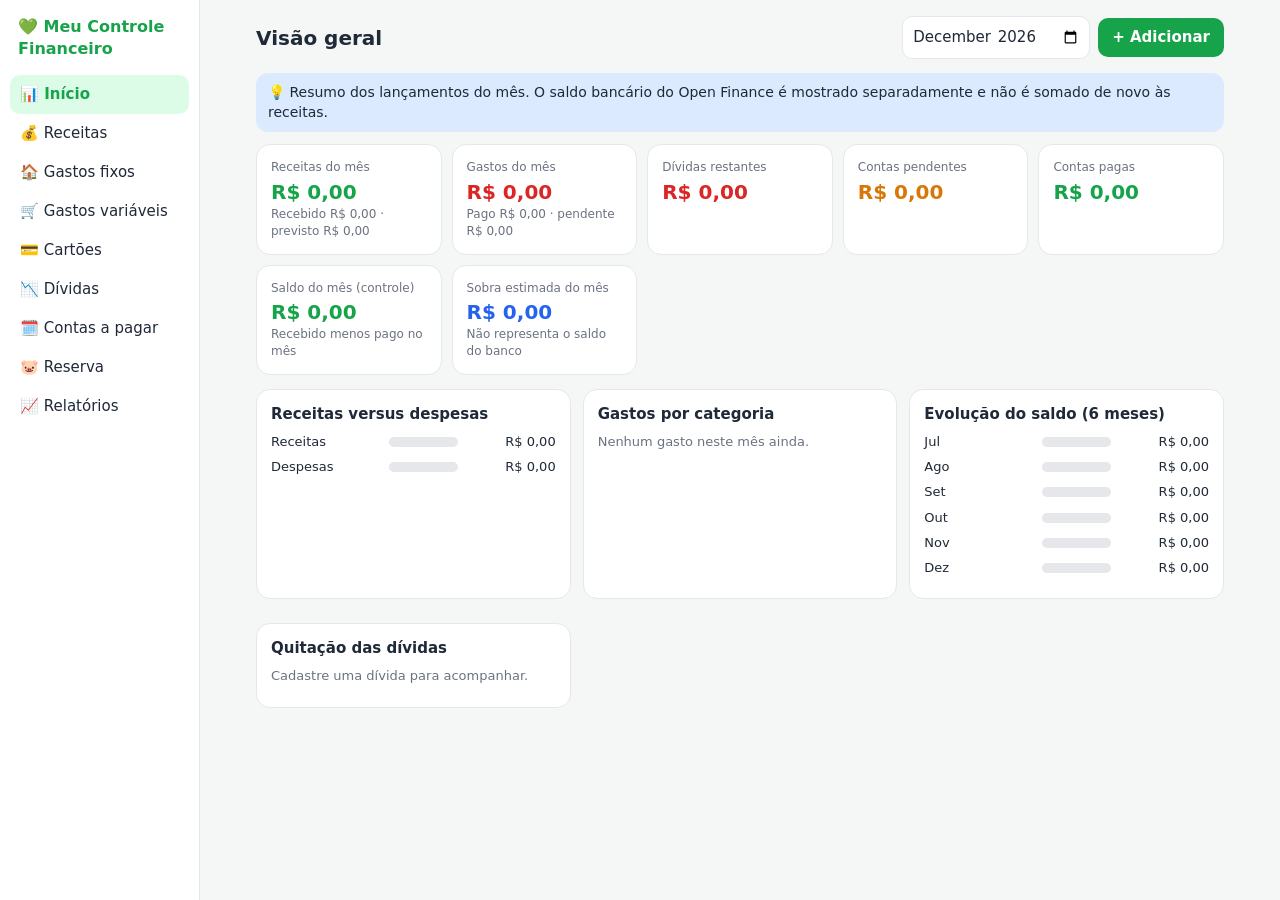
==== index.html @ 46e60656 "Add files via upload Atualização" ====
<!DOCTYPE html>
<html lang="pt-BR"><head><meta charset="utf-8">
<meta name="viewport" content="width=device-width, initial-scale=1, viewport-fit=cover">
<title>Meu Controle Financeiro</title>
<style>
:root{--bg:#f5f7f6;--card:#fff;--tx:#1f2937;--mu:#6b7280;--bd:#e5e7eb;--g:#16a34a;--r:#dc2626;--y:#d97706;--b:#2563eb;--gs:#dcfce7;--rs:#fee2e2;--ys:#fef3c7;--bs:#dbeafe;box-sizing:border-box;padding-top:env(safe-area-inset-top,0px);padding-bottom:env(safe-area-inset-bottom,0px)}
@media(prefers-color-scheme:dark){:root:not([data-theme="light"]){--bg:#111827;--card:#1f2937;--tx:#f3f4f6;--mu:#9ca3af;--bd:#374151;--gs:#14532d;--rs:#7f1d1d;--ys:#78350f;--bs:#1e3a8a;color-scheme:dark}}
:root[data-theme="dark"]{--bg:#111827;--card:#1f2937;--tx:#f3f4f6;--mu:#9ca3af;--bd:#374151;--gs:#14532d;--rs:#7f1d1d;--ys:#78350f;--bs:#1e3a8a;color-scheme:dark}
*{box-sizing:border-box}html{scroll-padding-top:env(safe-area-inset-top,0px)}
body{margin:0;background:var(--bg);color:var(--tx);font:15px/1.4 system-ui,-apple-system,Segoe UI,Roboto,sans-serif;display:flex;min-height:100vh}
aside{width:200px;background:var(--card);border-right:1px solid var(--bd);padding:16px 10px;position:sticky;top:0;height:100vh;flex:none}
aside h1{font-size:16px;color:var(--g);margin:0 8px 14px}
.nb{display:flex;gap:8px;align-items:center;width:100%;border:0;background:none;color:var(--tx);padding:9px 10px;border-radius:10px;cursor:pointer;font:inherit;text-align:left}
.nb.on{background:var(--gs);color:var(--g);font-weight:600}
main{flex:1;min-width:0;padding:16px 16px 90px;max-width:1000px;margin:0 auto}
header{display:flex;gap:8px;flex-wrap:wrap;align-items:center;margin-bottom:14px}
header h2{margin:0;flex:1;font-size:20px}
input,select{font:inherit;padding:9px;border:1px solid var(--bd);border-radius:10px;background:var(--card);color:var(--tx);width:100%}
header input,header select{width:auto}
.btn{background:var(--g);color:#fff;border:0;padding:9px 14px;border-radius:10px;cursor:pointer;font:inherit;font-weight:600}
.btn.s{background:var(--card);color:var(--tx);border:1px solid var(--bd);font-weight:400;padding:6px 10px;font-size:13px}
.btn.d{background:var(--rs);color:var(--r);border:0;padding:6px 10px;font-size:13px;font-weight:400}
.grid{display:grid;grid-template-columns:repeat(auto-fit,minmax(160px,1fr));gap:10px;margin-bottom:14px}
.card{background:var(--card);border:1px solid var(--bd);border-radius:14px;padding:14px;margin-bottom:12px}
.grid .card{margin:0}.k{font-size:12px;color:var(--mu)}.v{font-size:20px;font-weight:700;margin-top:2px}
.g{color:var(--g)}.r{color:var(--r)}.y{color:var(--y)}.b{color:var(--b)}
.tip{background:var(--bs);color:var(--tx);border-radius:12px;padding:10px 12px;margin-bottom:12px;font-size:14px}
.row{display:flex;gap:10px;align-items:center;padding:10px 0;border-bottom:1px solid var(--bd);flex-wrap:wrap}
.row:last-child{border:0}.row .i{flex:1;min-width:140px}.row small{color:var(--mu);display:block}
.tag{font-size:12px;padding:2px 8px;border-radius:99px;background:var(--gs);color:var(--g)}
.tag.p{background:var(--ys);color:var(--y)}.tag.v{background:var(--rs);color:var(--r)}
.bar{height:10px;background:var(--bd);border-radius:99px;overflow:hidden}.bar i{display:block;height:100%;border-radius:99px}
.bl{display:grid;grid-template-columns:110px 1fr 90px;gap:8px;align-items:center;margin:7px 0;font-size:13px}
.bl span:last-child{text-align:right}
.two{display:grid;grid-template-columns:repeat(auto-fit,minmax(300px,1fr));gap:12px}
h3{margin:0 0 8px;font-size:15px}.ex{color:var(--mu);font-size:13px;margin:0 0 8px}
#m{position:fixed;inset:0;background:rgba(0,0,0,.45);display:none;align-items:center;justify-content:center;padding:14px;z-index:30}
#m>div{background:var(--card);border-radius:16px;padding:18px;width:100%;max-width:420px;max-height:90vh;overflow:auto}
label{display:block;font-size:13px;margin:10px 0 3px;font-weight:600}label small{font-weight:400;color:var(--mu)}
nav.bt{display:none;position:fixed;left:0;right:0;bottom:0;background:var(--card);border-top:1px solid var(--bd);overflow-x:auto;padding:4px 4px calc(4px + env(safe-area-inset-bottom,0px));z-index:20}
nav.bt button{flex:none;border:0;background:none;color:var(--mu);font-size:11px;padding:4px 10px;display:flex;flex-direction:column;align-items:center;gap:1px;cursor:pointer}
nav.bt button.on{color:var(--g);font-weight:700}
/* Escolha do modo de cadastro apenas na aba Receitas */
.rec-options{display:flex;gap:9px;flex-wrap:wrap;margin-bottom:12px}
.rec-options .btn{flex:1;min-width:145px;min-height:42px}
.rec-options .selected{box-shadow:inset 0 0 0 2px var(--g);font-weight:700}
.rec-field{margin:8px 0 12px}
.rec-field label{margin:0 0 4px}
.rec-hint{color:var(--mu);font-size:13px;margin:8px 0}
.rec-status{font-size:13px;border-radius:10px;padding:10px;margin:10px 0;background:var(--bs)}
.bank-mini{display:flex;justify-content:space-between;gap:10px;align-items:center;border-bottom:1px solid var(--bd);padding:10px 0;font-size:14px}
.bank-mini:last-of-type{border-bottom:0}
@media(max-width:760px){aside{display:none}nav.bt{display:flex}.bl{grid-template-columns:90px 1fr 80px}}

</style></head><body>
<aside><h1>💚 Meu Controle Financeiro</h1><div id="sn"></div></aside>
<main><header><h2 id="ti"></h2><input type="month" id="ym"><button class="btn" onclick="addAny()">+ Adicionar</button></header><div id="v"></div></main>
<nav class="bt" id="bn"></nav><div id="m"><div id="mb"></div></div>
<script>
const KEY="mcf_v1";
const def=()=>({rec:[],fix:[],var:[],car:[],cmp:[],div:[],res:[]});
let S;try{S=Object.assign(def(),JSON.parse(localStorage.getItem(KEY))||{})}catch(e){S=def()}
if(!Array.isArray(S.pluggyIgnorados))S.pluggyIgnorados=[];
if(!Array.isArray(S.pluggyVinculos))S.pluggyVinculos=[];
if(!Array.isArray(S.pluggySaldos))S.pluggySaldos=[];
const save=()=>{try{localStorage.setItem(KEY,JSON.stringify(S))}catch(e){}};
const now=new Date(),loc=d=>d.getFullYear()+"-"+String(d.getMonth()+1).padStart(2,"0");
let ym=loc(now),tab="dash";const today=loc(now)+"-"+String(now.getDate()).padStart(2,"0");
const $=s=>document.querySelector(s),R=v=>(+v||0).toLocaleString("pt-BR",{style:"currency",currency:"BRL"}),D=d=>d?d.split("-").reverse().join("/"):"",uid=()=>Math.random().toString(36).slice(2,9);
const E=s=>String(s??"").replace(/[&<>"]/g,c=>({"&":"&amp;","<":"&lt;",">":"&gt;",'"':"&quot;"}[c]));
const mi=y=>+y.slice(0,4)*12+ +y.slice(5,7)-1,fm=n=>Math.floor(n/12)+"-"+String(n%12+1).padStart(2,"0");
const MN=["Jan","Fev","Mar","Abr","Mai","Jun","Jul","Ago","Set","Out","Nov","Dez"];
const sum=a=>a.reduce((s,x)=>s+(+x.valor||0),0);
const CR=["Salário","Comissão","Hora extra","Benefício","Renda extra","Outras receitas"],CV=["Mercado","Alimentação","Transporte","Combustível","Farmácia","Lazer","Compras","Delivery","Outros"],CF=["Aluguel","Condomínio","Água","Energia","Internet","Telefone","Assinatura","Mensalidade","Seguro","Outra fixa"];
const NAV=[["dash","📊","Início"],["rec","💰","Receitas"],["fix","🏠","Gastos fixos"],["var","🛒","Gastos variáveis"],["car","💳","Cartões"],["div","📉","Dívidas"],["pag","🗓️","Contas a pagar"],["res","🐷","Reserva"],["rel","📈","Relatórios"]];
const T={rec:"Salários e receitas",fix:"Gastos fixos",var:"Gastos variáveis",car:"Cartões de crédito",div:"Minhas dívidas",pag:"Contas a pagar",res:"Reserva financeira",rel:"Relatórios",dash:"Visão geral"};
const FR=[["unica","Única"],["mensal","Mensal"]];
const F={
rec:{t:"Receita",f:[["desc","Descrição","text","Ex.: Salário da empresa"],["valor","Valor (R$)","number","Informe aqui o valor que você recebe"],["data","Data de recebimento","date"],["cat","Categoria","select",CR],["freq","Recorrência","select",FR],["st","Situação","select",[["0","Previsto"],["1","Recebido"]]]]},
fix:{t:"Gasto fixo",f:[["desc","Descrição","text","Ex.: Aluguel"],["valor","Valor (R$)","number"],["data","Primeiro vencimento","date"],["freq","Frequência","select",[["mensal","Mensal"],["anual","Anual"],["unica","Única"]]],["cat","Tipo","select",CF],["st","Situação","select",[["0","Pendente"],["1","Pago"]]]]},
var:{t:"Gasto variável",f:[["desc","Descrição","text","Ex.: Compras do mês"],["valor","Valor (R$)","number"],["data","Data","date"],["cat","Categoria","select",CV]]},
car:{t:"Cartão",f:[["nome","Nome do cartão","text","Ex.: Nubank"],["banco","Banco ou instituição","text"],["limite","Limite total (R$)","number"],["fech","Dia de fechamento","number","Dia em que a fatura fecha (1 a 28)"],["venc","Dia de vencimento","number","Dia em que você paga a fatura"]]},
cmp:{t:"Compra no cartão",f:[["cid","Cartão","card"],["desc","Descrição","text","Ex.: Geladeira"],["valor","Valor total (R$)","number"],["parc","Nº de parcelas","number","1 se for à vista"],["data","Data da compra","date"]]},
div:{t:"Dívida",f:[["nome","Nome da dívida","text","Ex.: Financiamento do carro"],["inst","Instituição","text"],["orig","Valor original (R$)","number"],["parcela","Valor da parcela (R$)","number"],["total","Total de parcelas","number"],["pagas","Parcelas já pagas","number","Use 0 se ainda não pagou nenhuma"],["juros","Juros ao mês (%)","number","Opcional"],["data","Primeiro vencimento","date"]]},
res:{t:"Reserva",f:[["nome","Nome da reserva","text","Ex.: Reserva de emergência"],["obj","Objetivo","text","Ex.: 6 meses de despesas"],["meta","Valor desejado (R$)","number"],["atual","Valor atual (R$)","number"],["contrib","Contribuição mensal (R$)","number"]]}};
// ---- cálculos
function ap(it,y){if(it.skip&&it.skip[y])return false;const s=it.data.slice(0,7),f=it.freq||"unica";if(f==="mensal")return mi(y)>=mi(s);if(f==="anual")return mi(y)>=mi(s)&&(mi(y)-mi(s))%12==0;return y===s}
const dd=(it,y)=>y+"-"+String(Math.min(+it.data.slice(8,10)||1,28)).padStart(2,"0");
function fat(c){const m={};S.cmp.filter(p=>p.cid===c.id).forEach(p=>{const n=Math.max(1,+p.parc||1),d=+p.data.slice(8,10),cl=mi(p.data.slice(0,7))+(d>c.fech?1:0)+(c.venc<=c.fech?1:0);for(let k=0;k<n;k++)m[cl+k]=(m[cl+k]||0)+p.valor/n});return m}
const rest=d=>Math.max(0,(+d.total-+d.pagas)*+d.parcela);
function bills(y){const o=[];
S.fix.filter(i=>ap(i,y)).forEach(i=>o.push({k:"fix",id:i.id,desc:i.desc,valor:+i.valor,due:dd(i,y),paid:!!(i.pm&&i.pm[y]),cat:"Contas fixas"}));
S.car.forEach(c=>{const v=fat(c)[mi(y)];if(v>0)o.push({k:"fat",id:c.id,desc:"Fatura "+c.nome,valor:v,due:y+"-"+String(c.venc).padStart(2,"0"),paid:!!(c.pm&&c.pm[y]),cat:"Cartões"})});
S.div.forEach(d=>{const p=d.pm&&d.pm[y];if(p||(+d.pagas<+d.total&&mi(y)>=mi(d.data.slice(0,7))))o.push({k:"div",id:d.id,desc:d.nome+" (parcela)",valor:+d.parcela,due:dd(d,y),paid:!!p,cat:"Dívidas"})});return o}
const recs=y=>S.rec.filter(i=>ap(i,y)).map(i=>({...i,paid:!!(i.pm&&i.pm[y])}));
function tot(y){const r=recs(y),b=bills(y),v=S.var.filter(i=>i.data.slice(0,7)===y);
const rr=sum(r.filter(x=>x.paid)),rp=sum(r.filter(x=>!x.paid)),dp=sum(b.filter(x=>x.paid))+sum(v),dn=sum(b.filter(x=>!x.paid));
return{r,b,v,rr,rp,dp,dn,saldo:rr-dp,livre:rr+rp-dp-dn,bp:sum(b.filter(x=>x.paid)),bn:dn}}
function tg(k,id){const y=ym,L={fix:S.fix,fat:S.car,rec:S.rec,div:S.div}[k],it=L.find(x=>x.id===id);it.pm=it.pm||{};const on=!it.pm[y];it.pm[y]=on;if(k==="div")it.pagas=Math.max(0,+it.pagas+(on?1:-1));save();go()}
// ---- UI
const bar=(l,v,max,c,txt)=>`<div class="bl"><span>${E(l)}</span><div class="bar"><i style="width:${max?Math.min(100,Math.max(0,v/max*100)):0}%;background:var(--${c})"></i></div><span>${txt??R(v)}</span></div>`;
const tip=t=>`<div class="tip">💡 ${t}</div>`;
const row=(t,s,amt,act,tag)=>`<div class="row"><div class="i"><b>${t}</b><small>${s}</small></div>${tag||""}<b>${amt}</b>${act||""}</div>`;
const eb=(k,id)=>`<button class="btn s" onclick="edit('${k}','${id}')">Editar</button> <button class="btn d" onclick="del('${k}','${id}')">Excluir</button>`;
const tgl=(k,id,p,a,b)=>`<button class="btn s" onclick="tg('${k}','${id}')">${p?b:a}</button>`;
function nav(){const h=NAV.map(n=>`<button class="nb ${n[0]===tab?"on":""}" onclick="tab='${n[0]}';go()">${n[1]} ${n[2]}</button>`).join("");$("#sn").innerHTML=h;$("#bn").innerHTML=NAV.map(n=>`<button class="${n[0]===tab?"on":""}" onclick="tab='${n[0]}';go()"><span style="font-size:18px">${n[1]}</span>${n[2].split(" ")[0]}</button>`).join("")}
function go(){nav();$("#ti").textContent=T[tab];$("#ym").value=ym;$("#v").innerHTML=V[tab]();window.scrollTo(0,0)}
const V={
dash(){const t=tot(ym),dv=S.div.reduce((s,d)=>s+rest(d),0),cat={};t.v.forEach(x=>cat[x.cat]=(cat[x.cat]||0)+ +x.valor);t.b.forEach(x=>cat[x.cat]=(cat[x.cat]||0)+x.valor);const cs=Object.entries(cat).sort((a,b)=>b[1]-a[1]),mx=cs[0]?cs[0][1]:0,mxx=Math.max(t.rr+t.rp,t.dp+t.dn,1);
const ev=[5,4,3,2,1,0].map(n=>{const y=fm(mi(ym)-n);return[MN[+y.slice(5)-1],tot(y).saldo]}),em=Math.max(...ev.map(e=>Math.abs(e[1])),1);
const K=(a,b,c,d)=>`<div class="card"><div class="k">${a}</div><div class="v ${c}">${b}</div><div class="k">${d||""}</div></div>`;
return tip("Resumo dos lançamentos do mês. O saldo bancário do Open Finance é mostrado separadamente e não é somado de novo às receitas.")+pluggySaldosCard()+`<div class="grid">${K("Receitas do mês",R(t.rr+t.rp),"g","Recebido "+R(t.rr)+" · previsto "+R(t.rp))}${K("Gastos do mês",R(t.dp+t.dn),"r","Pago "+R(t.dp)+" · pendente "+R(t.dn))}${K("Dívidas restantes",R(dv),"r")}${K("Contas pendentes",R(t.bn),"y")}${K("Contas pagas",R(t.bp),"g")}${K("Saldo do mês (controle)",R(t.saldo),t.saldo<0?"r":"g","Recebido menos pago no mês")}${K("Sobra estimada do mês",R(t.livre),t.livre<0?"r":"b","Não representa o saldo do banco")}</div>
<div class="two"><div class="card"><h3>Receitas versus despesas</h3>${bar("Receitas",t.rr+t.rp,mxx,"g")}${bar("Despesas",t.dp+t.dn,mxx,"r")}</div>
<div class="card"><h3>Gastos por categoria</h3>${cs.length?cs.map(c=>bar(c[0],c[1],mx,"b")).join(""):'<p class="ex">Nenhum gasto neste mês ainda.</p>'}</div>
<div class="card"><h3>Evolução do saldo (6 meses)</h3>${ev.map(e=>bar(e[0],Math.abs(e[1]),em,e[1]<0?"r":"g",R(e[1]))).join("")}</div>
<div class="card"><h3>Quitação das dívidas</h3>${S.div.length?S.div.map(d=>bar(d.nome,+d.pagas,+d.total,"g",Math.round(d.pagas/d.total*100||0)+"%")).join(""):'<p class="ex">Cadastre uma dívida para acompanhar.</p>'}</div></div>`},
rec(){const r=recs(ym),modo=window.recModo||"manual";
const escolha=`<div class="card"><h3>Como deseja registrar receitas?</h3><div class="rec-options"><button class="btn ${modo==="manual"?"selected":"s"}" onclick="recModo='manual';go()">✍️ Preenchimento manual</button><button class="btn ${modo==="pluggy"?"selected":"s"}" onclick="recModo='pluggy';go()">🔗 Open Finance · Meu Pluggy</button></div>${modo==="manual"?`<p class="ex">Cadastre salário e outras entradas normalmente.</p><button class="btn" onclick="add('rec')">+ Adicionar receita</button>`:pluggyPanel()}</div>`;
return escolha+`<div class="card"><h3>Receitas de ${ym.slice(5)}/${ym.slice(0,4)}</h3>${r.length?r.map(i=>row(E(i.desc),E(i.cat)+" · "+D(dd(i,ym))+" · "+(i.freq==="mensal"?"mensal":"única")+(i.pluggyRef?" · 🔗 Importado":""),R(i.valor),tgl("rec",i.id,i.paid,"Marcar recebido","Desfazer")+" "+eb("rec",i.id),`<span class="tag ${i.paid?"":"p"}">${i.paid?"Recebido":"Previsto"}</span>`)).join(""):'<p class="ex">Nenhuma receita neste mês.</p>'}</div><div class="grid"><div class="card"><div class="k">Recebido</div><div class="v g">${R(sum(r.filter(x=>x.paid)))}</div></div><div class="card"><div class="k">Previsto</div><div class="v y">${R(sum(r.filter(x=>!x.paid)))}</div></div></div>`},
fix(){const b=S.fix.filter(i=>ap(i,ym));return tip("Cadastre suas contas para saber quanto do seu salário já está comprometido.")+`<div class="card">${b.length?b.map(i=>{const p=!!(i.pm&&i.pm[ym]);return row(E(i.desc),E(i.cat)+" · vence "+D(dd(i,ym))+" · "+i.freq,R(i.valor),tgl("fix",i.id,p,"Marcar paga","Desfazer")+" "+eb("fix",i.id),`<span class="tag ${p?"":"p"}">${p?"Paga":"Pendente"}</span>`)}).join(""):'<p class="ex">Nenhum gasto fixo neste mês.</p>'}</div><div class="card"><div class="k">Total de gastos fixos do mês</div><div class="v r">${R(sum(b))}</div></div>`},
var(){const c=window.fc||"";const l=S.var.filter(i=>i.data.slice(0,7)===ym&&(!c||i.cat===c)).sort((a,b)=>b.data.localeCompare(a.data));return tip("Registre aqui os gastos do dia a dia, como mercado e transporte.")+`<div class="card"><select onchange="fc=this.value;go()"><option value="">Todas as categorias</option>${CV.map(x=>`<option ${x===c?"selected":""}>${x}</option>`).join("")}</select>${l.length?l.map(i=>row(E(i.desc),E(i.cat)+" · "+D(i.data)+(i.pluggyRef?" · 🔗 Importado":""),R(i.valor),eb("var",i.id))).join(""):'<p class="ex">Nenhum gasto encontrado.</p>'}</div><div class="card"><div class="k">Total filtrado</div><div class="v r">${R(sum(l))}</div></div>`},
car(){return tip("Cadastre o cartão e depois suas compras. A fatura é calculada sozinha e pagar a fatura não conta como gasto duplicado.")+(S.car.length?S.car.map(c=>{const f=fat(c),cur=f[mi(ym)]||0,pg=!!(c.pm&&c.pm[ym]),usado=Object.keys(f).filter(m=>!(c.pm&&c.pm[fm(+m)])).reduce((s,m)=>s+f[m],0);return`<div class="card"><b>💳 ${E(c.nome)}</b> <small class="k">${E(c.banco)}</small><div class="grid" style="margin-top:8px"><div><div class="k">Limite</div><b>${R(c.limite)}</b></div><div><div class="k">Disponível</div><b class="${c.limite-usado<0?"r":"g"}">${R(c.limite-usado)}</b></div><div><div class="k">Fatura de ${ym.slice(5)}/${ym.slice(0,4)}</div><b class="r">${R(cur)}</b></div><div><div class="k">Fecha dia ${c.fech} · vence dia ${c.venc}</div></div></div>${cur>0?tgl("fat",c.id,pg,"Registrar pagamento da fatura","Desfazer pagamento")+" ":""}${eb("car",c.id)}${S.cmp.filter(p=>p.cid===c.id).map(p=>{const n=+p.parc||1,r=Object.keys(fat({...c,id:"x"})).length;const cl=mi(p.data.slice(0,7))+(+p.data.slice(8,10)>c.fech?1:0)+(c.venc<=c.fech?1:0),fut=Math.max(0,Math.min(n,cl+n-mi(ym)));return row(E(p.desc),D(p.data)+" · "+n+"x de "+R(p.valor/n)+" · "+fut+" parcela(s) a vencer",R(p.valor),eb("cmp",p.id))}).join("")}</div>`}).join(""):'<div class="card"><p class="ex">Nenhum cartão cadastrado.</p></div>')+(S.car.length?`<button class="btn" onclick="add('cmp')">+ Nova compra no cartão</button>`:"")},
div(){const dv=S.div,or=sum(dv.map(d=>({valor:d.orig}))),rs=dv.reduce((s,d)=>s+rest(d),0),mn=dv.reduce((s,d)=>s+(+d.pagas<+d.total?+d.parcela:0),0);return tip("Cadastre cada dívida. Ao pagar uma parcela, o valor restante e o progresso se atualizam sozinhos.")+`<div class="grid"><div class="card"><div class="k">Total de dívidas</div><div class="v">${R(or)}</div></div><div class="card"><div class="k">Já pago</div><div class="v g">${R(Math.max(0,or-rs))}</div></div><div class="card"><div class="k">Restante</div><div class="v r">${R(rs)}</div></div><div class="card"><div class="k">Parcelas por mês</div><div class="v y">${R(mn)}</div></div></div>`+dv.map(d=>{const p=Math.round(d.pagas/d.total*100)||0;return`<div class="card"><b>${E(d.nome)}</b> <small class="k">${E(d.inst)}${d.juros?" · juros "+d.juros+"% ao mês":""}</small><div class="k">Parcela ${R(d.parcela)} · ${d.pagas}/${d.total} pagas · restam ${R(rest(d))} · vence dia ${+d.data.slice(8,10)}</div>${bar("Progresso",p,100,"g",p+"%")}${eb("div",d.id)}</div>`}).join("")||'<div class="card"><p class="ex">Nenhuma dívida cadastrada. Que bom!</p></div>'},
pag(){const b=bills(ym).sort((a,c)=>a.due.localeCompare(c.due)),G=[["Vencidas","v",x=>!x.paid&&x.due<today],["Vencem hoje","p",x=>!x.paid&&x.due===today],["Próximos vencimentos","",x=>!x.paid&&x.due>today],["Pagas","",x=>x.paid]];return tip("Marque uma conta como paga para atualizar seu saldo.")+G.map(g=>{const l=b.filter(g[2]);return`<div class="card"><h3>${g[0]} (${l.length}) · ${R(sum(l))}</h3>${l.length?l.map(x=>row(E(x.desc),"Vence em "+D(x.due),R(x.valor),tgl(x.k,x.id,x.paid,"Marcar como paga","Desfazer"),`<span class="tag ${x.paid?"":g[1]||"p"}">${x.paid?"Paga":g[0]==="Vencidas"?"Vencida":"A pagar"}</span>`)).join(""):'<p class="ex">Nada aqui.</p>'}</div>`}).join("")},
res(){const t=sum(S.res.map(r=>({valor:r.atual})));return tip("Guarde dinheiro para seus objetivos e acompanhe o quanto já conseguiu.")+`<div class="card"><div class="k">Total guardado</div><div class="v g">${R(t)}</div></div>`+S.res.map(r=>{const p=Math.min(100,Math.round(r.atual/r.meta*100)||0),f=+r.contrib>0?Math.ceil(Math.max(0,r.meta-r.atual)/r.contrib):0;return`<div class="card"><b>${E(r.nome)}</b> <small class="k">${E(r.obj)}</small>${bar(R(r.atual),p,100,"g",p+"%")}<div class="k">Meta ${R(r.meta)} · contribuição ${R(r.contrib)}/mês${f?" · faltam ~"+f+" meses":""}</div><button class="btn s" onclick="dep('${r.id}')">+ Guardar contribuição</button> ${eb("res",r.id)}</div>`}).join("")},
rel(){const y=ym.slice(0,4),ms=[...Array(12)].map((_,i)=>{const k=y+"-"+String(i+1).padStart(2,"0"),t=tot(k);return{k,n:MN[i],r:t.rr,d:t.dp,s:t.saldo}}),mx=Math.max(...ms.map(m=>Math.max(m.r,m.d)),1),t=tot(ym),cat={};t.v.forEach(x=>cat[x.cat]=(cat[x.cat]||0)+ +x.valor);t.b.forEach(x=>cat[x.cat]=(cat[x.cat]||0)+x.valor);const cs=Object.entries(cat).sort((a,b)=>b[1]-a[1]),tr=sum(ms.map(m=>({valor:m.r}))),td=sum(ms.map(m=>({valor:m.d})));
return tip("Aqui você compara seus meses. Barras verdes são o que entrou e vermelhas o que saiu.")+`<div class="grid"><div class="card"><div class="k">Receitas de ${y}</div><div class="v g">${R(tr)}</div></div><div class="card"><div class="k">Despesas de ${y}</div><div class="v r">${R(td)}</div></div><div class="card"><div class="k">Saldo final</div><div class="v ${tr-td<0?"r":"g"}">${R(tr-td)}</div></div></div><div class="two"><div class="card"><h3>Mês a mês em ${y}</h3><p class="ex">Considera só o que foi recebido e pago.</p>${ms.map(m=>bar(m.n+" +",m.r,mx,"g")+bar(m.n+" −",m.d,mx,"r")).join("")}</div><div><div class="card"><h3>Gastos por categoria (${ym.slice(5)}/${y})</h3>${cs.length?cs.map(c=>bar(c[0],c[1],cs[0][1],"b")).join(""):'<p class="ex">Sem gastos no mês.</p>'}</div><div class="card"><h3>Dívidas e reserva</h3>${S.div.map(d=>bar(d.nome,+d.pagas,+d.total,"g",Math.round(d.pagas/d.total*100||0)+"%")).join("")}${S.res.map(r=>bar(r.nome,+r.atual,+r.meta,"b",Math.round(r.atual/r.meta*100||0)+"%")).join("")||""}${!S.div.length&&!S.res.length?'<p class="ex">Nada cadastrado.</p>':""}</div><button class="btn" onclick="exp()">⬇ Exportar tudo (CSV)</button></div></div>`}};
// Open Finance: somente contas BANK, sem somar saldos externos duas vezes.
// Nenhuma credencial secreta é guardada no navegador.
window.recModo='manual';
window.pluggyEndpoint='https://meu-controle-financeiro-api.leandrocmrg001.workers.dev';
window.pluggyMsg='';
window.pluggyPendentes=[];
window.pluggyBusy=false;
const pluggyNorm=s=>String(s||'').normalize('NFD').replace(/[\u0300-\u036f]/g,'').toLowerCase().replace(/[^a-z0-9]+/g,' ').trim();
const pluggyVal=t=>t && typeof t.ref==='string' && /^[\w:-]{1,200}$/.test(t.ref) && /^20\d{2}-\d{2}-\d{2}$/.test(t.data)
  && ['entrada','saida'].includes(t.tipo) && Number.isFinite(t.valor) && t.valor>0 && typeof t.desc==='string' && t.desc.length>0;
function pluggySaldosCard(){
 if(!S.pluggySaldos?.length)return '';
 const validas=S.pluggySaldos.filter(c=>c.moeda==='BRL'&&Number.isFinite(c.saldo));
 const valor=validas.reduce((a,c)=>a+c.saldo,0), atualizado=S.pluggyConsulta||'';
 return `<div class="card"><h3>🏦 Saldo informado pelo banco (Open Finance)</h3><div class="v ${valor<0?'r':'g'}">${R(valor)}</div><small class="ex">Última consulta ao Pluggy: ${E(atualizado?new Date(atualizado).toLocaleString('pt-BR'):'não informada')}. Atualização do banco não é instantânea. Este valor é uma fotografia atual, não o saldo histórico do mês selecionado.</small>${validas.map(c=>`<div class="bank-mini"><span>${E(c.nome)}</span><b class="${c.saldo<0?'r':'g'}">${R(c.saldo)}</b></div>`).join('')}<p class="ex">Não somamos este saldo ao resultado dos lançamentos, evitando contar o mesmo dinheiro duas vezes.</p></div>`;
}
function pluggyPanel(){
 return `<div class="rec-hint">Sincroniza os lançamentos confirmados de suas contas bancárias (não as compras em cartão de crédito). O saldo real do banco é mostrado separadamente, sem substituir os lançamentos do controle.</div>
 <div class="rec-field"><label for="pluggyUrl">Endereço do serviço seguro (Cloudflare)</label><input id="pluggyUrl" type="url" value="${E(window.pluggyEndpoint)}" autocomplete="url"></div>
 <div class="rec-field"><label for="pluggyCode">Código pessoal de acesso</label><input id="pluggyCode" type="password" placeholder="Senha configurada no Cloudflare" autocomplete="off"></div>
 <button class="btn" id="pluggySync" onclick="sincronizarMeuPluggy()" ${window.pluggyBusy?'disabled':''}>🔄 ${window.pluggyBusy?'Sincronizando...':'Sincronizar entradas, saídas e saldo'}</button>
 <button class="btn s" onclick="pluggyBackup()">⬇ Backup dos lançamentos (JSON)</button>
 ${window.pluggyMsg?`<div class="rec-status" role="status">${E(window.pluggyMsg)}</div>`:''}
 ${pluggySaldosCard()}
 ${window.pluggyPendentes.length?`<div class="card"><h3>⚠️ Movimentações para conferir</h3><p class="ex">Transferências próprias, pagamentos de fatura e outros movimentos ambíguos ficam aqui. Não entram nos resultados sem decisão.</p>${window.pluggyPendentes.map(t=>`<div class="row"><div class="i"><b>${E(t.desc)}</b><small>${D(t.data)} · ${E(t.banco)} · ${E(t.motivo||'Conferir classificação')}</small></div><b class="${t.tipo==='saida'?'r':'g'}">${t.tipo==='saida'?'-':'+'}${R(t.valor)}</b><button class="btn s" onclick="pluggyConfirmar('${t.ref}')">Registrar</button><button class="btn s" onclick="pluggyIgnorar('${t.ref}')">Já registrado / ignorar</button></div>`).join('')}</div>`:''}
 <p class="rec-hint">As despesas importadas ficam em Gastos variáveis e podem ser editadas. Itens já conciliados não são recriados. Nenhuma senha bancária é solicitada aqui e o código de acesso não é armazenado.</p>`;
}
function pluggyBackup(){
 const txt=JSON.stringify({geradoEm:new Date().toISOString(),chave:KEY,dados:S},null,2);
 const url=URL.createObjectURL(new Blob([txt],{type:'application/json'}));
 const a=document.createElement('a');a.href=url;a.download='backup-meu-controle-financeiro.json';document.body.append(a);a.click();a.remove();setTimeout(()=>URL.revokeObjectURL(url),10000);
}
function pluggyExistente(ref){
 return S.pluggyIgnorados.includes(ref) || S.pluggyVinculos.includes(ref)
 || S.rec.some(i=>i.pluggyRef===ref) || S.var.some(i=>i.pluggyRef===ref);
}
function pluggyComparar(t,desc,data,valor){
 if(Math.abs(Number(valor)-t.valor)>0.009 || !/^\d{4}-\d{2}-\d{2}$/.test(data||''))return false;
 const dt=new Date(t.data+'T12:00:00'), dr=new Date(data+'T12:00:00');
 if(Math.abs(dt-dr)>3*86400000)return false;
 const a=pluggyNorm(t.desc).replace(/^(?:pix|pagamento|compra)\s+/,'');
 const b=pluggyNorm(desc).replace(/^(?:pix|pagamento|compra)\s+/,'');
 return !!(a.length>=4&&b.length>=4&&(a.includes(b)||b.includes(a)));
}
function pluggyAcumular(t){
 if(t.tipo==='entrada')S.rec.push({id:uid(),desc:t.desc.slice(0,120),valor:t.valor,data:t.data,cat:CR.includes(t.cat)?t.cat:'Outras receitas',freq:'unica',pm:{[t.data.slice(0,7)]:true},pluggyRef:t.ref});
 else S.var.push({id:uid(),desc:t.desc.slice(0,120),valor:t.valor,data:t.data,cat:CV.includes(t.cat)?t.cat:'Outros',pm:{},pluggyRef:t.ref});
}
// Reconciliação conservadora. Só vincula automaticamente quando há UMA correspondência clara.
// Faturas e despesas já cadastradas não são lançadas uma segunda vez.
function pluggyConciliar(t){
 const mes=t.data.slice(0,7);
 if(t.tipo==='entrada'){
   const matches=S.rec.filter(i=>{if(i.pluggyRef)return false;
     if(i.freq==='mensal')return i.data?.slice(0,7)<=mes && i.cat==='Salário' && t.cat==='Salário' && Math.abs(i.valor-t.valor)<.01;
     return pluggyComparar(t,i.desc,i.data,i.valor);
   });
   if(matches.length===1){const i=matches[0];if(i.freq!=='mensal')i.pluggyRef=t.ref;
     i.pm=i.pm||{};i.pm[mes]=true;S.pluggyVinculos.push(t.ref);return 'vinculado';}
   if(matches.length>1)return 'revisar';
   return '';
 }
 const variable=S.var.filter(i=>!i.pluggyRef&&pluggyComparar(t,i.desc,i.data,i.valor));
 if(variable.length===1){variable[0].pluggyRef=t.ref;S.pluggyVinculos.push(t.ref);return 'vinculado';}
 if(variable.length>1)return 'revisar';
 // Buscar só contas fixas semelhantes que já pertencem ao mês.
 const fixed=S.fix.filter(i=>ap(i,mes)&&pluggyComparar(t,i.desc,dd(i,mes),i.valor));
 if(fixed.length===1){fixed[0].pm=fixed[0].pm||{};fixed[0].pm[mes]=true;S.pluggyVinculos.push(t.ref);return 'vinculado';}
 if(fixed.length>1)return 'revisar';
 // Pagamento de fatura: a despesa é a fatura, não uma nova compra.
 if(/(?:fatura|cartao\s+de\s+credito|pagamento\s+cartao)/.test(pluggyNorm(t.desc))){
   const cards=[];
   for(const c of S.car){
     for(const y of [mes,fm(mi(mes)-1)]){
       const v=fat(c)[mi(y)]||0;
       if(v>0&&Math.abs(v-t.valor)<.01&&Math.abs(new Date(dd({data:y+'-'+String(c.venc).padStart(2,'0')},y)+'T12:00:00')-new Date(t.data+'T12:00:00'))<=7*86400000) cards.push({c,y});
     }
   }
   if(cards.length===1){cards[0].c.pm=cards[0].c.pm||{};cards[0].c.pm[cards[0].y]=true;S.pluggyVinculos.push(t.ref);return 'vinculado';}
   return 'revisar';
 }
 return '';
}
function pluggyConfirmar(ref){
 const t=window.pluggyPendentes.find(x=>x.ref===ref);if(!t||pluggyExistente(t.ref))return;
 pluggyAcumular(t);window.pluggyPendentes=window.pluggyPendentes.filter(x=>x.ref!==ref);
 window.pluggyMsg='Movimentação registrada. É possível editá-la normalmente.';save();go();
}
function pluggyIgnorar(ref){
 if(!window.pluggyPendentes.some(x=>x.ref===ref))return;
 if(!S.pluggyIgnorados.includes(ref))S.pluggyIgnorados.push(ref);
 window.pluggyPendentes=window.pluggyPendentes.filter(x=>x.ref!==ref);
 window.pluggyMsg='Movimentação não importada. Não aparecerá novamente nas próximas sincronizações.';save();go();
}
async function sincronizarMeuPluggy(){
 if(window.pluggyBusy)return;
 const url=String($('#pluggyUrl')?.value||'').trim().replace(/\/+$/,'');
 const code=$('#pluggyCode')?.value||'';
 if(!/^https:\/\/[^\s/]+$/i.test(url)||!code){window.pluggyMsg='Informe o endereço HTTPS e o código pessoal de acesso.';window.pluggyEndpoint=url;go();return}
 window.pluggyEndpoint=url;
 window.pluggyBusy=true;const btn=$('#pluggySync');if(btn){btn.disabled=true;btn.textContent='Buscando movimentações...';}
 try{
   const resp=await fetch(url+'/movimentacoes',{method:'POST',headers:{'Content-Type':'application/json','X-Access-Code':code},body:JSON.stringify({mes:ym}),cache:'no-store'});
   const out=await resp.json();if(!resp.ok)throw new Error(out.error||'Falha de comunicação com a Pluggy.');
   if(!Array.isArray(out.movimentacoes)||!Array.isArray(out.contas)||!out.contas.length)throw new Error('Resposta incompleta ou sem contas. Nenhum registro foi alterado.');
   if(out.movimentacoes.some(t=>!pluggyVal(t))||out.contas.some(c=>typeof c.id!=='string'||(c.saldo!=null&&!Number.isFinite(c.saldo))))throw new Error('Movimentações inconsistentes. Nenhum registro foi alterado.');
   const refs=new Set();if(out.movimentacoes.some(t=>{if(refs.has(t.ref))return true;refs.add(t.ref);return false}))throw new Error('Referências bancárias duplicadas.');
   let novas=0,vinculadas=0,conferir=0,existentes=0;
   window.pluggyPendentes=[];
   // O snapshot de contas serve para EXIBIR saldo, não para somar com receitas.
   S.pluggySaldos=out.contas;S.pluggyConsulta=out.consultadoEm||new Date().toISOString();
   for(const t of out.movimentacoes){
     if(pluggyExistente(t.ref)){existentes++;continue;}
     const conc=pluggyConciliar(t);
     if(conc==='vinculado'){vinculadas++;continue;}
     if(t.revisar||conc==='revisar'){window.pluggyPendentes.push(t);conferir++;continue;}
     pluggyAcumular(t);novas++;
   }
   save();window.pluggyMsg=`${novas} lançamento(s) novo(s), ${vinculadas} vinculado(s) a registros existentes, ${existentes} já conhecido(s), ${conferir} para conferir. Saldo bancário atualizado conforme os dados disponíveis na Pluggy.`;
 }catch(err){window.pluggyMsg='Não foi possível sincronizar: '+String(err.message||err);}
 finally{window.pluggyBusy=false;go();}
}
// ---- formulários
function open_(h){$("#mb").innerHTML=h;$("#m").style.display="flex"}
const close_=()=>{$("#m").style.display="none"};
function add(k,it){const c=F[k],o=it||{};if(k==="cmp"&&!S.car.length)return open_("<p>Cadastre um cartão primeiro.</p><button class='btn' onclick='close_()'>OK</button>");
open_(`<h3>${it?"Editar":"Novo"}: ${c.t}</h3>`+c.f.map((f,i)=>{if(f[0]==="st"&&it)return"";let v=o[f[0]]??(f[2]==="date"?today:""),inp;
if(f[2]==="select")inp=`<select id="f${i}">${f[3].map(x=>{const a=Array.isArray(x)?x:[x,x];return`<option value="${E(a[0])}" ${String(v)===a[0]?"selected":""}>${E(a[1])}</option>`}).join("")}</select>`;
else if(f[2]==="card")inp=`<select id="f${i}">${S.car.map(x=>`<option value="${x.id}" ${v===x.id?"selected":""}>${E(x.nome)}</option>`).join("")}</select>`;
else inp=`<input id="f${i}" type="${f[2]}" ${f[2]==="number"?'step="0.01" inputmode="decimal"':""} value="${E(v)}" placeholder="${E(f[3]||"")}">`;
return`<label>${f[1]}</label>${inp}`}).join("")+`<div style="display:flex;gap:8px;margin-top:16px"><button class="btn" onclick="sv('${k}','${it?it.id:""}')">Salvar</button><button class="btn s" onclick="close_()">Cancelar</button></div>`)}
function sv(k,id){const c=F[k],o={};let ok=true;c.f.forEach((f,i)=>{const e=$("#f"+i);if(!e)return;let v=e.value.trim();if(f[2]==="number")v=v===""?0:parseFloat(v.replace(",","."));o[f[0]]=v});
const need=c.f[0][0];if(!o[need]&&o[need]!==0||o[need]==="")return er("Preencha o primeiro campo.");if(o.data===""||"data"in o&&!o.data)return er("Informe a data.");
if(["fech","venc"].some(x=>x in o)){o.fech=Math.min(28,Math.max(1,o.fech||1));o.venc=Math.min(28,Math.max(1,o.venc||1))}
const L=S[k];let it=id&&L.find(x=>x.id===id);if(it)Object.assign(it,o);else{it={id:uid(),...o,pm:{}};if(o.st==="1")it.pm[o.data.slice(0,7)]=true;if(k==="div"&&+it.pagas>0){}delete it.st;if(!it.pm)it.pm={};L.push(it)}delete it.st;save();close_();go()}
const edit=(k,id)=>add(k,S[k].find(x=>x.id===id));
function er(t){let e=$("#er");if(!e){e=document.createElement("p");e.id="er";e.style.color="var(--r)";$("#mb").appendChild(e)}e.textContent=t}
function del(k,id){const it=S[k].find(x=>x.id===id),rc=it&&(it.freq==="mensal"||it.freq==="anual"),B="display:block;width:100%;margin:6px 0;padding:10px";open_(`<h3>Excluir este lançamento?</h3><p class="ex">${E(it.desc||it.nome)}</p>`+(rc?`<button class="btn d" style="${B}" onclick="dl('${k}','${id}',1)">Excluir só deste mês</button>`:"")+`<button class="btn d" style="${B}" onclick="dl('${k}','${id}',0)">${rc?"Excluir em todos os meses":"Sim, excluir"}</button><button class="btn s" style="${B}" onclick="close_()">Cancelar</button>`)}
function dl(k,id,one){if(one){const it=S[k].find(x=>x.id===id);it.skip=it.skip||{};it.skip[ym]=true}else{if(k==="rec"||k==="var"){
 const removida=S[k].find(x=>x.id===id);
 if(removida?.pluggyRef&&!S.pluggyIgnorados.includes(removida.pluggyRef))S.pluggyIgnorados.push(removida.pluggyRef);
}S[k]=S[k].filter(x=>x.id!==id);if(k==="car")S.cmp=S.cmp.filter(x=>x.cid!==id)}save();close_();go()}
function dep(id){const r=S.res.find(x=>x.id===id);r.atual=+r.atual+(+r.contrib||0);save();go()}
function addAny(){if(F[tab]&&tab!=="car")return add(tab);if(tab==="car")return add("car");open_("<h3>O que deseja adicionar?</h3>"+["rec","fix","var","car","cmp","div","res"].map(k=>`<button class="btn s" style="display:block;width:100%;margin:6px 0;padding:10px" onclick="close_();add('${k}')">${F[k].t}</button>`).join(""))}
async function exp(){const rows=[["Tipo","Descrição","Valor","Data","Categoria/Detalhe"]];S.rec.forEach(i=>rows.push(["Receita",i.desc,i.valor,D(i.data),i.cat]));S.fix.forEach(i=>rows.push(["Gasto fixo",i.desc,i.valor,D(i.data),i.cat]));S.var.forEach(i=>rows.push(["Gasto variável",i.desc,i.valor,D(i.data),i.cat]));S.cmp.forEach(i=>rows.push(["Compra no cartão",i.desc,i.valor,D(i.data),i.parc+"x"]));S.div.forEach(i=>rows.push(["Dívida",i.nome,i.parcela,D(i.data),i.pagas+"/"+i.total+" pagas"]));S.res.forEach(i=>rows.push(["Reserva",i.nome,i.atual,"","meta "+i.meta]));
const csv="\ufeff"+rows.map(r=>r.map(c=>'"'+String(c??"").replace(/"/g,'""')+'"').join(";")).join("\n");try{const d=await claude.use("downloads");if(!d)return alert("Download indisponível aqui.");await d.save({filename:"meu-controle-financeiro.csv",data:csv})}catch(e){}}
$("#ym").onchange=e=>{if(e.target.value){ym=e.target.value;go()}};
$("#m").onclick=e=>{if(e.target.id==="m")close_()};
go();
</script></body></html>
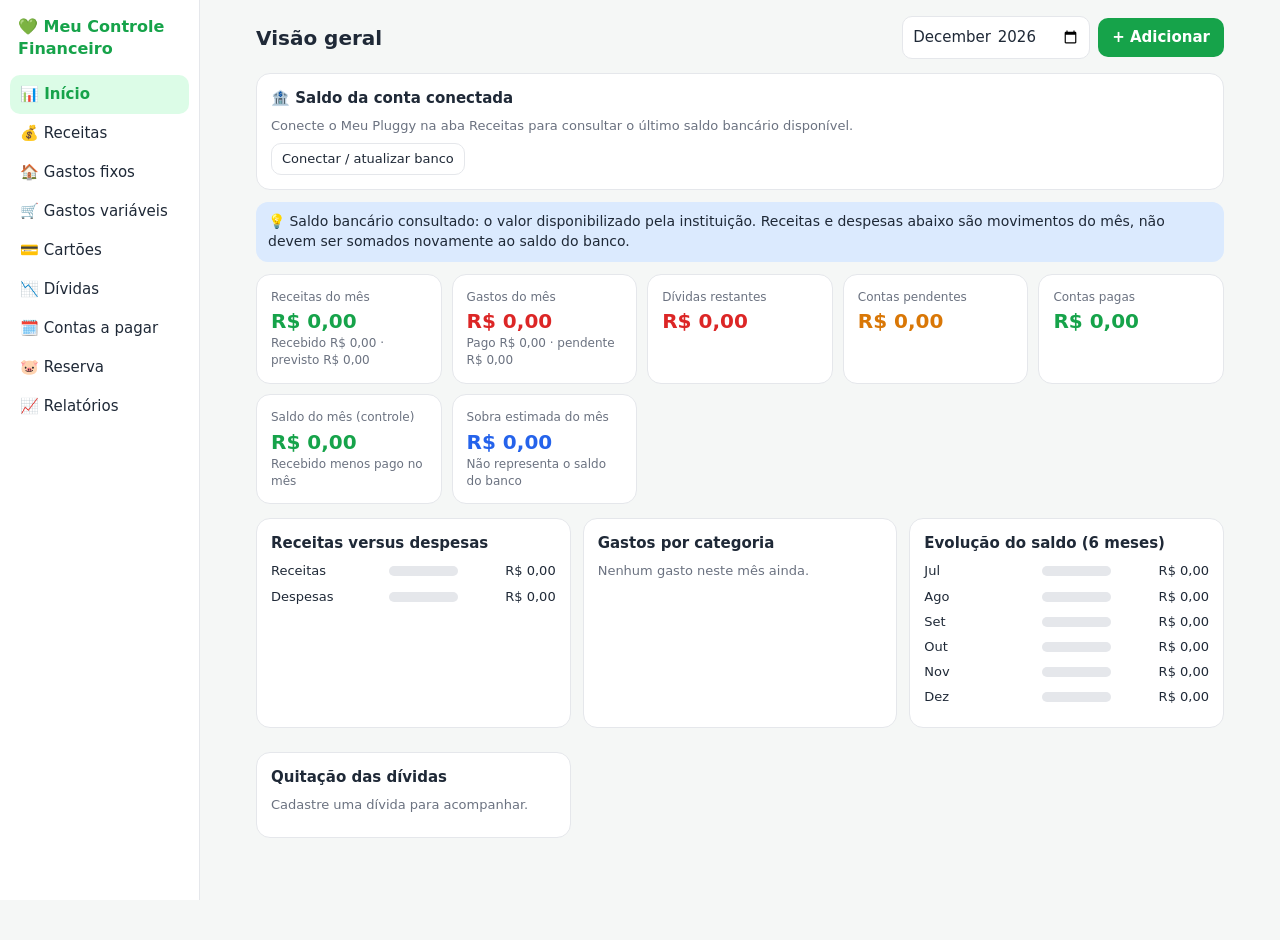
==== commit 7cab1aca: "Add files via upload" ====
--- a/index.html
+++ b/index.html
@@ -63,6 +63,8 @@
 if(!Array.isArray(S.pluggyIgnorados))S.pluggyIgnorados=[];
 if(!Array.isArray(S.pluggyVinculos))S.pluggyVinculos=[];
 if(!Array.isArray(S.pluggySaldos))S.pluggySaldos=[];
+if(!Array.isArray(S.pluggyNeutros))S.pluggyNeutros=[]; // Transações especiais sem impacto duplicado.
+if(!Array.isArray(S.pluggyAvisos))S.pluggyAvisos=[];
 const save=()=>{try{localStorage.setItem(KEY,JSON.stringify(S))}catch(e){}};
 const now=new Date(),loc=d=>d.getFullYear()+"-"+String(d.getMonth()+1).padStart(2,"0");
 let ym=loc(now),tab="dash";const today=loc(now)+"-"+String(now.getDate()).padStart(2,"0");
@@ -96,7 +98,7 @@
 function tot(y){const r=recs(y),b=bills(y),v=S.var.filter(i=>i.data.slice(0,7)===y);
 const rr=sum(r.filter(x=>x.paid)),rp=sum(r.filter(x=>!x.paid)),dp=sum(b.filter(x=>x.paid))+sum(v),dn=sum(b.filter(x=>!x.paid));
 return{r,b,v,rr,rp,dp,dn,saldo:rr-dp,livre:rr+rp-dp-dn,bp:sum(b.filter(x=>x.paid)),bn:dn}}
-function tg(k,id){const y=ym,L={fix:S.fix,fat:S.car,rec:S.rec,div:S.div}[k],it=L.find(x=>x.id===id);it.pm=it.pm||{};const on=!it.pm[y];it.pm[y]=on;if(k==="div")it.pagas=Math.max(0,+it.pagas+(on?1:-1));save();go()}
+function tg(k,id){const y=ym,L={fix:S.fix,fat:S.car,rec:S.rec,div:S.div}[k],it=L.find(x=>x.id===id);if(it.pluggyRef)return;it.pm=it.pm||{};const on=!it.pm[y];it.pm[y]=on;if(k==="div")it.pagas=Math.max(0,+it.pagas+(on?1:-1));save();go()}
 // ---- UI
 const bar=(l,v,max,c,txt)=>`<div class="bl"><span>${E(l)}</span><div class="bar"><i style="width:${max?Math.min(100,Math.max(0,v/max*100)):0}%;background:var(--${c})"></i></div><span>${txt??R(v)}</span></div>`;
 const tip=t=>`<div class="tip">💡 ${t}</div>`;
@@ -109,16 +111,16 @@
 dash(){const t=tot(ym),dv=S.div.reduce((s,d)=>s+rest(d),0),cat={};t.v.forEach(x=>cat[x.cat]=(cat[x.cat]||0)+ +x.valor);t.b.forEach(x=>cat[x.cat]=(cat[x.cat]||0)+x.valor);const cs=Object.entries(cat).sort((a,b)=>b[1]-a[1]),mx=cs[0]?cs[0][1]:0,mxx=Math.max(t.rr+t.rp,t.dp+t.dn,1);
 const ev=[5,4,3,2,1,0].map(n=>{const y=fm(mi(ym)-n);return[MN[+y.slice(5)-1],tot(y).saldo]}),em=Math.max(...ev.map(e=>Math.abs(e[1])),1);
 const K=(a,b,c,d)=>`<div class="card"><div class="k">${a}</div><div class="v ${c}">${b}</div><div class="k">${d||""}</div></div>`;
-return tip("Resumo dos lançamentos do mês. O saldo bancário do Open Finance é mostrado separadamente e não é somado de novo às receitas.")+pluggySaldosCard()+`<div class="grid">${K("Receitas do mês",R(t.rr+t.rp),"g","Recebido "+R(t.rr)+" · previsto "+R(t.rp))}${K("Gastos do mês",R(t.dp+t.dn),"r","Pago "+R(t.dp)+" · pendente "+R(t.dn))}${K("Dívidas restantes",R(dv),"r")}${K("Contas pendentes",R(t.bn),"y")}${K("Contas pagas",R(t.bp),"g")}${K("Saldo do mês (controle)",R(t.saldo),t.saldo<0?"r":"g","Recebido menos pago no mês")}${K("Sobra estimada do mês",R(t.livre),t.livre<0?"r":"b","Não representa o saldo do banco")}</div>
+return pluggySaldosCard()+tip("Saldo bancário consultado: o valor disponibilizado pela instituição. Receitas e despesas abaixo são movimentos do mês, não devem ser somados novamente ao saldo do banco.")+`<div class="grid">${K("Receitas do mês",R(t.rr+t.rp),"g","Recebido "+R(t.rr)+" · previsto "+R(t.rp))}${K("Gastos do mês",R(t.dp+t.dn),"r","Pago "+R(t.dp)+" · pendente "+R(t.dn))}${K("Dívidas restantes",R(dv),"r")}${K("Contas pendentes",R(t.bn),"y")}${K("Contas pagas",R(t.bp),"g")}${K("Saldo do mês (controle)",R(t.saldo),t.saldo<0?"r":"g","Recebido menos pago no mês")}${K("Sobra estimada do mês",R(t.livre),t.livre<0?"r":"b","Não representa o saldo do banco")}</div>
 <div class="two"><div class="card"><h3>Receitas versus despesas</h3>${bar("Receitas",t.rr+t.rp,mxx,"g")}${bar("Despesas",t.dp+t.dn,mxx,"r")}</div>
 <div class="card"><h3>Gastos por categoria</h3>${cs.length?cs.map(c=>bar(c[0],c[1],mx,"b")).join(""):'<p class="ex">Nenhum gasto neste mês ainda.</p>'}</div>
 <div class="card"><h3>Evolução do saldo (6 meses)</h3>${ev.map(e=>bar(e[0],Math.abs(e[1]),em,e[1]<0?"r":"g",R(e[1]))).join("")}</div>
 <div class="card"><h3>Quitação das dívidas</h3>${S.div.length?S.div.map(d=>bar(d.nome,+d.pagas,+d.total,"g",Math.round(d.pagas/d.total*100||0)+"%")).join(""):'<p class="ex">Cadastre uma dívida para acompanhar.</p>'}</div></div>`},
 rec(){const r=recs(ym),modo=window.recModo||"manual";
 const escolha=`<div class="card"><h3>Como deseja registrar receitas?</h3><div class="rec-options"><button class="btn ${modo==="manual"?"selected":"s"}" onclick="recModo='manual';go()">✍️ Preenchimento manual</button><button class="btn ${modo==="pluggy"?"selected":"s"}" onclick="recModo='pluggy';go()">🔗 Open Finance · Meu Pluggy</button></div>${modo==="manual"?`<p class="ex">Cadastre salário e outras entradas normalmente.</p><button class="btn" onclick="add('rec')">+ Adicionar receita</button>`:pluggyPanel()}</div>`;
-return escolha+`<div class="card"><h3>Receitas de ${ym.slice(5)}/${ym.slice(0,4)}</h3>${r.length?r.map(i=>row(E(i.desc),E(i.cat)+" · "+D(dd(i,ym))+" · "+(i.freq==="mensal"?"mensal":"única")+(i.pluggyRef?" · 🔗 Importado":""),R(i.valor),tgl("rec",i.id,i.paid,"Marcar recebido","Desfazer")+" "+eb("rec",i.id),`<span class="tag ${i.paid?"":"p"}">${i.paid?"Recebido":"Previsto"}</span>`)).join(""):'<p class="ex">Nenhuma receita neste mês.</p>'}</div><div class="grid"><div class="card"><div class="k">Recebido</div><div class="v g">${R(sum(r.filter(x=>x.paid)))}</div></div><div class="card"><div class="k">Previsto</div><div class="v y">${R(sum(r.filter(x=>!x.paid)))}</div></div></div>`},
-fix(){const b=S.fix.filter(i=>ap(i,ym));return tip("Cadastre suas contas para saber quanto do seu salário já está comprometido.")+`<div class="card">${b.length?b.map(i=>{const p=!!(i.pm&&i.pm[ym]);return row(E(i.desc),E(i.cat)+" · vence "+D(dd(i,ym))+" · "+i.freq,R(i.valor),tgl("fix",i.id,p,"Marcar paga","Desfazer")+" "+eb("fix",i.id),`<span class="tag ${p?"":"p"}">${p?"Paga":"Pendente"}</span>`)}).join(""):'<p class="ex">Nenhum gasto fixo neste mês.</p>'}</div><div class="card"><div class="k">Total de gastos fixos do mês</div><div class="v r">${R(sum(b))}</div></div>`},
-var(){const c=window.fc||"";const l=S.var.filter(i=>i.data.slice(0,7)===ym&&(!c||i.cat===c)).sort((a,b)=>b.data.localeCompare(a.data));return tip("Registre aqui os gastos do dia a dia, como mercado e transporte.")+`<div class="card"><select onchange="fc=this.value;go()"><option value="">Todas as categorias</option>${CV.map(x=>`<option ${x===c?"selected":""}>${x}</option>`).join("")}</select>${l.length?l.map(i=>row(E(i.desc),E(i.cat)+" · "+D(i.data)+(i.pluggyRef?" · 🔗 Importado":""),R(i.valor),eb("var",i.id))).join(""):'<p class="ex">Nenhum gasto encontrado.</p>'}</div><div class="card"><div class="k">Total filtrado</div><div class="v r">${R(sum(l))}</div></div>`},
+return escolha+`<div class="card"><h3>Receitas de ${ym.slice(5)}/${ym.slice(0,4)}</h3>${r.length?r.map(i=>row(E(i.desc),E(i.cat)+" · "+D(dd(i,ym))+" · "+(i.freq==="mensal"?"mensal":"única")+(i.pluggyRef?" · 🔗 Importado":""),R(i.valor),(i.pluggyRef?'':tgl("rec",i.id,i.paid,"Marcar recebido","Desfazer")+" ")+eb("rec",i.id),(i.pluggyRef?'':`<span class="tag ${i.paid?"":"p"}">${i.paid?"Recebido":"Previsto"}</span>`))).join(""):'<p class="ex">Nenhuma receita neste mês.</p>'}</div><div class="grid"><div class="card"><div class="k">Recebido</div><div class="v g">${R(sum(r.filter(x=>x.paid)))}</div></div><div class="card"><div class="k">Previsto</div><div class="v y">${R(sum(r.filter(x=>!x.paid)))}</div></div></div>`},
+fix(){const b=S.fix.filter(i=>ap(i,ym));return tip("Cadastre suas contas para saber quanto do seu salário já está comprometido.")+`<div class="card">${b.length?b.map(i=>{const p=!!(i.pm&&i.pm[ym]);return row(E(i.desc),E(i.cat)+" · "+(i.pluggyRef?"Pagamento no banco ":"vence ")+D(dd(i,ym))+" · "+i.freq+(i.pluggyRef?" · 🔗 Importado":""),R(i.valor),(i.pluggyRef?'':tgl("fix",i.id,p,"Marcar paga","Desfazer")+" ")+eb("fix",i.id)+(i.pluggyRef?` <button class="btn s" onclick="pluggyAlterarTipo('fix','${i.id}')">Mover para variáveis</button>`:''),(i.pluggyRef?'':`<span class="tag ${p?"":"p"}">${p?"Paga":"Pendente"}</span>`))}).join(""):'<p class="ex">Nenhum gasto fixo neste mês.</p>'}</div><div class="card"><div class="k">Total de gastos fixos do mês</div><div class="v r">${R(sum(b))}</div></div>`},
+var(){const c=window.fc||"";const l=S.var.filter(i=>i.data.slice(0,7)===ym&&(!c||i.cat===c)).sort((a,b)=>b.data.localeCompare(a.data));return tip("Registre aqui os gastos do dia a dia, como mercado e transporte.")+`<div class="card"><select onchange="fc=this.value;go()"><option value="">Todas as categorias</option>${CV.map(x=>`<option ${x===c?"selected":""}>${x}</option>`).join("")}</select>${l.length?l.map(i=>row(E(i.desc),E(i.cat)+" · "+D(i.data)+(i.pluggyRef?" · 🔗 Importado":""),R(i.valor),eb("var",i.id)+(i.pluggyRef?` <button class="btn s" onclick="pluggyAlterarTipo('var','${i.id}')">Mover para fixos</button>`:''))).join(""):'<p class="ex">Nenhum gasto encontrado.</p>'}</div><div class="card"><div class="k">Total filtrado</div><div class="v r">${R(sum(l))}</div></div>`},
 car(){return tip("Cadastre o cartão e depois suas compras. A fatura é calculada sozinha e pagar a fatura não conta como gasto duplicado.")+(S.car.length?S.car.map(c=>{const f=fat(c),cur=f[mi(ym)]||0,pg=!!(c.pm&&c.pm[ym]),usado=Object.keys(f).filter(m=>!(c.pm&&c.pm[fm(+m)])).reduce((s,m)=>s+f[m],0);return`<div class="card"><b>💳 ${E(c.nome)}</b> <small class="k">${E(c.banco)}</small><div class="grid" style="margin-top:8px"><div><div class="k">Limite</div><b>${R(c.limite)}</b></div><div><div class="k">Disponível</div><b class="${c.limite-usado<0?"r":"g"}">${R(c.limite-usado)}</b></div><div><div class="k">Fatura de ${ym.slice(5)}/${ym.slice(0,4)}</div><b class="r">${R(cur)}</b></div><div><div class="k">Fecha dia ${c.fech} · vence dia ${c.venc}</div></div></div>${cur>0?tgl("fat",c.id,pg,"Registrar pagamento da fatura","Desfazer pagamento")+" ":""}${eb("car",c.id)}${S.cmp.filter(p=>p.cid===c.id).map(p=>{const n=+p.parc||1,r=Object.keys(fat({...c,id:"x"})).length;const cl=mi(p.data.slice(0,7))+(+p.data.slice(8,10)>c.fech?1:0)+(c.venc<=c.fech?1:0),fut=Math.max(0,Math.min(n,cl+n-mi(ym)));return row(E(p.desc),D(p.data)+" · "+n+"x de "+R(p.valor/n)+" · "+fut+" parcela(s) a vencer",R(p.valor),eb("cmp",p.id))}).join("")}</div>`}).join(""):'<div class="card"><p class="ex">Nenhum cartão cadastrado.</p></div>')+(S.car.length?`<button class="btn" onclick="add('cmp')">+ Nova compra no cartão</button>`:"")},
 div(){const dv=S.div,or=sum(dv.map(d=>({valor:d.orig}))),rs=dv.reduce((s,d)=>s+rest(d),0),mn=dv.reduce((s,d)=>s+(+d.pagas<+d.total?+d.parcela:0),0);return tip("Cadastre cada dívida. Ao pagar uma parcela, o valor restante e o progresso se atualizam sozinhos.")+`<div class="grid"><div class="card"><div class="k">Total de dívidas</div><div class="v">${R(or)}</div></div><div class="card"><div class="k">Já pago</div><div class="v g">${R(Math.max(0,or-rs))}</div></div><div class="card"><div class="k">Restante</div><div class="v r">${R(rs)}</div></div><div class="card"><div class="k">Parcelas por mês</div><div class="v y">${R(mn)}</div></div></div>`+dv.map(d=>{const p=Math.round(d.pagas/d.total*100)||0;return`<div class="card"><b>${E(d.nome)}</b> <small class="k">${E(d.inst)}${d.juros?" · juros "+d.juros+"% ao mês":""}</small><div class="k">Parcela ${R(d.parcela)} · ${d.pagas}/${d.total} pagas · restam ${R(rest(d))} · vence dia ${+d.data.slice(8,10)}</div>${bar("Progresso",p,100,"g",p+"%")}${eb("div",d.id)}</div>`}).join("")||'<div class="card"><p class="ex">Nenhuma dívida cadastrada. Que bom!</p></div>'},
 pag(){const b=bills(ym).sort((a,c)=>a.due.localeCompare(c.due)),G=[["Vencidas","v",x=>!x.paid&&x.due<today],["Vencem hoje","p",x=>!x.paid&&x.due===today],["Próximos vencimentos","",x=>!x.paid&&x.due>today],["Pagas","",x=>x.paid]];return tip("Marque uma conta como paga para atualizar seu saldo.")+G.map(g=>{const l=b.filter(g[2]);return`<div class="card"><h3>${g[0]} (${l.length}) · ${R(sum(l))}</h3>${l.length?l.map(x=>row(E(x.desc),"Vence em "+D(x.due),R(x.valor),tgl(x.k,x.id,x.paid,"Marcar como paga","Desfazer"),`<span class="tag ${x.paid?"":g[1]||"p"}">${x.paid?"Paga":g[0]==="Vencidas"?"Vencida":"A pagar"}</span>`)).join(""):'<p class="ex">Nada aqui.</p>'}</div>`}).join("")},
@@ -132,25 +134,35 @@
 window.pluggyMsg='';
 window.pluggyPendentes=[];
 window.pluggyBusy=false;
+window.pluggySessionCode="";
+window.pluggyUltimaConsulta=0;
 const pluggyNorm=s=>String(s||'').normalize('NFD').replace(/[\u0300-\u036f]/g,'').toLowerCase().replace(/[^a-z0-9]+/g,' ').trim();
 const pluggyVal=t=>t && typeof t.ref==='string' && /^[\w:-]{1,200}$/.test(t.ref) && /^20\d{2}-\d{2}-\d{2}$/.test(t.data)
   && ['entrada','saida'].includes(t.tipo) && Number.isFinite(t.valor) && t.valor>0 && typeof t.desc==='string' && t.desc.length>0;
 function pluggySaldosCard(){
- if(!S.pluggySaldos?.length)return '';
+ if(!S.pluggySaldos?.length)return `<div class="card"><h3>🏦 Saldo da conta conectada</h3><p class="ex">Conecte o Meu Pluggy na aba Receitas para consultar o último saldo bancário disponível.</p><button class="btn s" onclick="tab='rec';recModo='pluggy';go()">Conectar / atualizar banco</button></div>`;
  const validas=S.pluggySaldos.filter(c=>c.moeda==='BRL'&&Number.isFinite(c.saldo));
- const valor=validas.reduce((a,c)=>a+c.saldo,0), atualizado=S.pluggyConsulta||'';
- return `<div class="card"><h3>🏦 Saldo informado pelo banco (Open Finance)</h3><div class="v ${valor<0?'r':'g'}">${R(valor)}</div><small class="ex">Última consulta ao Pluggy: ${E(atualizado?new Date(atualizado).toLocaleString('pt-BR'):'não informada')}. Atualização do banco não é instantânea. Este valor é uma fotografia atual, não o saldo histórico do mês selecionado.</small>${validas.map(c=>`<div class="bank-mini"><span>${E(c.nome)}</span><b class="${c.saldo<0?'r':'g'}">${R(c.saldo)}</b></div>`).join('')}<p class="ex">Não somamos este saldo ao resultado dos lançamentos, evitando contar o mesmo dinheiro duas vezes.</p></div>`;
+ if(!validas.length)return '<div class="card"><h3>🏦 Saldo bancário</h3><p class="ex">O banco não forneceu um saldo válido nesta consulta.</p></div>';
+ const valor=validas.reduce((a,c)=>a+c.saldo,0);
+ const horario=S.pluggyAtualizadoEm||'';
+ const consulta=S.pluggyConsulta||'';
+ const formatar=x=>x&&!Number.isNaN(new Date(x).getTime())?new Date(x).toLocaleString('pt-BR'):'não informada';
+ return `<div class="card"><div class="bank-top"><h3>🏦 Saldo atual informado pelo banco</h3><button class="btn s" onclick="pluggyAtualizarAgora()" ${window.pluggyBusy?'disabled':''}>↻ Consultar novamente</button></div><div class="v ${valor<0?'r':'g'}" style="font-size:28px">${R(valor)}</div><div class="ex">Última atualização na Pluggy: ${E(formatar(horario))} · Consultado pelo site: ${E(formatar(consulta))}</div>${validas.map(c=>`<div class="bank-mini"><span>${E(c.nome)}</span><b class="${c.saldo<0?'r':'g'}">${R(c.saldo)}</b></div>`).join('')}<p class="ex">Saldos informados pela instituição. Podem ter atraso de até 24 horas. Não representam saldo histórico do mês ${E(ym)}.</p></div>`;
 }
 function pluggyPanel(){
- return `<div class="rec-hint">Sincroniza os lançamentos confirmados de suas contas bancárias (não as compras em cartão de crédito). O saldo real do banco é mostrado separadamente, sem substituir os lançamentos do controle.</div>
+ return `<div class="rec-hint">Receitas e gastos confirmados são enviados automaticamente para as abas corretas. Compras no crédito não são importadas como débitos bancários. Categorias podem ser corrigidas depois.</div>
  <div class="rec-field"><label for="pluggyUrl">Endereço do serviço seguro (Cloudflare)</label><input id="pluggyUrl" type="url" value="${E(window.pluggyEndpoint)}" autocomplete="url"></div>
- <div class="rec-field"><label for="pluggyCode">Código pessoal de acesso</label><input id="pluggyCode" type="password" placeholder="Senha configurada no Cloudflare" autocomplete="off"></div>
- <button class="btn" id="pluggySync" onclick="sincronizarMeuPluggy()" ${window.pluggyBusy?'disabled':''}>🔄 ${window.pluggyBusy?'Sincronizando...':'Sincronizar entradas, saídas e saldo'}</button>
- <button class="btn s" onclick="pluggyBackup()">⬇ Backup dos lançamentos (JSON)</button>
+ <div class="rec-field"><label for="pluggyCode">Código pessoal de acesso</label><input id="pluggyCode" type="password" placeholder="${window.pluggySessionCode?'Conectado nesta sessão — código guardado apenas na memória':'Senha configurada no Cloudflare'}" autocomplete="off"></div>
+ <button class="btn" id="pluggySync" onclick="sincronizarMeuPluggy()" ${window.pluggyBusy?'disabled':''}>↻ ${window.pluggyBusy?'Sincronizando...':'Sincronizar receitas, gastos e saldo'}</button>
+ <button class="btn s" onclick="pluggyBackup()">⬇ Fazer backup JSON</button>
  ${window.pluggyMsg?`<div class="rec-status" role="status">${E(window.pluggyMsg)}</div>`:''}
  ${pluggySaldosCard()}
- ${window.pluggyPendentes.length?`<div class="card"><h3>⚠️ Movimentações para conferir</h3><p class="ex">Transferências próprias, pagamentos de fatura e outros movimentos ambíguos ficam aqui. Não entram nos resultados sem decisão.</p>${window.pluggyPendentes.map(t=>`<div class="row"><div class="i"><b>${E(t.desc)}</b><small>${D(t.data)} · ${E(t.banco)} · ${E(t.motivo||'Conferir classificação')}</small></div><b class="${t.tipo==='saida'?'r':'g'}">${t.tipo==='saida'?'-':'+'}${R(t.valor)}</b><button class="btn s" onclick="pluggyConfirmar('${t.ref}')">Registrar</button><button class="btn s" onclick="pluggyIgnorar('${t.ref}')">Já registrado / ignorar</button></div>`).join('')}</div>`:''}
- <p class="rec-hint">As despesas importadas ficam em Gastos variáveis e podem ser editadas. Itens já conciliados não são recriados. Nenhuma senha bancária é solicitada aqui e o código de acesso não é armazenado.</p>`;
+ ${S.pluggyAvisos.length?`<div class="card"><h3>ℹ️ Movimentações especiais para conferir</h3><p class="ex">Esses itens não são somados novamente como renda ou despesa por serem possíveis transferências, aplicações ou pagamentos de fatura. Caso seja um gasto real, você pode reclassificá-lo.</p>${S.pluggyAvisos.slice(-20).reverse().map(t=>`<div class="row"><div class="i"><b>${E(t.desc)}</b><small>${E(t.data)} · ${E(t.motivo||'Verificar natureza do movimento')}</small></div><b>${R(t.valor)}</b><button class="btn s" onclick="pluggyReclassificarEspecial('${E(t.ref)}')">Corrigir tipo</button></div>`).join('')}</div>`:''}
+ <p class="rec-hint">A sincronização lê os dados já disponíveis na Pluggy; não força o banco a atualizar na hora. O código de acesso permanece apenas na memória até fechar esta página.</p>`;
+}
+function pluggyAtualizarAgora(){
+ if(!window.pluggySessionCode){tab='rec';recModo='pluggy';window.pluggyMsg='Digite seu código pessoal de acesso para consultar o banco.';go();return;}
+ sincronizarMeuPluggy();
 }
 function pluggyBackup(){
  const txt=JSON.stringify({geradoEm:new Date().toISOString(),chave:KEY,dados:S},null,2);
@@ -159,7 +171,8 @@
 }
 function pluggyExistente(ref){
  return S.pluggyIgnorados.includes(ref) || S.pluggyVinculos.includes(ref)
- || S.rec.some(i=>i.pluggyRef===ref) || S.var.some(i=>i.pluggyRef===ref);
+ || S.rec.some(i=>i.pluggyRef===ref) || S.var.some(i=>i.pluggyRef===ref)
+ || S.fix.some(i=>i.pluggyRef===ref) || S.pluggyNeutros.some(i=>i.ref===ref);
 }
 function pluggyComparar(t,desc,data,valor){
  if(Math.abs(Number(valor)-t.valor)>0.009 || !/^\d{4}-\d{2}-\d{2}$/.test(data||''))return false;
@@ -169,9 +182,74 @@
  const b=pluggyNorm(desc).replace(/^(?:pix|pagamento|compra)\s+/,'');
  return !!(a.length>=4&&b.length>=4&&(a.includes(b)||b.includes(a)));
 }
+// Classificação por evidências da descrição. Uma única conta paga NÃO comprova recorrência.
+// Por isso, contas fixas bancárias entram como pagamentos únicos; novos meses são importados separadamente.
+const PLUGGY_REGRAS_FIXAS=[
+ [/\b(aluguel|locacao|condominio|prestacao imovel)\b/,"Aluguel"],
+ [/\b(sabesp|conta de agua|saneamento|sanesul|copasa)\b/,"Água"],
+ [/\b(enel|cpfl|energisa|equatorial|cemig|conta de luz|energia eletrica)\b/,"Energia"],
+ [/\b(vivo fibra|claro net|tim internet|internet fibra|banda larga)\b/,"Internet"],
+ [/\b(telefone fixo|conta telefone|plano celular|telefonia)\b/,"Telefone"],
+ [/\b(netflix|spotify|disney|hbo|amazon prime|assinatura|mensalidade streaming)\b/,"Assinatura"],
+ [/\b(escola|faculdade|curso mensal|mensalidade)\b/,"Mensalidade"],
+ [/\b(seguro auto|seguro vida|seguradora)\b/,"Seguro"]
+];
+function pluggyClassificarFixo(t){
+ const n=pluggyNorm(t.desc);
+ for(const [regex,cat] of PLUGGY_REGRAS_FIXAS)if(regex.test(n))return cat;
+ return null;
+}
 function pluggyAcumular(t){
- if(t.tipo==='entrada')S.rec.push({id:uid(),desc:t.desc.slice(0,120),valor:t.valor,data:t.data,cat:CR.includes(t.cat)?t.cat:'Outras receitas',freq:'unica',pm:{[t.data.slice(0,7)]:true},pluggyRef:t.ref});
- else S.var.push({id:uid(),desc:t.desc.slice(0,120),valor:t.valor,data:t.data,cat:CV.includes(t.cat)?t.cat:'Outros',pm:{},pluggyRef:t.ref});
+ const mes=t.data.slice(0,7);
+ if(t.tipo==='entrada'){
+   S.rec.push({id:uid(),desc:t.desc.slice(0,120),valor:t.valor,data:t.data,cat:CR.includes(t.cat)?t.cat:'Outras receitas',freq:'unica',pm:{[mes]:true},pluggyRef:t.ref});
+ }else{
+   const fixa=pluggyClassificarFixo(t);
+   if(fixa){
+     S.fix.push({id:uid(),desc:t.desc.slice(0,120),valor:t.valor,data:t.data,cat:fixa,freq:'unica',pm:{[mes]:true},pluggyRef:t.ref});
+   }else{
+     S.var.push({id:uid(),desc:t.desc.slice(0,120),valor:t.valor,data:t.data,cat:CV.includes(t.cat)?t.cat:'Outros',pm:{},pluggyRef:t.ref});
+   }
+ }
+}
+// Migração prudente: move somente importações antigas classificadas genericamente como "Outros".
+// Lançamentos editados com categoria específica ficam como estão.
+function pluggyMigrarAntigos(){
+ if(S.pluggyClassificacaoMigrada)return 0;
+ let total=0;
+ for(const it of [...S.var]){
+   if(!it.pluggyRef||it.cat!=='Outros')continue;
+   const cat=pluggyClassificarFixo(it);
+   if(!cat)continue;
+   S.var=S.var.filter(x=>x.id!==it.id);
+   S.fix.push({id:it.id,desc:it.desc,valor:it.valor,data:it.data,cat,freq:'unica',pm:{[it.data.slice(0,7)]:true},pluggyRef:it.pluggyRef});
+   total++;
+ }
+ S.pluggyClassificacaoMigrada=true;
+ return total;
+}
+function pluggyAlterarTipo(k,id){
+ const origem=S[k],i=origem?.find(x=>x.id===id);
+ if(!i||!i.pluggyRef)return;
+ if(k==='fix'){
+   S.fix=S.fix.filter(x=>x.id!==id);
+   S.var.push({id:i.id,desc:i.desc,valor:i.valor,data:i.data,cat:CV.includes(i.cat)?i.cat:'Outros',pluggyRef:i.pluggyRef,pm:{}});
+ }else{
+   S.var=S.var.filter(x=>x.id!==id);
+   const mes=i.data.slice(0,7);
+   S.fix.push({id:i.id,desc:i.desc,valor:i.valor,data:i.data,cat:CF.includes(i.cat)?i.cat:'Outra fixa',freq:'unica',pluggyRef:i.pluggyRef,pm:{[mes]:true}});
+ }
+ save();go();
+}
+function pluggyReclassificarEspecial(ref){
+ const t=S.pluggyAvisos.find(x=>x.ref===ref);if(!t)return;
+ open_(`<h3>Como classificar esta movimentação?</h3><p class="ex">${E(t.desc)} · ${E(t.data)} · ${R(t.valor)}</p><p class="ex">Escolha apenas se tiver certeza de que é um recebimento ou pagamento real. O saldo do banco não será modificado.</p><button class="btn" onclick="pluggyAplicarEspecial('${E(ref)}')">Tratar como ${t.tipo==='entrada'?'receita':'despesa'}</button> <button class="btn s" onclick="close_()">Cancelar</button>`);
+}
+function pluggyAplicarEspecial(ref){
+ const t=S.pluggyAvisos.find(x=>x.ref===ref);if(!t)return;
+ S.pluggyAvisos=S.pluggyAvisos.filter(x=>x.ref!==ref);
+ S.pluggyNeutros=S.pluggyNeutros.filter(x=>x.ref!==ref);
+ pluggyAcumular(t);save();close_();go();
 }
 // Reconciliação conservadora. Só vincula automaticamente quando há UMA correspondência clara.
 // Faturas e despesas já cadastradas não são lançadas uma segunda vez.
@@ -208,23 +286,13 @@
  }
  return '';
 }
-function pluggyConfirmar(ref){
- const t=window.pluggyPendentes.find(x=>x.ref===ref);if(!t||pluggyExistente(t.ref))return;
- pluggyAcumular(t);window.pluggyPendentes=window.pluggyPendentes.filter(x=>x.ref!==ref);
- window.pluggyMsg='Movimentação registrada. É possível editá-la normalmente.';save();go();
-}
-function pluggyIgnorar(ref){
- if(!window.pluggyPendentes.some(x=>x.ref===ref))return;
- if(!S.pluggyIgnorados.includes(ref))S.pluggyIgnorados.push(ref);
- window.pluggyPendentes=window.pluggyPendentes.filter(x=>x.ref!==ref);
- window.pluggyMsg='Movimentação não importada. Não aparecerá novamente nas próximas sincronizações.';save();go();
-}
 async function sincronizarMeuPluggy(){
  if(window.pluggyBusy)return;
- const url=String($('#pluggyUrl')?.value||'').trim().replace(/\/+$/,'');
- const code=$('#pluggyCode')?.value||'';
- if(!/^https:\/\/[^\s/]+$/i.test(url)||!code){window.pluggyMsg='Informe o endereço HTTPS e o código pessoal de acesso.';window.pluggyEndpoint=url;go();return}
+ const url=String($('#pluggyUrl')?.value||window.pluggyEndpoint||'').trim().replace(/\/+$/,'');
+ const code=$('#pluggyCode')?.value||window.pluggySessionCode||'';
+ if(!/^https:\/\/[a-z0-9-]+\.leandrocmrg001\.workers\.dev$/i.test(url)||!code){window.pluggyMsg='Informe o endereço HTTPS e o código pessoal de acesso.';window.pluggyEndpoint=url;go();return}
  window.pluggyEndpoint=url;
+ window.pluggySessionCode=code;
  window.pluggyBusy=true;const btn=$('#pluggySync');if(btn){btn.disabled=true;btn.textContent='Buscando movimentações...';}
  try{
    const resp=await fetch(url+'/movimentacoes',{method:'POST',headers:{'Content-Type':'application/json','X-Access-Code':code},body:JSON.stringify({mes:ym}),cache:'no-store'});
@@ -232,20 +300,28 @@
    if(!Array.isArray(out.movimentacoes)||!Array.isArray(out.contas)||!out.contas.length)throw new Error('Resposta incompleta ou sem contas. Nenhum registro foi alterado.');
    if(out.movimentacoes.some(t=>!pluggyVal(t))||out.contas.some(c=>typeof c.id!=='string'||(c.saldo!=null&&!Number.isFinite(c.saldo))))throw new Error('Movimentações inconsistentes. Nenhum registro foi alterado.');
    const refs=new Set();if(out.movimentacoes.some(t=>{if(refs.has(t.ref))return true;refs.add(t.ref);return false}))throw new Error('Referências bancárias duplicadas.');
-   let novas=0,vinculadas=0,conferir=0,existentes=0;
-   window.pluggyPendentes=[];
+   let novas=0,vinculadas=0,especiais=0,existentes=0;
    // O snapshot de contas serve para EXIBIR saldo, não para somar com receitas.
    S.pluggySaldos=out.contas;S.pluggyConsulta=out.consultadoEm||new Date().toISOString();
+   S.pluggyAtualizadoEm=out.ultimaAtualizacaoBanco||S.pluggyAtualizadoEm||null;
    for(const t of out.movimentacoes){
      if(pluggyExistente(t.ref)){existentes++;continue;}
      const conc=pluggyConciliar(t);
      if(conc==='vinculado'){vinculadas++;continue;}
-     if(t.revisar||conc==='revisar'){window.pluggyPendentes.push(t);conferir++;continue;}
+     // Movimentações com natureza reconhecidamente não-operacional não geram renda/despesa.
+     // Faturas não conciliadas também ficam isoladas para evitar dupla contagem.
+     if(['transferencia_propria','aplicacao','fatura'].includes(t.natureza)||conc==='revisar'){
+       S.pluggyNeutros.push({ref:t.ref});
+       S.pluggyAvisos.push(t);especiais++;continue;
+     }
+     // PIX de terceiros e compras convencionais são importados automaticamente.
      pluggyAcumular(t);novas++;
    }
-   save();window.pluggyMsg=`${novas} lançamento(s) novo(s), ${vinculadas} vinculado(s) a registros existentes, ${existentes} já conhecido(s), ${conferir} para conferir. Saldo bancário atualizado conforme os dados disponíveis na Pluggy.`;
+   const reorganizados=pluggyMigrarAntigos();save();window.pluggyUltimaConsulta=Date.now();window.pluggyMsg=`${novas} novo(s), ${vinculadas} conciliado(s), ${existentes} sem alteração, ${especiais} movimento(s) especial(is), ${reorganizados} importação(ões) antiga(s) reorganizada(s). Saldo consultado; veja a data da última atualização do banco.`;
  }catch(err){window.pluggyMsg='Não foi possível sincronizar: '+String(err.message||err);}
- finally{window.pluggyBusy=false;go();}
+ finally{window.pluggyBusy=false;
+window.pluggySessionCode="";
+window.pluggyUltimaConsulta=0;go();}
 }
 // ---- formulários
 function open_(h){$("#mb").innerHTML=h;$("#m").style.display="flex"}
@@ -263,7 +339,7 @@
 const edit=(k,id)=>add(k,S[k].find(x=>x.id===id));
 function er(t){let e=$("#er");if(!e){e=document.createElement("p");e.id="er";e.style.color="var(--r)";$("#mb").appendChild(e)}e.textContent=t}
 function del(k,id){const it=S[k].find(x=>x.id===id),rc=it&&(it.freq==="mensal"||it.freq==="anual"),B="display:block;width:100%;margin:6px 0;padding:10px";open_(`<h3>Excluir este lançamento?</h3><p class="ex">${E(it.desc||it.nome)}</p>`+(rc?`<button class="btn d" style="${B}" onclick="dl('${k}','${id}',1)">Excluir só deste mês</button>`:"")+`<button class="btn d" style="${B}" onclick="dl('${k}','${id}',0)">${rc?"Excluir em todos os meses":"Sim, excluir"}</button><button class="btn s" style="${B}" onclick="close_()">Cancelar</button>`)}
-function dl(k,id,one){if(one){const it=S[k].find(x=>x.id===id);it.skip=it.skip||{};it.skip[ym]=true}else{if(k==="rec"||k==="var"){
+function dl(k,id,one){if(one){const it=S[k].find(x=>x.id===id);it.skip=it.skip||{};it.skip[ym]=true}else{if(k==="rec"||k==="var"||k==="fix"){
  const removida=S[k].find(x=>x.id===id);
  if(removida?.pluggyRef&&!S.pluggyIgnorados.includes(removida.pluggyRef))S.pluggyIgnorados.push(removida.pluggyRef);
 }S[k]=S[k].filter(x=>x.id!==id);if(k==="car")S.cmp=S.cmp.filter(x=>x.cid!==id)}save();close_();go()}
@@ -273,5 +349,9 @@
 const csv="\ufeff"+rows.map(r=>r.map(c=>'"'+String(c??"").replace(/"/g,'""')+'"').join(";")).join("\n");try{const d=await claude.use("downloads");if(!d)return alert("Download indisponível aqui.");await d.save({filename:"meu-controle-financeiro.csv",data:csv})}catch(e){}}
 $("#ym").onchange=e=>{if(e.target.value){ym=e.target.value;go()}};
 $("#m").onclick=e=>{if(e.target.id==="m")close_()};
+// Atualiza a consulta ao retornar para a janela (não força atualização na instituição).
+window.addEventListener('focus',()=>{
+ if(window.pluggySessionCode&&!window.pluggyBusy&&window.pluggyUltimaConsulta&&Date.now()-window.pluggyUltimaConsulta>10*60*1000)sincronizarMeuPluggy();
+});
 go();
 </script></body></html>
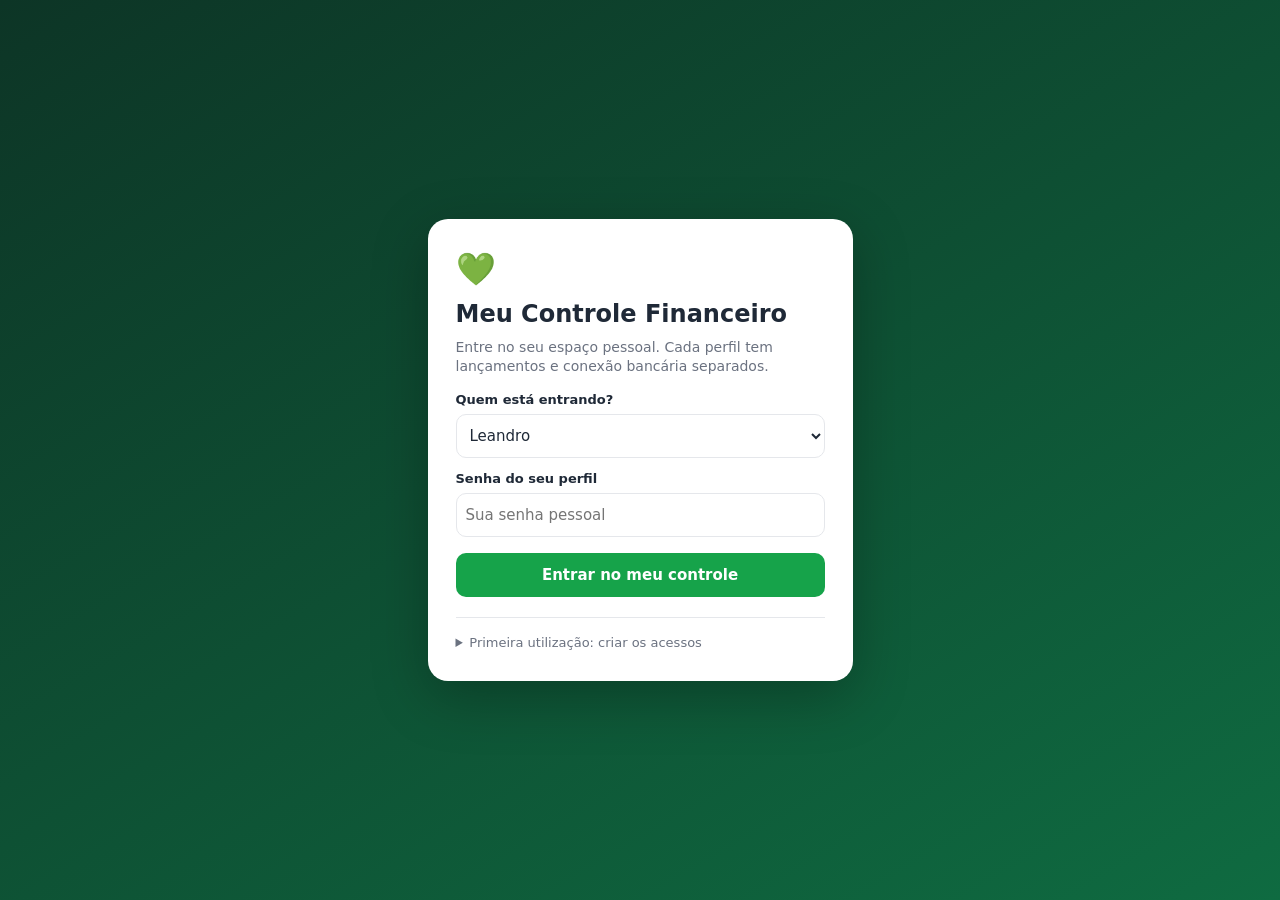
==== commit bba81c0a: "Add files via upload" ====
--- a/index.html
+++ b/index.html
@@ -48,24 +48,156 @@
 .rec-field label{margin:0 0 4px}
 .rec-hint{color:var(--mu);font-size:13px;margin:8px 0}
 .rec-status{font-size:13px;border-radius:10px;padding:10px;margin:10px 0;background:var(--bs)}
+#mainAdd[hidden]{display:none!important}
 .bank-mini{display:flex;justify-content:space-between;gap:10px;align-items:center;border-bottom:1px solid var(--bd);padding:10px 0;font-size:14px}
 .bank-mini:last-of-type{border-bottom:0}
 @media(max-width:760px){aside{display:none}nav.bt{display:flex}.bl{grid-template-columns:90px 1fr 80px}}
 
-</style></head><body>
+
+/* A plataforma só aparece após o login autenticado no Worker. */
+body.auth-locked aside,body.auth-locked main,body.auth-locked nav.bt{display:none!important}
+.login-screen{position:fixed;inset:0;z-index:90;background:linear-gradient(150deg,#0d3526,#0f6b41);display:flex;align-items:center;justify-content:center;padding:20px;overflow:auto}
+.login-screen[hidden]{display:none!important}
+.login-box{width:100%;max-width:425px;border-radius:20px;padding:28px;background:var(--card);color:var(--tx);box-shadow:0 16px 55px #0004}
+.login-mark{font-size:32px;margin-bottom:6px}.login-box h1{font-size:24px;margin:0 0 6px}.login-box p{color:var(--mu);font-size:14px;margin:4px 0 14px}
+.login-box label{font-size:13px;margin:12px 0 5px}.login-box select,.login-box input{min-height:44px;width:100%}
+.login-box button{width:100%;margin-top:16px;min-height:44px}
+.login-box details{border-top:1px solid var(--bd);margin-top:20px;padding-top:16px}
+.login-box summary{font-size:13px;cursor:pointer;color:var(--mu)}
+.login-error{font-size:13px;padding:10px;background:var(--rs);color:var(--r);border-radius:10px;margin-top:12px}
+#loginMessage:empty{display:none}.session-pill{font-size:13px;color:var(--mu);white-space:nowrap}
+@media(max-width:760px){.login-box{padding:22px}.session-pill{display:none}}
+</style></head><body class="auth-locked">
+
+<section id="loginScreen" class="login-screen" aria-label="Autenticação do Meu Controle Financeiro">
+ <div class="login-box">
+  <div class="login-mark">💚</div><h1>Meu Controle Financeiro</h1>
+  <p>Entre no seu espaço pessoal. Cada perfil tem lançamentos e conexão bancária separados.</p>
+  <form id="loginForm">
+   <label for="loginWho">Quem está entrando?</label>
+   <select id="loginWho" required><option value="leandro">Leandro</option><option value="ray">Ray</option></select>
+   <label for="loginPassword">Senha do seu perfil</label>
+   <input id="loginPassword" type="password" minlength="12" autocomplete="current-password" required placeholder="Sua senha pessoal">
+   <button class="btn" type="submit" id="loginButton">Entrar no meu controle</button>
+  </form>
+  <div id="loginMessage" aria-live="polite"></div>
+  <details><summary>Primeira utilização: criar os acessos</summary>
+    <p>O administrador cadastra Leandro e Ray uma única vez. A chave de configuração é definida como segredo no Cloudflare.</p>
+    <form id="setupForm">
+      <label for="setupWho">Criar perfil de</label>
+      <select id="setupWho"><option value="leandro">Leandro</option><option value="ray">Ray</option></select>
+      <label for="setupPassword">Nova senha (mínimo de 12 caracteres)</label>
+      <input id="setupPassword" type="password" minlength="12" maxlength="128" autocomplete="new-password" required>
+      <label for="setupKey">Chave de configuração (SETUP_KEY)</label>
+      <input id="setupKey" type="password" autocomplete="off" required>
+      <button type="submit" class="btn s">Criar acesso protegido</button>
+    </form>
+  </details>
+ </div>
+</section>
 <aside><h1>💚 Meu Controle Financeiro</h1><div id="sn"></div></aside>
-<main><header><h2 id="ti"></h2><input type="month" id="ym"><button class="btn" onclick="addAny()">+ Adicionar</button></header><div id="v"></div></main>
+<main><header><h2 id="ti"></h2><span id="sessionName" class="session-pill"></span><button class="btn s" onclick="logoutUser()" title="Sair do perfil">Sair</button><input type="month" id="ym"><button class="btn" id="mainAdd" onclick="addAny()">+ Adicionar</button></header><div id="v"></div></main>
 <nav class="bt" id="bn"></nav><div id="m"><div id="mb"></div></div>
 <script>
-const KEY="mcf_v1";
+const KEY="mcf_v1"; // Legado local: não será importado automaticamente para a Ray.
 const def=()=>({rec:[],fix:[],var:[],car:[],cmp:[],div:[],res:[]});
-let S;try{S=Object.assign(def(),JSON.parse(localStorage.getItem(KEY))||{})}catch(e){S=def()}
+const normalizeS=data=>{
+ const a=Object.assign(def(),data&&typeof data==='object'?data:{});
+ for(const k of ['rec','fix','var','car','cmp','div','res','pluggyIgnorados','pluggyVinculos','pluggySaldos','pluggyNeutros','pluggyAvisos'])if(!Array.isArray(a[k]))a[k]=[];
+ return a;
+};
+let S=normalizeS({}); // Somente os dados da conta autenticada são carregados.
+const API_BASE='https://meu-controle-financeiro-api.leandrocmrg001.workers.dev';
+let authToken='',authUser='',stateRevision=0,saveTimer=null,saveInProgress=false,dirty=false,saveConflict=false;
+const SESSION_KEY='mcf_auth_token';
+async function apiRequest(path,options={}){
+ const headers={'Content-Type':'application/json',...(authToken?{'Authorization':'Bearer '+authToken}:{}),...(options.headers||{})};
+ let response;
+ try{response=await fetch(API_BASE+path,{...options,headers,cache:'no-store'});}catch{throw new Error('Não foi possível alcançar o Cloudflare. Verifique a conexão.');}
+ let out={};try{out=await response.json();}catch{}
+ if(!response.ok)throw new Error(out.error||('Erro HTTP '+response.status));
+ return out;
+}
+function showLoginError(err){const box=document.getElementById('loginMessage');box.textContent=String(err?.message||err||'');box.className='login-error';}
+async function authActivate(token){
+ authToken=token;
+ try{
+  const me=await apiRequest('/auth/me');
+  const stored=await apiRequest('/state');
+  S=normalizeS(stored.data);stateRevision=stored.revision||0;
+  authUser=me.user?.login||'';saveConflict=false;dirty=false;
+  sessionStorage.setItem(SESSION_KEY,token);
+  document.body.classList.remove('auth-locked');document.getElementById('loginScreen').hidden=true;
+  document.getElementById('sessionName').textContent=me.user?.nome||'';
+  window.pluggySessionCode='logado';window.pluggyUltimaConsulta=0;window.pluggyMsg='';
+  go();
+  // Nunca importa os dados antigos do navegador sem autorização explícita.
+  if(authUser==='leandro')offerLegacyImport();
+  // Os dados bancários podem ter até 24h de atraso na origem.
+  if(me.bankLinks>0||authUser==='leandro')setTimeout(()=>{if(authToken&&!window.pluggyBusy)sincronizarMeuPluggy()},900);
+ }catch(e){authToken='';sessionStorage.removeItem(SESSION_KEY);throw e;}
+}
+async function performLogin(event){
+ event.preventDefault();const btn=document.getElementById('loginButton');btn.disabled=true;
+ try{
+  const r=await apiRequest('/auth/login',{method:'POST',body:JSON.stringify({login:document.getElementById('loginWho').value,password:document.getElementById('loginPassword').value})});
+  document.getElementById('loginPassword').value='';await authActivate(r.token);
+ }catch(e){showLoginError(e)}finally{btn.disabled=false;}
+}
+async function performSetup(event){
+ event.preventDefault();
+ try{
+  const r=await apiRequest('/auth/setup',{method:'POST',headers:{'X-Setup-Key':document.getElementById('setupKey').value},body:JSON.stringify({login:document.getElementById('setupWho').value,password:document.getElementById('setupPassword').value})});
+  document.getElementById('setupPassword').value='';document.getElementById('setupKey').value='';await authActivate(r.token);
+ }catch(e){showLoginError(e)}
+}
+function offerLegacyImport(){
+ if(!localStorage.getItem(KEY)||S.__legacyImported)return;
+ let legacy;try{legacy=JSON.parse(localStorage.getItem(KEY));}catch{return;}
+ if(!legacy||![...(legacy.rec||[]),...(legacy.fix||[]),...(legacy.var||[])].length)return;
+ // Dados antigos permanecem no navegador; o usuário escolhe se quer migrar.
+ open_('<h3>Importar dados antigos do Leandro?</h3><p>Encontrei registros da versão anterior neste navegador. Eles NÃO foram incluídos na conta nova. Faça backup antes de importar.</p><button class="btn" onclick="importLegacyForLeandro()">Importar meus dados antigos</button> <button class="btn s" onclick="close_()">Agora não</button>');
+}
+function importLegacyForLeandro(){
+ if(authUser!=='leandro'||S.__legacyImported)return;
+ const raw=localStorage.getItem(KEY);let old;
+ try{old=normalizeS(JSON.parse(raw));}catch{return;}
+ if(!confirm('Confirma que estes registros são do Leandro? O histórico atual do perfil será substituído.'))return;
+ S=old;S.__legacyImported=true;save();close_();go();
+}
+async function flushSave(){
+ if(saveInProgress||!dirty||!authToken||saveConflict)return;
+ saveInProgress=true;dirty=false;
+ const snapshot=JSON.stringify(S);
+ try{
+  const result=await apiRequest('/state',{method:'PUT',body:JSON.stringify({revision:stateRevision,data:JSON.parse(snapshot)})});
+  stateRevision=result.revision;
+ }catch(e){
+  saveConflict=true;dirty=true;
+  alert('Os dados não foram salvos na nuvem: '+e.message+' Faça um backup JSON e não feche a página até resolver.');
+ }finally{saveInProgress=false;if(dirty&&!saveConflict)setTimeout(flushSave,120);}
+}
+function queueStateSave(){if(!authToken)return;dirty=true;clearTimeout(saveTimer);saveTimer=setTimeout(flushSave,450);}
+async function logoutUser(){
+ if(dirty||saveInProgress){clearTimeout(saveTimer);await flushSave();for(let n=0;n<40&&saveInProgress;n++)await new Promise(r=>setTimeout(r,50));}
+ if(dirty||saveInProgress||saveConflict){alert('Existem alterações sem salvar. Exporte o backup JSON antes de sair.');return;}
+ try{await apiRequest('/auth/logout',{method:'POST'})}catch{}
+ authToken='';authUser='';S=normalizeS({});window.pluggySessionCode='';sessionStorage.removeItem(SESSION_KEY);
+ document.body.classList.add('auth-locked');document.getElementById('loginScreen').hidden=false;document.getElementById('loginPassword').value='';
+}
+async function authBoot(){
+ document.getElementById('loginForm').addEventListener('submit',performLogin);
+ document.getElementById('setupForm').addEventListener('submit',performSetup);
+ const token=sessionStorage.getItem(SESSION_KEY);
+ if(token){try{await authActivate(token)}catch(e){showLoginError(e);}}
+}
+
 if(!Array.isArray(S.pluggyIgnorados))S.pluggyIgnorados=[];
 if(!Array.isArray(S.pluggyVinculos))S.pluggyVinculos=[];
 if(!Array.isArray(S.pluggySaldos))S.pluggySaldos=[];
 if(!Array.isArray(S.pluggyNeutros))S.pluggyNeutros=[]; // Transações especiais sem impacto duplicado.
 if(!Array.isArray(S.pluggyAvisos))S.pluggyAvisos=[];
-const save=()=>{try{localStorage.setItem(KEY,JSON.stringify(S))}catch(e){}};
+const save=()=>queueStateSave();
 const now=new Date(),loc=d=>d.getFullYear()+"-"+String(d.getMonth()+1).padStart(2,"0");
 let ym=loc(now),tab="dash";const today=loc(now)+"-"+String(now.getDate()).padStart(2,"0");
 const $=s=>document.querySelector(s),R=v=>(+v||0).toLocaleString("pt-BR",{style:"currency",currency:"BRL"}),D=d=>d?d.split("-").reverse().join("/"):"",uid=()=>Math.random().toString(36).slice(2,9);
@@ -106,7 +238,7 @@
 const eb=(k,id)=>`<button class="btn s" onclick="edit('${k}','${id}')">Editar</button> <button class="btn d" onclick="del('${k}','${id}')">Excluir</button>`;
 const tgl=(k,id,p,a,b)=>`<button class="btn s" onclick="tg('${k}','${id}')">${p?b:a}</button>`;
 function nav(){const h=NAV.map(n=>`<button class="nb ${n[0]===tab?"on":""}" onclick="tab='${n[0]}';go()">${n[1]} ${n[2]}</button>`).join("");$("#sn").innerHTML=h;$("#bn").innerHTML=NAV.map(n=>`<button class="${n[0]===tab?"on":""}" onclick="tab='${n[0]}';go()"><span style="font-size:18px">${n[1]}</span>${n[2].split(" ")[0]}</button>`).join("")}
-function go(){nav();$("#ti").textContent=T[tab];$("#ym").value=ym;$("#v").innerHTML=V[tab]();window.scrollTo(0,0)}
+function go(){if(!authToken)return;nav();$("#ti").textContent=T[tab];$("#ym").value=ym;$("#v").innerHTML=V[tab]();$("#mainAdd").hidden=["rec","fix","var"].includes(tab);window.scrollTo(0,0)}
 const V={
 dash(){const t=tot(ym),dv=S.div.reduce((s,d)=>s+rest(d),0),cat={};t.v.forEach(x=>cat[x.cat]=(cat[x.cat]||0)+ +x.valor);t.b.forEach(x=>cat[x.cat]=(cat[x.cat]||0)+x.valor);const cs=Object.entries(cat).sort((a,b)=>b[1]-a[1]),mx=cs[0]?cs[0][1]:0,mxx=Math.max(t.rr+t.rp,t.dp+t.dn,1);
 const ev=[5,4,3,2,1,0].map(n=>{const y=fm(mi(ym)-n);return[MN[+y.slice(5)-1],tot(y).saldo]}),em=Math.max(...ev.map(e=>Math.abs(e[1])),1);
@@ -116,9 +248,10 @@
 <div class="card"><h3>Gastos por categoria</h3>${cs.length?cs.map(c=>bar(c[0],c[1],mx,"b")).join(""):'<p class="ex">Nenhum gasto neste mês ainda.</p>'}</div>
 <div class="card"><h3>Evolução do saldo (6 meses)</h3>${ev.map(e=>bar(e[0],Math.abs(e[1]),em,e[1]<0?"r":"g",R(e[1]))).join("")}</div>
 <div class="card"><h3>Quitação das dívidas</h3>${S.div.length?S.div.map(d=>bar(d.nome,+d.pagas,+d.total,"g",Math.round(d.pagas/d.total*100||0)+"%")).join(""):'<p class="ex">Cadastre uma dívida para acompanhar.</p>'}</div></div>`},
-rec(){const r=recs(ym),modo=window.recModo||"manual";
-const escolha=`<div class="card"><h3>Como deseja registrar receitas?</h3><div class="rec-options"><button class="btn ${modo==="manual"?"selected":"s"}" onclick="recModo='manual';go()">✍️ Preenchimento manual</button><button class="btn ${modo==="pluggy"?"selected":"s"}" onclick="recModo='pluggy';go()">🔗 Open Finance · Meu Pluggy</button></div>${modo==="manual"?`<p class="ex">Cadastre salário e outras entradas normalmente.</p><button class="btn" onclick="add('rec')">+ Adicionar receita</button>`:pluggyPanel()}</div>`;
-return escolha+`<div class="card"><h3>Receitas de ${ym.slice(5)}/${ym.slice(0,4)}</h3>${r.length?r.map(i=>row(E(i.desc),E(i.cat)+" · "+D(dd(i,ym))+" · "+(i.freq==="mensal"?"mensal":"única")+(i.pluggyRef?" · 🔗 Importado":""),R(i.valor),(i.pluggyRef?'':tgl("rec",i.id,i.paid,"Marcar recebido","Desfazer")+" ")+eb("rec",i.id),(i.pluggyRef?'':`<span class="tag ${i.paid?"":"p"}">${i.paid?"Recebido":"Previsto"}</span>`))).join(""):'<p class="ex">Nenhuma receita neste mês.</p>'}</div><div class="grid"><div class="card"><div class="k">Recebido</div><div class="v g">${R(sum(r.filter(x=>x.paid)))}</div></div><div class="card"><div class="k">Previsto</div><div class="v y">${R(sum(r.filter(x=>!x.paid)))}</div></div></div>`},
+rec(){const r=recs(ym);
+return `<div class="card"><h3>🔗 Open Finance • Meu Pluggy</h3>${pluggyPanel()}</div>`+
+`<div class="card"><h3>Entradas de ${ym.slice(5)}/${ym.slice(0,4)}</h3>${r.length?r.map(i=>row(E(i.desc),E(i.cat)+" · "+D(dd(i,ym))+(i.pluggyRef?" · 🔗 Banco":" · Cadastro anterior"),R(i.valor),eb("rec",i.id),(i.pluggyRef?'<span class="tag">Importada</span>':`<span class="tag ${i.pm?.[ym]?"":"p"}">${i.pm?.[ym]?"Recebida":"Prevista"}</span>`))).join(""):'<p class="ex">Nenhuma entrada encontrada para este mês.</p>'}</div>`+
+`<div class="grid"><div class="card"><div class="k">Recebido</div><div class="v g">${R(sum(r.filter(x=>x.paid)))}</div></div><div class="card"><div class="k">Previsto (antigo)</div><div class="v y">${R(sum(r.filter(x=>!x.paid)))}</div></div></div>`},
 fix(){const b=S.fix.filter(i=>ap(i,ym));return tip("Cadastre suas contas para saber quanto do seu salário já está comprometido.")+`<div class="card">${b.length?b.map(i=>{const p=!!(i.pm&&i.pm[ym]);return row(E(i.desc),E(i.cat)+" · "+(i.pluggyRef?"Pagamento no banco ":"vence ")+D(dd(i,ym))+" · "+i.freq+(i.pluggyRef?" · 🔗 Importado":""),R(i.valor),(i.pluggyRef?'':tgl("fix",i.id,p,"Marcar paga","Desfazer")+" ")+eb("fix",i.id)+(i.pluggyRef?` <button class="btn s" onclick="pluggyAlterarTipo('fix','${i.id}')">Mover para variáveis</button>`:''),(i.pluggyRef?'':`<span class="tag ${p?"":"p"}">${p?"Paga":"Pendente"}</span>`))}).join(""):'<p class="ex">Nenhum gasto fixo neste mês.</p>'}</div><div class="card"><div class="k">Total de gastos fixos do mês</div><div class="v r">${R(sum(b))}</div></div>`},
 var(){const c=window.fc||"";const l=S.var.filter(i=>i.data.slice(0,7)===ym&&(!c||i.cat===c)).sort((a,b)=>b.data.localeCompare(a.data));return tip("Registre aqui os gastos do dia a dia, como mercado e transporte.")+`<div class="card"><select onchange="fc=this.value;go()"><option value="">Todas as categorias</option>${CV.map(x=>`<option ${x===c?"selected":""}>${x}</option>`).join("")}</select>${l.length?l.map(i=>row(E(i.desc),E(i.cat)+" · "+D(i.data)+(i.pluggyRef?" · 🔗 Importado":""),R(i.valor),eb("var",i.id)+(i.pluggyRef?` <button class="btn s" onclick="pluggyAlterarTipo('var','${i.id}')">Mover para fixos</button>`:''))).join(""):'<p class="ex">Nenhum gasto encontrado.</p>'}</div><div class="card"><div class="k">Total filtrado</div><div class="v r">${R(sum(l))}</div></div>`},
 car(){return tip("Cadastre o cartão e depois suas compras. A fatura é calculada sozinha e pagar a fatura não conta como gasto duplicado.")+(S.car.length?S.car.map(c=>{const f=fat(c),cur=f[mi(ym)]||0,pg=!!(c.pm&&c.pm[ym]),usado=Object.keys(f).filter(m=>!(c.pm&&c.pm[fm(+m)])).reduce((s,m)=>s+f[m],0);return`<div class="card"><b>💳 ${E(c.nome)}</b> <small class="k">${E(c.banco)}</small><div class="grid" style="margin-top:8px"><div><div class="k">Limite</div><b>${R(c.limite)}</b></div><div><div class="k">Disponível</div><b class="${c.limite-usado<0?"r":"g"}">${R(c.limite-usado)}</b></div><div><div class="k">Fatura de ${ym.slice(5)}/${ym.slice(0,4)}</div><b class="r">${R(cur)}</b></div><div><div class="k">Fecha dia ${c.fech} · vence dia ${c.venc}</div></div></div>${cur>0?tgl("fat",c.id,pg,"Registrar pagamento da fatura","Desfazer pagamento")+" ":""}${eb("car",c.id)}${S.cmp.filter(p=>p.cid===c.id).map(p=>{const n=+p.parc||1,r=Object.keys(fat({...c,id:"x"})).length;const cl=mi(p.data.slice(0,7))+(+p.data.slice(8,10)>c.fech?1:0)+(c.venc<=c.fech?1:0),fut=Math.max(0,Math.min(n,cl+n-mi(ym)));return row(E(p.desc),D(p.data)+" · "+n+"x de "+R(p.valor/n)+" · "+fut+" parcela(s) a vencer",R(p.valor),eb("cmp",p.id))}).join("")}</div>`}).join(""):'<div class="card"><p class="ex">Nenhum cartão cadastrado.</p></div>')+(S.car.length?`<button class="btn" onclick="add('cmp')">+ Nova compra no cartão</button>`:"")},
@@ -129,7 +262,7 @@
 return tip("Aqui você compara seus meses. Barras verdes são o que entrou e vermelhas o que saiu.")+`<div class="grid"><div class="card"><div class="k">Receitas de ${y}</div><div class="v g">${R(tr)}</div></div><div class="card"><div class="k">Despesas de ${y}</div><div class="v r">${R(td)}</div></div><div class="card"><div class="k">Saldo final</div><div class="v ${tr-td<0?"r":"g"}">${R(tr-td)}</div></div></div><div class="two"><div class="card"><h3>Mês a mês em ${y}</h3><p class="ex">Considera só o que foi recebido e pago.</p>${ms.map(m=>bar(m.n+" +",m.r,mx,"g")+bar(m.n+" −",m.d,mx,"r")).join("")}</div><div><div class="card"><h3>Gastos por categoria (${ym.slice(5)}/${y})</h3>${cs.length?cs.map(c=>bar(c[0],c[1],cs[0][1],"b")).join(""):'<p class="ex">Sem gastos no mês.</p>'}</div><div class="card"><h3>Dívidas e reserva</h3>${S.div.map(d=>bar(d.nome,+d.pagas,+d.total,"g",Math.round(d.pagas/d.total*100||0)+"%")).join("")}${S.res.map(r=>bar(r.nome,+r.atual,+r.meta,"b",Math.round(r.atual/r.meta*100||0)+"%")).join("")||""}${!S.div.length&&!S.res.length?'<p class="ex">Nada cadastrado.</p>':""}</div><button class="btn" onclick="exp()">⬇ Exportar tudo (CSV)</button></div></div>`}};
 // Open Finance: somente contas BANK, sem somar saldos externos duas vezes.
 // Nenhuma credencial secreta é guardada no navegador.
-window.recModo='manual';
+window.recModo='pluggy';
 window.pluggyEndpoint='https://meu-controle-financeiro-api.leandrocmrg001.workers.dev';
 window.pluggyMsg='';
 window.pluggyPendentes=[];
@@ -150,20 +283,15 @@
  return `<div class="card"><div class="bank-top"><h3>🏦 Saldo atual informado pelo banco</h3><button class="btn s" onclick="pluggyAtualizarAgora()" ${window.pluggyBusy?'disabled':''}>↻ Consultar novamente</button></div><div class="v ${valor<0?'r':'g'}" style="font-size:28px">${R(valor)}</div><div class="ex">Última atualização na Pluggy: ${E(formatar(horario))} · Consultado pelo site: ${E(formatar(consulta))}</div>${validas.map(c=>`<div class="bank-mini"><span>${E(c.nome)}</span><b class="${c.saldo<0?'r':'g'}">${R(c.saldo)}</b></div>`).join('')}<p class="ex">Saldos informados pela instituição. Podem ter atraso de até 24 horas. Não representam saldo histórico do mês ${E(ym)}.</p></div>`;
 }
 function pluggyPanel(){
- return `<div class="rec-hint">Receitas e gastos confirmados são enviados automaticamente para as abas corretas. Compras no crédito não são importadas como débitos bancários. Categorias podem ser corrigidas depois.</div>
- <div class="rec-field"><label for="pluggyUrl">Endereço do serviço seguro (Cloudflare)</label><input id="pluggyUrl" type="url" value="${E(window.pluggyEndpoint)}" autocomplete="url"></div>
- <div class="rec-field"><label for="pluggyCode">Código pessoal de acesso</label><input id="pluggyCode" type="password" placeholder="${window.pluggySessionCode?'Conectado nesta sessão — código guardado apenas na memória':'Senha configurada no Cloudflare'}" autocomplete="off"></div>
- <button class="btn" id="pluggySync" onclick="sincronizarMeuPluggy()" ${window.pluggyBusy?'disabled':''}>↻ ${window.pluggyBusy?'Sincronizando...':'Sincronizar receitas, gastos e saldo'}</button>
- <button class="btn s" onclick="pluggyBackup()">⬇ Fazer backup JSON</button>
+ return `<p class="rec-hint">A sessão de ${E(authUser==='leandro'?'Leandro':'Ray')} permite consultar apenas os bancos autorizados para este perfil.</p>
+ <button class="btn" id="pluggySync" onclick="sincronizarMeuPluggy()" ${window.pluggyBusy?'disabled':''}>↻ ${window.pluggyBusy?'Sincronizando...':'Sincronizar meu banco'}</button>
+ <button class="btn s" onclick="pluggyBackup()">⬇ Backup JSON</button>
  ${window.pluggyMsg?`<div class="rec-status" role="status">${E(window.pluggyMsg)}</div>`:''}
  ${pluggySaldosCard()}
- ${S.pluggyAvisos.length?`<div class="card"><h3>ℹ️ Movimentações especiais para conferir</h3><p class="ex">Esses itens não são somados novamente como renda ou despesa por serem possíveis transferências, aplicações ou pagamentos de fatura. Caso seja um gasto real, você pode reclassificá-lo.</p>${S.pluggyAvisos.slice(-20).reverse().map(t=>`<div class="row"><div class="i"><b>${E(t.desc)}</b><small>${E(t.data)} · ${E(t.motivo||'Verificar natureza do movimento')}</small></div><b>${R(t.valor)}</b><button class="btn s" onclick="pluggyReclassificarEspecial('${E(t.ref)}')">Corrigir tipo</button></div>`).join('')}</div>`:''}
- <p class="rec-hint">A sincronização lê os dados já disponíveis na Pluggy; não força o banco a atualizar na hora. O código de acesso permanece apenas na memória até fechar esta página.</p>`;
-}
-function pluggyAtualizarAgora(){
- if(!window.pluggySessionCode){tab='rec';recModo='pluggy';window.pluggyMsg='Digite seu código pessoal de acesso para consultar o banco.';go();return;}
- sincronizarMeuPluggy();
-}
+ ${S.pluggyAvisos.length?`<div class="card"><h3>ℹ️ Movimentações para conferir</h3><p class="ex">Transferências, aplicações e faturas não entram como gastos duplicados.</p>${S.pluggyAvisos.slice(-20).reverse().map(t=>`<div class="row"><div class="i"><b>${E(t.desc)}</b><small>${E(t.data)} · ${E(t.motivo||'Verificar natureza')}</small></div><b>${R(t.valor)}</b><button class="btn s" onclick="pluggyReclassificarEspecial('${E(t.ref)}')">Reclassificar</button></div>`).join('')}</div>`:''}
+ <p class="rec-hint">O site consulta a Pluggy sem pedir uma segunda senha. O banco pode atualizar a conexão com atraso, normalmente cerca de 24 horas.</p>`;
+}
+function pluggyAtualizarAgora(){sincronizarMeuPluggy();}
 function pluggyBackup(){
  const txt=JSON.stringify({geradoEm:new Date().toISOString(),chave:KEY,dados:S},null,2);
  const url=URL.createObjectURL(new Blob([txt],{type:'application/json'}));
@@ -190,13 +318,25 @@
  [/\b(enel|cpfl|energisa|equatorial|cemig|conta de luz|energia eletrica)\b/,"Energia"],
  [/\b(vivo fibra|claro net|tim internet|internet fibra|banda larga)\b/,"Internet"],
  [/\b(telefone fixo|conta telefone|plano celular|telefonia)\b/,"Telefone"],
- [/\b(netflix|spotify|disney|hbo|amazon prime|assinatura|mensalidade streaming)\b/,"Assinatura"],
+ [/\b(netflix|spotify|spotify premium|disney|disney plus|hbo|max premium|amazon prime|prime video|assinatura|mensalidade streaming|deezer|youtube premium|icloud|apple one|microsoft 365|office 365|google one|google storage|google drive|google workspace|google storage plan|google yt premium|google play subscription)\b/,"Assinatura"],
  [/\b(escola|faculdade|curso mensal|mensalidade)\b/,"Mensalidade"],
  [/\b(seguro auto|seguro vida|seguradora)\b/,"Seguro"]
 ];
 function pluggyClassificarFixo(t){
  const n=pluggyNorm(t.desc);
  for(const [regex,cat] of PLUGGY_REGRAS_FIXAS)if(regex.test(n))return cat;
+ // Alguns bancos descrevem assinaturas com prefixos de cobrança.
+ if(/\b(google\s*\*?\s*(one|storage|youtube|ytpremium|workspace)|google\s+services\s+subscription|spotify\s*\*|apple\s*\*\s*icloud)\b/.test(n))return 'Assinatura';
+ // Cobranças digitais genéricas (ex.: GOOGLE *SERVICES) só viram fixas quando
+ // uma cobrança semelhante já apareceu em outro mês, em data e valor compatíveis.
+ const digital=/\b(google|apple|adobe|canva|dropbox|microsoft|msft|gplay|youtube)\b/.test(n);
+ if(digital && t.data && Number(t.valor)>0){
+   const chave=x=>pluggyNorm(x).replace(/\b(?:\d{2,}|pagamento|compra|debito|cartao|br|brasil|com)\b/g,'').trim().slice(0,32);
+   const k=chave(t.desc),atualMes=t.data.slice(0,7),dia=+t.data.slice(8,10);
+   const existente=[...S.fix,...S.var].some(x=>x.pluggyRef && x.pluggyRef!==t.pluggyRef && x.data?.slice(0,7)!==atualMes &&
+     chave(x.desc)===k && Math.abs((+x.valor||0)-(+t.valor||0))<=Math.max(1,Math.abs(+t.valor)*0.10) && Math.abs((+x.data.slice(8,10))-dia)<=6);
+   if(existente)return 'Assinatura';
+ }
  return null;
 }
 function pluggyAcumular(t){
@@ -215,17 +355,16 @@
 // Migração prudente: move somente importações antigas classificadas genericamente como "Outros".
 // Lançamentos editados com categoria específica ficam como estão.
 function pluggyMigrarAntigos(){
- if(S.pluggyClassificacaoMigrada)return 0;
+ // Reavalia apenas importações ainda em variáveis; correções manuais são respeitadas.
  let total=0;
  for(const it of [...S.var]){
-   if(!it.pluggyRef||it.cat!=='Outros')continue;
+   if(!it.pluggyRef||it.classificacaoManual)continue;
    const cat=pluggyClassificarFixo(it);
    if(!cat)continue;
    S.var=S.var.filter(x=>x.id!==it.id);
    S.fix.push({id:it.id,desc:it.desc,valor:it.valor,data:it.data,cat,freq:'unica',pm:{[it.data.slice(0,7)]:true},pluggyRef:it.pluggyRef});
    total++;
  }
- S.pluggyClassificacaoMigrada=true;
  return total;
 }
 function pluggyAlterarTipo(k,id){
@@ -233,11 +372,11 @@
  if(!i||!i.pluggyRef)return;
  if(k==='fix'){
    S.fix=S.fix.filter(x=>x.id!==id);
-   S.var.push({id:i.id,desc:i.desc,valor:i.valor,data:i.data,cat:CV.includes(i.cat)?i.cat:'Outros',pluggyRef:i.pluggyRef,pm:{}});
+   S.var.push({id:i.id,desc:i.desc,valor:i.valor,data:i.data,cat:CV.includes(i.cat)?i.cat:'Outros',pluggyRef:i.pluggyRef,pm:{},classificacaoManual:true});
  }else{
    S.var=S.var.filter(x=>x.id!==id);
    const mes=i.data.slice(0,7);
-   S.fix.push({id:i.id,desc:i.desc,valor:i.valor,data:i.data,cat:CF.includes(i.cat)?i.cat:'Outra fixa',freq:'unica',pluggyRef:i.pluggyRef,pm:{[mes]:true}});
+   S.fix.push({id:i.id,desc:i.desc,valor:i.valor,data:i.data,cat:CF.includes(i.cat)?i.cat:'Outra fixa',freq:'unica',pluggyRef:i.pluggyRef,pm:{[mes]:true},classificacaoManual:true});
  }
  save();go();
 }
@@ -287,15 +426,10 @@
  return '';
 }
 async function sincronizarMeuPluggy(){
- if(window.pluggyBusy)return;
- const url=String($('#pluggyUrl')?.value||window.pluggyEndpoint||'').trim().replace(/\/+$/,'');
- const code=$('#pluggyCode')?.value||window.pluggySessionCode||'';
- if(!/^https:\/\/[a-z0-9-]+\.leandrocmrg001\.workers\.dev$/i.test(url)||!code){window.pluggyMsg='Informe o endereço HTTPS e o código pessoal de acesso.';window.pluggyEndpoint=url;go();return}
- window.pluggyEndpoint=url;
- window.pluggySessionCode=code;
+ if(window.pluggyBusy||!authToken)return;
  window.pluggyBusy=true;const btn=$('#pluggySync');if(btn){btn.disabled=true;btn.textContent='Buscando movimentações...';}
  try{
-   const resp=await fetch(url+'/movimentacoes',{method:'POST',headers:{'Content-Type':'application/json','X-Access-Code':code},body:JSON.stringify({mes:ym}),cache:'no-store'});
+   const resp=await fetch(API_BASE+'/movimentacoes',{method:'POST',headers:{'Content-Type':'application/json','Authorization':'Bearer '+authToken},body:JSON.stringify({mes:ym}),cache:'no-store'});
    const out=await resp.json();if(!resp.ok)throw new Error(out.error||'Falha de comunicação com a Pluggy.');
    if(!Array.isArray(out.movimentacoes)||!Array.isArray(out.contas)||!out.contas.length)throw new Error('Resposta incompleta ou sem contas. Nenhum registro foi alterado.');
    if(out.movimentacoes.some(t=>!pluggyVal(t))||out.contas.some(c=>typeof c.id!=='string'||(c.saldo!=null&&!Number.isFinite(c.saldo))))throw new Error('Movimentações inconsistentes. Nenhum registro foi alterado.');
@@ -320,8 +454,7 @@
    const reorganizados=pluggyMigrarAntigos();save();window.pluggyUltimaConsulta=Date.now();window.pluggyMsg=`${novas} novo(s), ${vinculadas} conciliado(s), ${existentes} sem alteração, ${especiais} movimento(s) especial(is), ${reorganizados} importação(ões) antiga(s) reorganizada(s). Saldo consultado; veja a data da última atualização do banco.`;
  }catch(err){window.pluggyMsg='Não foi possível sincronizar: '+String(err.message||err);}
  finally{window.pluggyBusy=false;
-window.pluggySessionCode="";
-window.pluggyUltimaConsulta=0;go();}
+go();}
 }
 // ---- formulários
 function open_(h){$("#mb").innerHTML=h;$("#m").style.display="flex"}
@@ -335,7 +468,7 @@
 function sv(k,id){const c=F[k],o={};let ok=true;c.f.forEach((f,i)=>{const e=$("#f"+i);if(!e)return;let v=e.value.trim();if(f[2]==="number")v=v===""?0:parseFloat(v.replace(",","."));o[f[0]]=v});
 const need=c.f[0][0];if(!o[need]&&o[need]!==0||o[need]==="")return er("Preencha o primeiro campo.");if(o.data===""||"data"in o&&!o.data)return er("Informe a data.");
 if(["fech","venc"].some(x=>x in o)){o.fech=Math.min(28,Math.max(1,o.fech||1));o.venc=Math.min(28,Math.max(1,o.venc||1))}
-const L=S[k];let it=id&&L.find(x=>x.id===id);if(it)Object.assign(it,o);else{it={id:uid(),...o,pm:{}};if(o.st==="1")it.pm[o.data.slice(0,7)]=true;if(k==="div"&&+it.pagas>0){}delete it.st;if(!it.pm)it.pm={};L.push(it)}delete it.st;save();close_();go()}
+const L=S[k];let it=id&&L.find(x=>x.id===id);if(it){Object.assign(it,o);if(it.pluggyRef&&(k==="fix"||k==="var"))it.classificacaoManual=true;}else{it={id:uid(),...o,pm:{}};if(o.st==="1")it.pm[o.data.slice(0,7)]=true;if(k==="div"&&+it.pagas>0){}delete it.st;if(!it.pm)it.pm={};L.push(it)}delete it.st;save();close_();go()}
 const edit=(k,id)=>add(k,S[k].find(x=>x.id===id));
 function er(t){let e=$("#er");if(!e){e=document.createElement("p");e.id="er";e.style.color="var(--r)";$("#mb").appendChild(e)}e.textContent=t}
 function del(k,id){const it=S[k].find(x=>x.id===id),rc=it&&(it.freq==="mensal"||it.freq==="anual"),B="display:block;width:100%;margin:6px 0;padding:10px";open_(`<h3>Excluir este lançamento?</h3><p class="ex">${E(it.desc||it.nome)}</p>`+(rc?`<button class="btn d" style="${B}" onclick="dl('${k}','${id}',1)">Excluir só deste mês</button>`:"")+`<button class="btn d" style="${B}" onclick="dl('${k}','${id}',0)">${rc?"Excluir em todos os meses":"Sim, excluir"}</button><button class="btn s" style="${B}" onclick="close_()">Cancelar</button>`)}
@@ -344,14 +477,17 @@
  if(removida?.pluggyRef&&!S.pluggyIgnorados.includes(removida.pluggyRef))S.pluggyIgnorados.push(removida.pluggyRef);
 }S[k]=S[k].filter(x=>x.id!==id);if(k==="car")S.cmp=S.cmp.filter(x=>x.cid!==id)}save();close_();go()}
 function dep(id){const r=S.res.find(x=>x.id===id);r.atual=+r.atual+(+r.contrib||0);save();go()}
-function addAny(){if(F[tab]&&tab!=="car")return add(tab);if(tab==="car")return add("car");open_("<h3>O que deseja adicionar?</h3>"+["rec","fix","var","car","cmp","div","res"].map(k=>`<button class="btn s" style="display:block;width:100%;margin:6px 0;padding:10px" onclick="close_();add('${k}')">${F[k].t}</button>`).join(""))}
+function addAny(){if(["rec","fix","var"].includes(tab))return open_("<h3>Lançamentos pelo Open Finance</h3><p>Esses lançamentos são importados automaticamente. Para ajustar um gasto, use Editar.</p><button class=\"btn s\" onclick=\"close_()\">Fechar</button>");if(F[tab]&&tab!=="car")return add(tab);if(tab==="car")return add("car");open_("<h3>O que deseja adicionar?</h3>"+["rec","fix","var","car","cmp","div","res"].map(k=>`<button class="btn s" style="display:block;width:100%;margin:6px 0;padding:10px" onclick="close_();add('${k}')">${F[k].t}</button>`).join(""))}
 async function exp(){const rows=[["Tipo","Descrição","Valor","Data","Categoria/Detalhe"]];S.rec.forEach(i=>rows.push(["Receita",i.desc,i.valor,D(i.data),i.cat]));S.fix.forEach(i=>rows.push(["Gasto fixo",i.desc,i.valor,D(i.data),i.cat]));S.var.forEach(i=>rows.push(["Gasto variável",i.desc,i.valor,D(i.data),i.cat]));S.cmp.forEach(i=>rows.push(["Compra no cartão",i.desc,i.valor,D(i.data),i.parc+"x"]));S.div.forEach(i=>rows.push(["Dívida",i.nome,i.parcela,D(i.data),i.pagas+"/"+i.total+" pagas"]));S.res.forEach(i=>rows.push(["Reserva",i.nome,i.atual,"","meta "+i.meta]));
 const csv="\ufeff"+rows.map(r=>r.map(c=>'"'+String(c??"").replace(/"/g,'""')+'"').join(";")).join("\n");try{const d=await claude.use("downloads");if(!d)return alert("Download indisponível aqui.");await d.save({filename:"meu-controle-financeiro.csv",data:csv})}catch(e){}}
-$("#ym").onchange=e=>{if(e.target.value){ym=e.target.value;go()}};
+$("#ym").onchange=e=>{if(e.target.value){ym=e.target.value;go();if(authToken&&!window.pluggyBusy)sincronizarMeuPluggy();}};
 $("#m").onclick=e=>{if(e.target.id==="m")close_()};
+// A sessão guarda o código em memória somente enquanto a página estiver aberta.
+// A sincronização periódica consulta dados já publicados pela Pluggy (não força o banco).
+setInterval(()=>{if(authToken&&!window.pluggyBusy&&Date.now()-window.pluggyUltimaConsulta>10*60*1000&&document.visibilityState==='visible')sincronizarMeuPluggy();},60*1000);
 // Atualiza a consulta ao retornar para a janela (não força atualização na instituição).
 window.addEventListener('focus',()=>{
- if(window.pluggySessionCode&&!window.pluggyBusy&&window.pluggyUltimaConsulta&&Date.now()-window.pluggyUltimaConsulta>10*60*1000)sincronizarMeuPluggy();
+ if(authToken&&!window.pluggyBusy&&window.pluggyUltimaConsulta&&Date.now()-window.pluggyUltimaConsulta>10*60*1000)sincronizarMeuPluggy();
 });
-go();
+authBoot();
 </script></body></html>
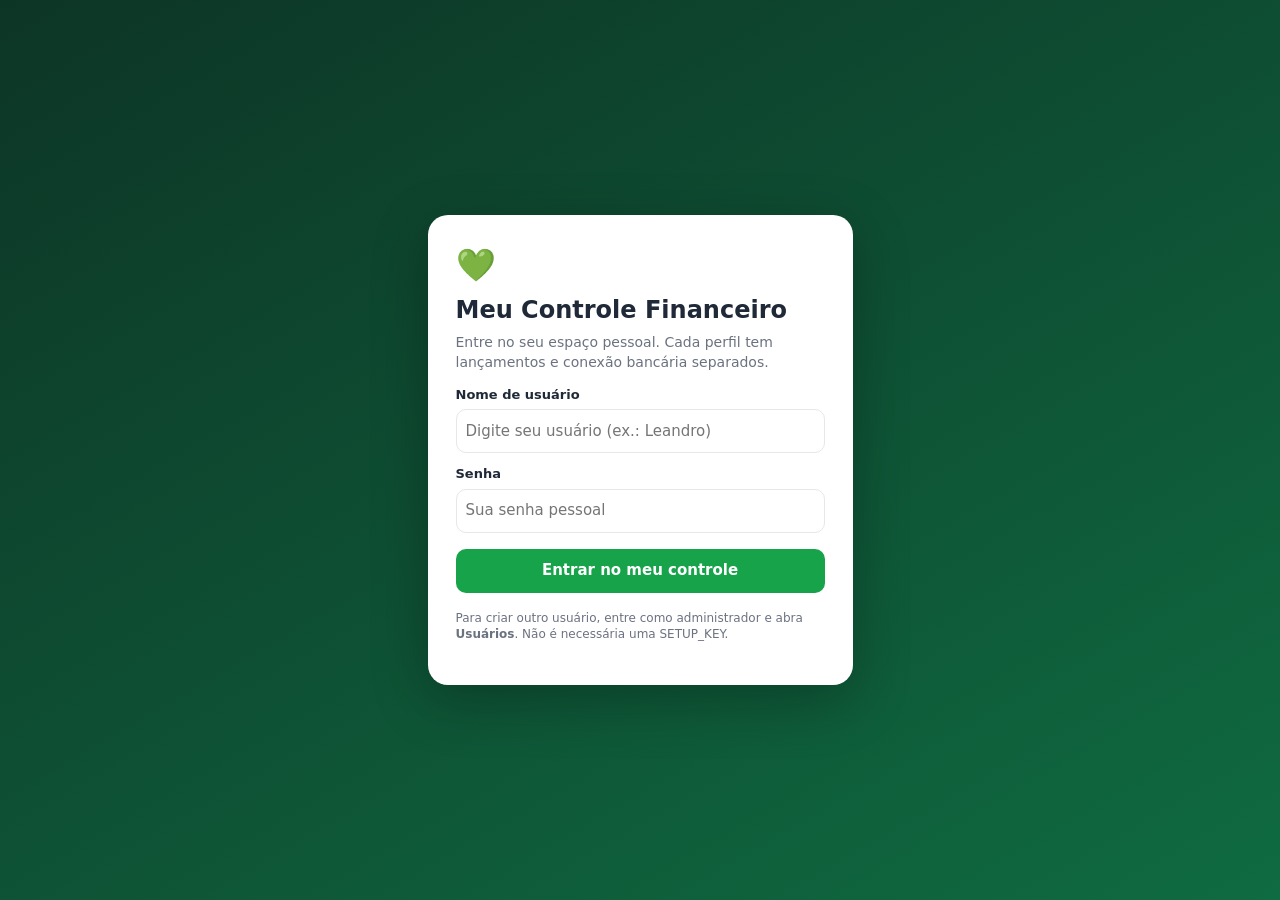
==== commit 1cfeafd8: "Add files via upload" ====
--- a/index.html
+++ b/index.html
@@ -67,6 +67,7 @@
 .login-error{font-size:13px;padding:10px;background:var(--rs);color:var(--r);border-radius:10px;margin-top:12px}
 #loginMessage:empty{display:none}.session-pill{font-size:13px;color:var(--mu);white-space:nowrap}
 @media(max-width:760px){.login-box{padding:22px}.session-pill{display:none}}
+#manageUsersButton[hidden]{display:none!important} main header .btn.s{white-space:nowrap} @media(max-width:760px){main header .btn.s{padding:7px;font-size:12px}}
 </style></head><body class="auth-locked">
 
 <section id="loginScreen" class="login-screen" aria-label="Autenticação do Meu Controle Financeiro">
@@ -74,29 +75,18 @@
   <div class="login-mark">💚</div><h1>Meu Controle Financeiro</h1>
   <p>Entre no seu espaço pessoal. Cada perfil tem lançamentos e conexão bancária separados.</p>
   <form id="loginForm">
-   <label for="loginWho">Quem está entrando?</label>
-   <select id="loginWho" required><option value="leandro">Leandro</option><option value="ray">Ray</option></select>
-   <label for="loginPassword">Senha do seu perfil</label>
-   <input id="loginPassword" type="password" minlength="12" autocomplete="current-password" required placeholder="Sua senha pessoal">
+   <label for="loginWho">Nome de usuário</label>
+   <input id="loginWho" type="text" maxlength="32" minlength="3" autocomplete="username" required placeholder="Digite seu usuário (ex.: Leandro)">
+   <label for="loginPassword">Senha</label>
+   <input id="loginPassword" type="password" autocomplete="current-password" required placeholder="Sua senha pessoal">
    <button class="btn" type="submit" id="loginButton">Entrar no meu controle</button>
   </form>
   <div id="loginMessage" aria-live="polite"></div>
-  <details><summary>Primeira utilização: criar os acessos</summary>
-    <p>O administrador cadastra Leandro e Ray uma única vez. A chave de configuração é definida como segredo no Cloudflare.</p>
-    <form id="setupForm">
-      <label for="setupWho">Criar perfil de</label>
-      <select id="setupWho"><option value="leandro">Leandro</option><option value="ray">Ray</option></select>
-      <label for="setupPassword">Nova senha (mínimo de 12 caracteres)</label>
-      <input id="setupPassword" type="password" minlength="12" maxlength="128" autocomplete="new-password" required>
-      <label for="setupKey">Chave de configuração (SETUP_KEY)</label>
-      <input id="setupKey" type="password" autocomplete="off" required>
-      <button type="submit" class="btn s">Criar acesso protegido</button>
-    </form>
-  </details>
+  <p style="font-size:12px;margin-top:17px">Para criar outro usuário, entre como administrador e abra <b>Usuários</b>. Não é necessária uma SETUP_KEY.</p>
  </div>
 </section>
 <aside><h1>💚 Meu Controle Financeiro</h1><div id="sn"></div></aside>
-<main><header><h2 id="ti"></h2><span id="sessionName" class="session-pill"></span><button class="btn s" onclick="logoutUser()" title="Sair do perfil">Sair</button><input type="month" id="ym"><button class="btn" id="mainAdd" onclick="addAny()">+ Adicionar</button></header><div id="v"></div></main>
+<main><header><h2 id="ti"></h2><span id="sessionName" class="session-pill"></span><button class="btn s" onclick="openMyProfile()" title="Alterar meu nome de usuário">Meu perfil</button><button class="btn s" id="manageUsersButton" hidden onclick="openManageUsers()">Usuários</button><button class="btn s" onclick="logoutUser()" title="Sair do perfil">Sair</button><input type="month" id="ym"><button class="btn" id="mainAdd" onclick="addAny()">+ Adicionar</button></header><div id="v"></div></main>
 <nav class="bt" id="bn"></nav><div id="m"><div id="mb"></div></div>
 <script>
 const KEY="mcf_v1"; // Legado local: não será importado automaticamente para a Ray.
@@ -108,7 +98,7 @@
 };
 let S=normalizeS({}); // Somente os dados da conta autenticada são carregados.
 const API_BASE='https://meu-controle-financeiro-api.leandrocmrg001.workers.dev';
-let authToken='',authUser='',stateRevision=0,saveTimer=null,saveInProgress=false,dirty=false,saveConflict=false;
+let authToken='',authUser='',authDisplayName='',authIsAdmin=false,stateRevision=0,saveTimer=null,saveInProgress=false,dirty=false,saveConflict=false;
 const SESSION_KEY='mcf_auth_token';
 async function apiRequest(path,options={}){
  const headers={'Content-Type':'application/json',...(authToken?{'Authorization':'Bearer '+authToken}:{}),...(options.headers||{})};
@@ -125,44 +115,77 @@
   const me=await apiRequest('/auth/me');
   const stored=await apiRequest('/state');
   S=normalizeS(stored.data);stateRevision=stored.revision||0;
-  authUser=me.user?.login||'';saveConflict=false;dirty=false;
+  authUser=me.user?.login||'';authDisplayName=me.user?.nome||authUser;authIsAdmin=!!me.user?.isAdmin;saveConflict=false;dirty=false;
   sessionStorage.setItem(SESSION_KEY,token);
   document.body.classList.remove('auth-locked');document.getElementById('loginScreen').hidden=true;
-  document.getElementById('sessionName').textContent=me.user?.nome||'';
+  document.getElementById('sessionName').textContent=authDisplayName;document.getElementById('manageUsersButton').hidden=!authIsAdmin;
   window.pluggySessionCode='logado';window.pluggyUltimaConsulta=0;window.pluggyMsg='';
   go();
   // Nunca importa os dados antigos do navegador sem autorização explícita.
-  if(authUser==='leandro')offerLegacyImport();
+  if(authIsAdmin)offerLegacyImport();
   // Os dados bancários podem ter até 24h de atraso na origem.
-  if(me.bankLinks>0||authUser==='leandro')setTimeout(()=>{if(authToken&&!window.pluggyBusy)sincronizarMeuPluggy()},900);
+  if(me.bankLinks>0) setTimeout(()=>{if(authToken&&!window.pluggyBusy)sincronizarMeuPluggy()},900);
  }catch(e){authToken='';sessionStorage.removeItem(SESSION_KEY);throw e;}
 }
 async function performLogin(event){
  event.preventDefault();const btn=document.getElementById('loginButton');btn.disabled=true;
  try{
-  const r=await apiRequest('/auth/login',{method:'POST',body:JSON.stringify({login:document.getElementById('loginWho').value,password:document.getElementById('loginPassword').value})});
+  const r=await apiRequest('/auth/login',{method:'POST',body:JSON.stringify({login:document.getElementById('loginWho').value.trim(),password:document.getElementById('loginPassword').value})});
   document.getElementById('loginPassword').value='';await authActivate(r.token);
  }catch(e){showLoginError(e)}finally{btn.disabled=false;}
 }
-async function performSetup(event){
- event.preventDefault();
+// O administrador cria novos usuários após autenticar-se (sem chave SETUP_KEY).
+const usernameValid = v => /^[\p{L}\p{N}][\p{L}\p{N}._-]{2,31}$/u.test(String(v||'').trim());
+function openManageUsers(){
+ if(!authIsAdmin)return;
+ open_(`<h3>👥 Criar novo usuário</h3><p class="ex">Acesso separado ao D1, sem compartilhar o banco ou registros financeiros de outra pessoa.</p>
+ <label for="newUsername">Nome de usuário</label><input id="newUsername" type="text" minlength="3" maxlength="32" autocomplete="off" placeholder="Ex.: Ray" aria-describedby="userNameHelp">
+ <p id="userNameHelp" class="ex">De 3 a 32 caracteres; letras, números, ponto, hífen ou sublinhado. Sem espaços.</p>
+ <label for="newUserPassword">Senha do novo usuário</label><input id="newUserPassword" type="password" minlength="12" maxlength="128" autocomplete="new-password" placeholder="Mínimo de 12 caracteres">
+ <div style="display:flex;gap:8px;margin-top:16px;flex-wrap:wrap"><button class="btn" id="createUserButton" onclick="createNewUser()">Criar usuário</button><button class="btn s" onclick="close_()">Cancelar</button></div>`);
+}
+async function createNewUser(){
+ const name=document.getElementById('newUsername')?.value.trim()||'';
+ const password=document.getElementById('newUserPassword')?.value||'';
+ if(!usernameValid(name))return er('Use de 3 a 32 caracteres sem espaços.');
+ if(password.length<12)return er('A senha precisa ter pelo menos 12 caracteres.');
+ const btn=document.getElementById('createUserButton');btn.disabled=true;
  try{
-  const r=await apiRequest('/auth/setup',{method:'POST',headers:{'X-Setup-Key':document.getElementById('setupKey').value},body:JSON.stringify({login:document.getElementById('setupWho').value,password:document.getElementById('setupPassword').value})});
-  document.getElementById('setupPassword').value='';document.getElementById('setupKey').value='';await authActivate(r.token);
- }catch(e){showLoginError(e)}
+  await apiRequest('/auth/users',{method:'POST',body:JSON.stringify({login:name,password})});
+  close_();alert('Usuário criado! Agora ele já pode entrar com seu nome e senha.');
+ }catch(e){er(e.message)}finally{btn.disabled=false;}
+}
+function openMyProfile(){
+ open_(`<h3>✏️ Alterar nome de usuário</h3><p class="ex">Seus dados financeiros e conexões continuam vinculados ao mesmo perfil.</p>
+ <label for="profileUsername">Novo nome de usuário</label><input id="profileUsername" type="text" minlength="3" maxlength="32" autocomplete="username" value="${E(authDisplayName)}">
+ <label for="profilePassword">Sua senha atual para confirmar</label><input id="profilePassword" type="password" autocomplete="current-password" placeholder="Senha atual">
+ <div style="display:flex;gap:8px;margin-top:16px;flex-wrap:wrap"><button class="btn" id="renameUserButton" onclick="renameMyUser()">Salvar nome</button><button class="btn s" onclick="close_()">Cancelar</button></div>`);
+}
+async function renameMyUser(){
+ const name=document.getElementById('profileUsername')?.value.trim()||'';
+ const password=document.getElementById('profilePassword')?.value||'';
+ if(!usernameValid(name))return er('Use de 3 a 32 caracteres sem espaços.');
+ if(!password)return er('Digite sua senha atual.');
+ const btn=document.getElementById('renameUserButton');btn.disabled=true;
+ try{
+  const result=await apiRequest('/auth/profile',{method:'PUT',body:JSON.stringify({login:name,password})});
+  authUser=result.user.login;authDisplayName=result.user.nome;
+  document.getElementById('sessionName').textContent=authDisplayName;
+  close_();go();
+ }catch(e){er(e.message)}finally{btn.disabled=false;}
 }
 function offerLegacyImport(){
  if(!localStorage.getItem(KEY)||S.__legacyImported)return;
  let legacy;try{legacy=JSON.parse(localStorage.getItem(KEY));}catch{return;}
  if(!legacy||![...(legacy.rec||[]),...(legacy.fix||[]),...(legacy.var||[])].length)return;
  // Dados antigos permanecem no navegador; o usuário escolhe se quer migrar.
- open_('<h3>Importar dados antigos do Leandro?</h3><p>Encontrei registros da versão anterior neste navegador. Eles NÃO foram incluídos na conta nova. Faça backup antes de importar.</p><button class="btn" onclick="importLegacyForLeandro()">Importar meus dados antigos</button> <button class="btn s" onclick="close_()">Agora não</button>');
+ open_('<h3>Importar registros antigos deste navegador?</h3><p>Encontrei registros da versão anterior neste navegador. Eles NÃO foram incluídos na conta nova. Faça backup antes de importar.</p><button class="btn" onclick="importLegacyForLeandro()">Importar meus dados antigos</button> <button class="btn s" onclick="close_()">Agora não</button>');
 }
 function importLegacyForLeandro(){
- if(authUser!=='leandro'||S.__legacyImported)return;
+ if(!authIsAdmin||S.__legacyImported)return;
  const raw=localStorage.getItem(KEY);let old;
  try{old=normalizeS(JSON.parse(raw));}catch{return;}
- if(!confirm('Confirma que estes registros são do Leandro? O histórico atual do perfil será substituído.'))return;
+ if(!confirm('Confirma que esses registros pertencem a este perfil? O histórico atual será substituído.'))return;
  S=old;S.__legacyImported=true;save();close_();go();
 }
 async function flushSave(){
@@ -182,12 +205,11 @@
  if(dirty||saveInProgress){clearTimeout(saveTimer);await flushSave();for(let n=0;n<40&&saveInProgress;n++)await new Promise(r=>setTimeout(r,50));}
  if(dirty||saveInProgress||saveConflict){alert('Existem alterações sem salvar. Exporte o backup JSON antes de sair.');return;}
  try{await apiRequest('/auth/logout',{method:'POST'})}catch{}
- authToken='';authUser='';S=normalizeS({});window.pluggySessionCode='';sessionStorage.removeItem(SESSION_KEY);
+ authToken='';authUser='';authDisplayName='';authIsAdmin=false;document.getElementById('manageUsersButton').hidden=true;S=normalizeS({});window.pluggySessionCode='';sessionStorage.removeItem(SESSION_KEY);
  document.body.classList.add('auth-locked');document.getElementById('loginScreen').hidden=false;document.getElementById('loginPassword').value='';
 }
 async function authBoot(){
  document.getElementById('loginForm').addEventListener('submit',performLogin);
- document.getElementById('setupForm').addEventListener('submit',performSetup);
  const token=sessionStorage.getItem(SESSION_KEY);
  if(token){try{await authActivate(token)}catch(e){showLoginError(e);}}
 }
@@ -283,7 +305,7 @@
  return `<div class="card"><div class="bank-top"><h3>🏦 Saldo atual informado pelo banco</h3><button class="btn s" onclick="pluggyAtualizarAgora()" ${window.pluggyBusy?'disabled':''}>↻ Consultar novamente</button></div><div class="v ${valor<0?'r':'g'}" style="font-size:28px">${R(valor)}</div><div class="ex">Última atualização na Pluggy: ${E(formatar(horario))} · Consultado pelo site: ${E(formatar(consulta))}</div>${validas.map(c=>`<div class="bank-mini"><span>${E(c.nome)}</span><b class="${c.saldo<0?'r':'g'}">${R(c.saldo)}</b></div>`).join('')}<p class="ex">Saldos informados pela instituição. Podem ter atraso de até 24 horas. Não representam saldo histórico do mês ${E(ym)}.</p></div>`;
 }
 function pluggyPanel(){
- return `<p class="rec-hint">A sessão de ${E(authUser==='leandro'?'Leandro':'Ray')} permite consultar apenas os bancos autorizados para este perfil.</p>
+ return `<p class="rec-hint">A sessão de ${E(authDisplayName)} permite consultar apenas os bancos autorizados para este perfil.</p>
  <button class="btn" id="pluggySync" onclick="sincronizarMeuPluggy()" ${window.pluggyBusy?'disabled':''}>↻ ${window.pluggyBusy?'Sincronizando...':'Sincronizar meu banco'}</button>
  <button class="btn s" onclick="pluggyBackup()">⬇ Backup JSON</button>
  ${window.pluggyMsg?`<div class="rec-status" role="status">${E(window.pluggyMsg)}</div>`:''}
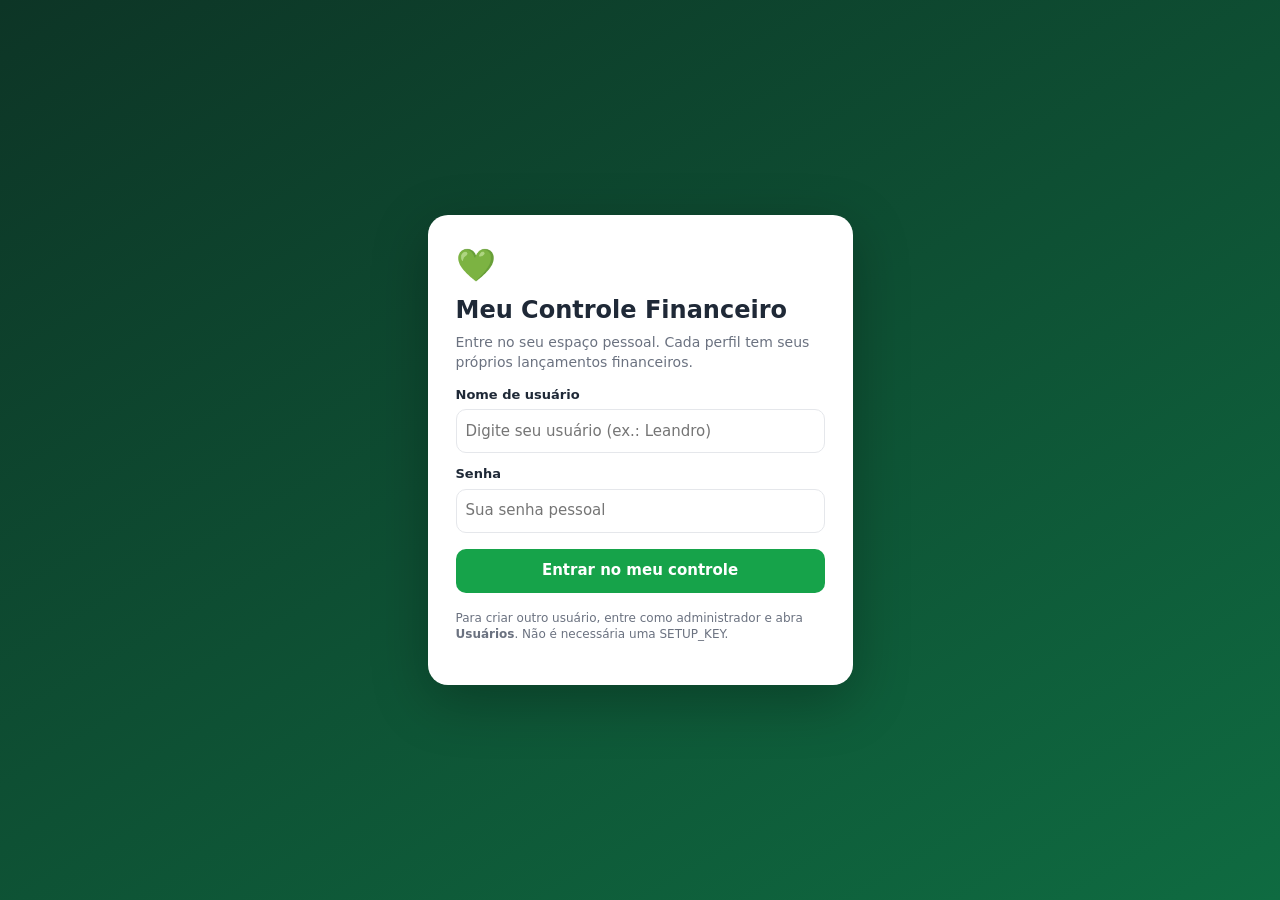
==== commit ce8323a1: "Add files via upload" ====
--- a/index.html
+++ b/index.html
@@ -40,17 +40,44 @@
 nav.bt{display:none;position:fixed;left:0;right:0;bottom:0;background:var(--card);border-top:1px solid var(--bd);overflow-x:auto;padding:4px 4px calc(4px + env(safe-area-inset-bottom,0px));z-index:20}
 nav.bt button{flex:none;border:0;background:none;color:var(--mu);font-size:11px;padding:4px 10px;display:flex;flex-direction:column;align-items:center;gap:1px;cursor:pointer}
 nav.bt button.on{color:var(--g);font-weight:700}
-/* Escolha do modo de cadastro apenas na aba Receitas */
-.rec-options{display:flex;gap:9px;flex-wrap:wrap;margin-bottom:12px}
-.rec-options .btn{flex:1;min-width:145px;min-height:42px}
-.rec-options .selected{box-shadow:inset 0 0 0 2px var(--g);font-weight:700}
-.rec-field{margin:8px 0 12px}
-.rec-field label{margin:0 0 4px}
-.rec-hint{color:var(--mu);font-size:13px;margin:8px 0}
-.rec-status{font-size:13px;border-radius:10px;padding:10px;margin:10px 0;background:var(--bs)}
+/* Ganhos — cadastro manual, sem conexão bancária */
+.gain-top{display:grid;grid-template-columns:repeat(3,minmax(0,1fr));gap:10px;margin:0 0 16px}
+.gain-top .card{margin:0}
+.gain-label{font-size:12px;color:var(--mu);margin-bottom:4px}
+.gain-value{font-size:clamp(17px,2.3vw,23px);font-weight:750;letter-spacing:-.02em}
+.gain-form-head,.gain-list-head{display:flex;align-items:center;justify-content:space-between;gap:12px;margin-bottom:12px;flex-wrap:wrap}
+.gain-form-head h3,.gain-list-head h3{margin:0;font-size:16px}
+.gain-fields{display:grid;grid-template-columns:minmax(0,2fr) minmax(130px,1fr);gap:11px 14px}
+.gain-fields .field{min-width:0}
+.gain-fields .field label{margin:0 0 5px}
+.gain-fields input,.gain-fields select{min-height:43px}
+.gain-actions{display:flex;justify-content:flex-end;margin-top:15px}
+.gain-actions .btn{min-height:42px;min-width:150px}
+.gain-entry{display:flex;align-items:center;gap:12px;padding:13px 0;border-top:1px solid var(--bd);flex-wrap:wrap}
+.gain-entry:first-of-type{border-top:0}
+.gain-entry-info{flex:1;min-width:130px}
+.gain-entry-info strong{display:block;margin-bottom:3px;overflow-wrap:anywhere}
+.gain-entry-info small{display:block;color:var(--mu)}
+.gain-entry-right{text-align:right;min-width:110px}
+.gain-entry-right b{display:block;font-size:17px}
+.gain-entry-buttons{display:flex;flex-wrap:wrap;gap:6px;align-items:center}
+.gain-entry-buttons .btn{white-space:nowrap}
+.gain-empty{text-align:center;padding:26px 10px;color:var(--mu);font-size:14px}
+.gain-pill{font-size:11px;padding:3px 8px;border-radius:99px;background:var(--gs);color:var(--g);display:inline-block;margin-top:4px}
+.gain-pill.waiting{background:var(--ys);color:var(--y)}
 #mainAdd[hidden]{display:none!important}
-.bank-mini{display:flex;justify-content:space-between;gap:10px;align-items:center;border-bottom:1px solid var(--bd);padding:10px 0;font-size:14px}
-.bank-mini:last-of-type{border-bottom:0}
+@media(max-width:580px){
+ .gain-top{gap:7px}
+ .gain-top .card{padding:11px}
+ .gain-label{font-size:11px}
+ .gain-value{font-size:clamp(14px,3.8vw,19px)}
+ .gain-fields{grid-template-columns:1fr 1fr;gap:10px}
+ .gain-fields .field:nth-child(1){grid-column:1/-1}
+ .gain-entry{gap:8px}
+ .gain-entry-buttons{width:100%}
+ .gain-entry-buttons .btn{flex:1}
+ .gain-actions .btn{width:100%}
+}
 @media(max-width:760px){aside{display:none}nav.bt{display:flex}.bl{grid-template-columns:90px 1fr 80px}}
 
 
@@ -73,7 +100,7 @@
 <section id="loginScreen" class="login-screen" aria-label="Autenticação do Meu Controle Financeiro">
  <div class="login-box">
   <div class="login-mark">💚</div><h1>Meu Controle Financeiro</h1>
-  <p>Entre no seu espaço pessoal. Cada perfil tem lançamentos e conexão bancária separados.</p>
+  <p>Entre no seu espaço pessoal. Cada perfil tem seus próprios lançamentos financeiros.</p>
   <form id="loginForm">
    <label for="loginWho">Nome de usuário</label>
    <input id="loginWho" type="text" maxlength="32" minlength="3" autocomplete="username" required placeholder="Digite seu usuário (ex.: Leandro)">
@@ -93,7 +120,7 @@
 const def=()=>({rec:[],fix:[],var:[],car:[],cmp:[],div:[],res:[]});
 const normalizeS=data=>{
  const a=Object.assign(def(),data&&typeof data==='object'?data:{});
- for(const k of ['rec','fix','var','car','cmp','div','res','pluggyIgnorados','pluggyVinculos','pluggySaldos','pluggyNeutros','pluggyAvisos'])if(!Array.isArray(a[k]))a[k]=[];
+ for(const k of ['rec','fix','var','car','cmp','div','res'])if(!Array.isArray(a[k]))a[k]=[];
  return a;
 };
 let S=normalizeS({}); // Somente os dados da conta autenticada são carregados.
@@ -119,12 +146,9 @@
   sessionStorage.setItem(SESSION_KEY,token);
   document.body.classList.remove('auth-locked');document.getElementById('loginScreen').hidden=true;
   document.getElementById('sessionName').textContent=authDisplayName;document.getElementById('manageUsersButton').hidden=!authIsAdmin;
-  window.pluggySessionCode='logado';window.pluggyUltimaConsulta=0;window.pluggyMsg='';
   go();
   // Nunca importa os dados antigos do navegador sem autorização explícita.
   if(authIsAdmin)offerLegacyImport();
-  // Os dados bancários podem ter até 24h de atraso na origem.
-  if(me.bankLinks>0) setTimeout(()=>{if(authToken&&!window.pluggyBusy)sincronizarMeuPluggy()},900);
  }catch(e){authToken='';sessionStorage.removeItem(SESSION_KEY);throw e;}
 }
 async function performLogin(event){
@@ -138,7 +162,7 @@
 const usernameValid = v => /^[\p{L}\p{N}][\p{L}\p{N}._-]{2,31}$/u.test(String(v||'').trim());
 function openManageUsers(){
  if(!authIsAdmin)return;
- open_(`<h3>👥 Criar novo usuário</h3><p class="ex">Acesso separado ao D1, sem compartilhar o banco ou registros financeiros de outra pessoa.</p>
+ open_(`<h3>👥 Criar novo usuário</h3><p class="ex">Cada pessoa tem seus próprios lançamentos.</p>
  <label for="newUsername">Nome de usuário</label><input id="newUsername" type="text" minlength="3" maxlength="32" autocomplete="off" placeholder="Ex.: Ray" aria-describedby="userNameHelp">
  <p id="userNameHelp" class="ex">De 3 a 32 caracteres; letras, números, ponto, hífen ou sublinhado. Sem espaços.</p>
  <label for="newUserPassword">Senha do novo usuário</label><input id="newUserPassword" type="password" minlength="12" maxlength="128" autocomplete="new-password" placeholder="Mínimo de 12 caracteres">
@@ -156,10 +180,10 @@
  }catch(e){er(e.message)}finally{btn.disabled=false;}
 }
 function openMyProfile(){
- open_(`<h3>✏️ Alterar nome de usuário</h3><p class="ex">Seus dados financeiros e conexões continuam vinculados ao mesmo perfil.</p>
+ open_(`<h3>✏️ Alterar nome de usuário</h3><p class="ex">Seus registros continuam vinculados ao mesmo perfil.</p>
  <label for="profileUsername">Novo nome de usuário</label><input id="profileUsername" type="text" minlength="3" maxlength="32" autocomplete="username" value="${E(authDisplayName)}">
  <label for="profilePassword">Sua senha atual para confirmar</label><input id="profilePassword" type="password" autocomplete="current-password" placeholder="Senha atual">
- <div style="display:flex;gap:8px;margin-top:16px;flex-wrap:wrap"><button class="btn" id="renameUserButton" onclick="renameMyUser()">Salvar nome</button><button class="btn s" onclick="close_()">Cancelar</button></div>`);
+ <div style="display:flex;gap:8px;margin-top:16px;flex-wrap:wrap"><button class="btn" id="renameUserButton" onclick="renameMyUser()">Salvar nome</button><button class="btn s" onclick="close_()">Cancelar</button></div><p class="ex" style="margin-top:15px"><button class="btn s" onclick="backupDados()">Baixar backup dos meus dados</button></p>`);
 }
 async function renameMyUser(){
  const name=document.getElementById('profileUsername')?.value.trim()||'';
@@ -205,7 +229,7 @@
  if(dirty||saveInProgress){clearTimeout(saveTimer);await flushSave();for(let n=0;n<40&&saveInProgress;n++)await new Promise(r=>setTimeout(r,50));}
  if(dirty||saveInProgress||saveConflict){alert('Existem alterações sem salvar. Exporte o backup JSON antes de sair.');return;}
  try{await apiRequest('/auth/logout',{method:'POST'})}catch{}
- authToken='';authUser='';authDisplayName='';authIsAdmin=false;document.getElementById('manageUsersButton').hidden=true;S=normalizeS({});window.pluggySessionCode='';sessionStorage.removeItem(SESSION_KEY);
+ authToken='';authUser='';authDisplayName='';authIsAdmin=false;document.getElementById('manageUsersButton').hidden=true;S=normalizeS({});sessionStorage.removeItem(SESSION_KEY);
  document.body.classList.add('auth-locked');document.getElementById('loginScreen').hidden=false;document.getElementById('loginPassword').value='';
 }
 async function authBoot(){
@@ -214,11 +238,6 @@
  if(token){try{await authActivate(token)}catch(e){showLoginError(e);}}
 }
 
-if(!Array.isArray(S.pluggyIgnorados))S.pluggyIgnorados=[];
-if(!Array.isArray(S.pluggyVinculos))S.pluggyVinculos=[];
-if(!Array.isArray(S.pluggySaldos))S.pluggySaldos=[];
-if(!Array.isArray(S.pluggyNeutros))S.pluggyNeutros=[]; // Transações especiais sem impacto duplicado.
-if(!Array.isArray(S.pluggyAvisos))S.pluggyAvisos=[];
 const save=()=>queueStateSave();
 const now=new Date(),loc=d=>d.getFullYear()+"-"+String(d.getMonth()+1).padStart(2,"0");
 let ym=loc(now),tab="dash";const today=loc(now)+"-"+String(now.getDate()).padStart(2,"0");
@@ -227,12 +246,12 @@
 const mi=y=>+y.slice(0,4)*12+ +y.slice(5,7)-1,fm=n=>Math.floor(n/12)+"-"+String(n%12+1).padStart(2,"0");
 const MN=["Jan","Fev","Mar","Abr","Mai","Jun","Jul","Ago","Set","Out","Nov","Dez"];
 const sum=a=>a.reduce((s,x)=>s+(+x.valor||0),0);
-const CR=["Salário","Comissão","Hora extra","Benefício","Renda extra","Outras receitas"],CV=["Mercado","Alimentação","Transporte","Combustível","Farmácia","Lazer","Compras","Delivery","Outros"],CF=["Aluguel","Condomínio","Água","Energia","Internet","Telefone","Assinatura","Mensalidade","Seguro","Outra fixa"];
-const NAV=[["dash","📊","Início"],["rec","💰","Receitas"],["fix","🏠","Gastos fixos"],["var","🛒","Gastos variáveis"],["car","💳","Cartões"],["div","📉","Dívidas"],["pag","🗓️","Contas a pagar"],["res","🐷","Reserva"],["rel","📈","Relatórios"]];
-const T={rec:"Salários e receitas",fix:"Gastos fixos",var:"Gastos variáveis",car:"Cartões de crédito",div:"Minhas dívidas",pag:"Contas a pagar",res:"Reserva financeira",rel:"Relatórios",dash:"Visão geral"};
+const CR=["Salário","Comissão","Hora extra","Benefício","Renda extra","Outros ganhos"],CV=["Mercado","Alimentação","Transporte","Combustível","Farmácia","Lazer","Compras","Delivery","Outros"],CF=["Aluguel","Condomínio","Água","Energia","Internet","Telefone","Assinatura","Mensalidade","Seguro","Outra fixa"];
+const NAV=[["dash","📊","Início"],["rec","💰","Ganhos"],["fix","🏠","Gastos fixos"],["var","🛒","Gastos variáveis"],["car","💳","Cartões"],["div","📉","Dívidas"],["pag","🗓️","Contas a pagar"],["res","🐷","Reserva"],["rel","📈","Relatórios"]];
+const T={rec:"Meus ganhos",fix:"Gastos fixos",var:"Gastos variáveis",car:"Cartões de crédito",div:"Minhas dívidas",pag:"Contas a pagar",res:"Reserva financeira",rel:"Relatórios",dash:"Visão geral"};
 const FR=[["unica","Única"],["mensal","Mensal"]];
 const F={
-rec:{t:"Receita",f:[["desc","Descrição","text","Ex.: Salário da empresa"],["valor","Valor (R$)","number","Informe aqui o valor que você recebe"],["data","Data de recebimento","date"],["cat","Categoria","select",CR],["freq","Recorrência","select",FR],["st","Situação","select",[["0","Previsto"],["1","Recebido"]]]]},
+rec:{t:"Ganho",f:[["desc","Descrição","text","Ex.: Salário da empresa"],["valor","Valor (R$)","number",""],["data","Data de recebimento","date"],["cat","Categoria","select",CR],["freq","Recorrência","select",FR],["st","Situação","select",[["0","Previsto"],["1","Recebido"]]]]},
 fix:{t:"Gasto fixo",f:[["desc","Descrição","text","Ex.: Aluguel"],["valor","Valor (R$)","number"],["data","Primeiro vencimento","date"],["freq","Frequência","select",[["mensal","Mensal"],["anual","Anual"],["unica","Única"]]],["cat","Tipo","select",CF],["st","Situação","select",[["0","Pendente"],["1","Pago"]]]]},
 var:{t:"Gasto variável",f:[["desc","Descrição","text","Ex.: Compras do mês"],["valor","Valor (R$)","number"],["data","Data","date"],["cat","Categoria","select",CV]]},
 car:{t:"Cartão",f:[["nome","Nome do cartão","text","Ex.: Nubank"],["banco","Banco ou instituição","text"],["limite","Limite total (R$)","number"],["fech","Dia de fechamento","number","Dia em que a fatura fecha (1 a 28)"],["venc","Dia de vencimento","number","Dia em que você paga a fatura"]]},
@@ -252,7 +271,7 @@
 function tot(y){const r=recs(y),b=bills(y),v=S.var.filter(i=>i.data.slice(0,7)===y);
 const rr=sum(r.filter(x=>x.paid)),rp=sum(r.filter(x=>!x.paid)),dp=sum(b.filter(x=>x.paid))+sum(v),dn=sum(b.filter(x=>!x.paid));
 return{r,b,v,rr,rp,dp,dn,saldo:rr-dp,livre:rr+rp-dp-dn,bp:sum(b.filter(x=>x.paid)),bn:dn}}
-function tg(k,id){const y=ym,L={fix:S.fix,fat:S.car,rec:S.rec,div:S.div}[k],it=L.find(x=>x.id===id);if(it.pluggyRef)return;it.pm=it.pm||{};const on=!it.pm[y];it.pm[y]=on;if(k==="div")it.pagas=Math.max(0,+it.pagas+(on?1:-1));save();go()}
+function tg(k,id){const y=ym,L={fix:S.fix,fat:S.car,rec:S.rec,div:S.div}[k],it=L.find(x=>x.id===id);it.pm=it.pm||{};const on=!it.pm[y];it.pm[y]=on;if(k==="div")it.pagas=Math.max(0,+it.pagas+(on?1:-1));save();go()}
 // ---- UI
 const bar=(l,v,max,c,txt)=>`<div class="bl"><span>${E(l)}</span><div class="bar"><i style="width:${max?Math.min(100,Math.max(0,v/max*100)):0}%;background:var(--${c})"></i></div><span>${txt??R(v)}</span></div>`;
 const tip=t=>`<div class="tip">💡 ${t}</div>`;
@@ -260,224 +279,78 @@
 const eb=(k,id)=>`<button class="btn s" onclick="edit('${k}','${id}')">Editar</button> <button class="btn d" onclick="del('${k}','${id}')">Excluir</button>`;
 const tgl=(k,id,p,a,b)=>`<button class="btn s" onclick="tg('${k}','${id}')">${p?b:a}</button>`;
 function nav(){const h=NAV.map(n=>`<button class="nb ${n[0]===tab?"on":""}" onclick="tab='${n[0]}';go()">${n[1]} ${n[2]}</button>`).join("");$("#sn").innerHTML=h;$("#bn").innerHTML=NAV.map(n=>`<button class="${n[0]===tab?"on":""}" onclick="tab='${n[0]}';go()"><span style="font-size:18px">${n[1]}</span>${n[2].split(" ")[0]}</button>`).join("")}
-function go(){if(!authToken)return;nav();$("#ti").textContent=T[tab];$("#ym").value=ym;$("#v").innerHTML=V[tab]();$("#mainAdd").hidden=["rec","fix","var"].includes(tab);window.scrollTo(0,0)}
+function go(){if(!authToken)return;nav();$("#ti").textContent=T[tab];$("#ym").value=ym;$("#v").innerHTML=V[tab]();$("#mainAdd").hidden=tab==="rec";window.scrollTo(0,0)}
 const V={
 dash(){const t=tot(ym),dv=S.div.reduce((s,d)=>s+rest(d),0),cat={};t.v.forEach(x=>cat[x.cat]=(cat[x.cat]||0)+ +x.valor);t.b.forEach(x=>cat[x.cat]=(cat[x.cat]||0)+x.valor);const cs=Object.entries(cat).sort((a,b)=>b[1]-a[1]),mx=cs[0]?cs[0][1]:0,mxx=Math.max(t.rr+t.rp,t.dp+t.dn,1);
 const ev=[5,4,3,2,1,0].map(n=>{const y=fm(mi(ym)-n);return[MN[+y.slice(5)-1],tot(y).saldo]}),em=Math.max(...ev.map(e=>Math.abs(e[1])),1);
 const K=(a,b,c,d)=>`<div class="card"><div class="k">${a}</div><div class="v ${c}">${b}</div><div class="k">${d||""}</div></div>`;
-return pluggySaldosCard()+tip("Saldo bancário consultado: o valor disponibilizado pela instituição. Receitas e despesas abaixo são movimentos do mês, não devem ser somados novamente ao saldo do banco.")+`<div class="grid">${K("Receitas do mês",R(t.rr+t.rp),"g","Recebido "+R(t.rr)+" · previsto "+R(t.rp))}${K("Gastos do mês",R(t.dp+t.dn),"r","Pago "+R(t.dp)+" · pendente "+R(t.dn))}${K("Dívidas restantes",R(dv),"r")}${K("Contas pendentes",R(t.bn),"y")}${K("Contas pagas",R(t.bp),"g")}${K("Saldo do mês (controle)",R(t.saldo),t.saldo<0?"r":"g","Recebido menos pago no mês")}${K("Sobra estimada do mês",R(t.livre),t.livre<0?"r":"b","Não representa o saldo do banco")}</div>
-<div class="two"><div class="card"><h3>Receitas versus despesas</h3>${bar("Receitas",t.rr+t.rp,mxx,"g")}${bar("Despesas",t.dp+t.dn,mxx,"r")}</div>
+return `<div class="grid">
+${K("Ganhos recebidos",R(t.rr),"g", "No mês selecionado")}
+${K("Gastos pagos",R(t.dp),"r", "Inclui gastos variáveis")}
+${K("Saldo registrado",R(t.saldo),t.saldo<0?"r":"g","Ganhos recebidos − gastos pagos")}
+${K("A receber",R(t.rp),"y", "Ganhos previstos")}
+${K("A pagar",R(t.dn),"y", "Contas ainda pendentes")}
+</div><p class="ex" style="margin-bottom:14px">Valores calculados pelos seus lançamentos, não pelo saldo bancário.</p>
+<div class="two"><div class="card"><h3>Ganhos e despesas</h3>${bar("Ganhos",t.rr+t.rp,mxx,"g")}${bar("Despesas",t.dp+t.dn,mxx,"r")}</div>
 <div class="card"><h3>Gastos por categoria</h3>${cs.length?cs.map(c=>bar(c[0],c[1],mx,"b")).join(""):'<p class="ex">Nenhum gasto neste mês ainda.</p>'}</div>
 <div class="card"><h3>Evolução do saldo (6 meses)</h3>${ev.map(e=>bar(e[0],Math.abs(e[1]),em,e[1]<0?"r":"g",R(e[1]))).join("")}</div>
 <div class="card"><h3>Quitação das dívidas</h3>${S.div.length?S.div.map(d=>bar(d.nome,+d.pagas,+d.total,"g",Math.round(d.pagas/d.total*100||0)+"%")).join(""):'<p class="ex">Cadastre uma dívida para acompanhar.</p>'}</div></div>`},
-rec(){const r=recs(ym);
-return `<div class="card"><h3>🔗 Open Finance • Meu Pluggy</h3>${pluggyPanel()}</div>`+
-`<div class="card"><h3>Entradas de ${ym.slice(5)}/${ym.slice(0,4)}</h3>${r.length?r.map(i=>row(E(i.desc),E(i.cat)+" · "+D(dd(i,ym))+(i.pluggyRef?" · 🔗 Banco":" · Cadastro anterior"),R(i.valor),eb("rec",i.id),(i.pluggyRef?'<span class="tag">Importada</span>':`<span class="tag ${i.pm?.[ym]?"":"p"}">${i.pm?.[ym]?"Recebida":"Prevista"}</span>`))).join(""):'<p class="ex">Nenhuma entrada encontrada para este mês.</p>'}</div>`+
-`<div class="grid"><div class="card"><div class="k">Recebido</div><div class="v g">${R(sum(r.filter(x=>x.paid)))}</div></div><div class="card"><div class="k">Previsto (antigo)</div><div class="v y">${R(sum(r.filter(x=>!x.paid)))}</div></div></div>`},
-fix(){const b=S.fix.filter(i=>ap(i,ym));return tip("Cadastre suas contas para saber quanto do seu salário já está comprometido.")+`<div class="card">${b.length?b.map(i=>{const p=!!(i.pm&&i.pm[ym]);return row(E(i.desc),E(i.cat)+" · "+(i.pluggyRef?"Pagamento no banco ":"vence ")+D(dd(i,ym))+" · "+i.freq+(i.pluggyRef?" · 🔗 Importado":""),R(i.valor),(i.pluggyRef?'':tgl("fix",i.id,p,"Marcar paga","Desfazer")+" ")+eb("fix",i.id)+(i.pluggyRef?` <button class="btn s" onclick="pluggyAlterarTipo('fix','${i.id}')">Mover para variáveis</button>`:''),(i.pluggyRef?'':`<span class="tag ${p?"":"p"}">${p?"Paga":"Pendente"}</span>`))}).join(""):'<p class="ex">Nenhum gasto fixo neste mês.</p>'}</div><div class="card"><div class="k">Total de gastos fixos do mês</div><div class="v r">${R(sum(b))}</div></div>`},
-var(){const c=window.fc||"";const l=S.var.filter(i=>i.data.slice(0,7)===ym&&(!c||i.cat===c)).sort((a,b)=>b.data.localeCompare(a.data));return tip("Registre aqui os gastos do dia a dia, como mercado e transporte.")+`<div class="card"><select onchange="fc=this.value;go()"><option value="">Todas as categorias</option>${CV.map(x=>`<option ${x===c?"selected":""}>${x}</option>`).join("")}</select>${l.length?l.map(i=>row(E(i.desc),E(i.cat)+" · "+D(i.data)+(i.pluggyRef?" · 🔗 Importado":""),R(i.valor),eb("var",i.id)+(i.pluggyRef?` <button class="btn s" onclick="pluggyAlterarTipo('var','${i.id}')">Mover para fixos</button>`:''))).join(""):'<p class="ex">Nenhum gasto encontrado.</p>'}</div><div class="card"><div class="k">Total filtrado</div><div class="v r">${R(sum(l))}</div></div>`},
+rec(){
+ const r=recs(ym).sort((a,b)=>dd(b,ym).localeCompare(dd(a,ym)));
+ const received=sum(r.filter(x=>x.paid)),waiting=sum(r.filter(x=>!x.paid));
+ const initialDate=ym===loc(new Date())?today:ym+'-01';
+ const summary=`<div class="gain-top">
+  <div class="card"><div class="gain-label">Recebido</div><div class="gain-value g">${R(received)}</div></div>
+  <div class="card"><div class="gain-label">Previsto</div><div class="gain-value y">${R(waiting)}</div></div>
+  <div class="card"><div class="gain-label">Total</div><div class="gain-value">${R(received+waiting)}</div></div>
+ </div>`;
+ const form=`<section class="card" aria-label="Cadastrar ganho">
+  <div class="gain-form-head"><h3>+ Novo ganho</h3><span class="ex" style="margin:0">Preenchimento manual</span></div>
+  <form id="gainForm" onsubmit="novoGanho(event)">
+  <div class="gain-fields">
+   <div class="field"><label for="gainDesc">Descrição</label><input id="gainDesc" type="text" maxlength="120" placeholder="Ex.: Salário, Pix recebido" autocomplete="off" required></div>
+   <div class="field"><label for="gainValor">Valor (R$)</label><input id="gainValor" type="number" min="0.01" step="0.01" inputmode="decimal" placeholder="0,00" required></div>
+   <div class="field"><label for="gainData">Data</label><input id="gainData" type="date" value="${initialDate}" required></div>
+   <div class="field"><label for="gainCat">Categoria</label><select id="gainCat">${CR.map(x=>`<option value="${E(x)}">${E(x)}</option>`).join('')}</select></div>
+   <div class="field"><label for="gainFreq">Repetição</label><select id="gainFreq"><option value="unica">Uma vez</option><option value="mensal">Todo mês</option></select></div>
+   <div class="field"><label for="gainState">Situação</label><select id="gainState"><option value="1">Recebido</option><option value="0">Previsto</option></select></div>
+  </div>
+  <div class="gain-actions"><button class="btn" type="submit">Salvar ganho</button></div></form>
+ </section>`;
+ const items=r.length?r.map(i=>`<div class="gain-entry">
+    <div class="gain-entry-info"><strong>${E(i.desc)}</strong><small>${E(i.cat||'Outros ganhos')} · ${D(dd(i,ym))}${i.freq==='mensal'?' · Mensal':''}</small></div>
+    <div class="gain-entry-right"><b class="g">${R(i.valor)}</b><span class="gain-pill ${i.paid?'':'waiting'}">${i.paid?'Recebido':'Previsto'}</span></div>
+    <div class="gain-entry-buttons"><button class="btn s" onclick="tg('rec','${i.id}')">${i.paid?'Desfazer recebimento':'Marcar recebido'}</button>${eb('rec',i.id)}</div>
+   </div>`).join(''):'<div class="gain-empty">Nenhum ganho neste mês. Adicione o primeiro acima.</div>';
+ return summary+form+`<section class="card"><div class="gain-list-head"><h3>Ganhos de ${ym.slice(5)}/${ym.slice(0,4)}</h3><span class="ex" style="margin:0">${r.length} lançamento(s)</span></div>${items}</section>`;
+},
+fix(){const b=S.fix.filter(i=>ap(i,ym));return `<div class="card">${b.length?b.map(i=>{const p=!!(i.pm&&i.pm[ym]);return row(E(i.desc),E(i.cat||'Outra fixa')+" · vence "+D(dd(i,ym))+" · "+E(i.freq||'unica'),R(i.valor),tgl("fix",i.id,p,"Marcar paga","Desfazer pagamento")+" "+eb("fix",i.id),`<span class="tag ${p?'':'p'}">${p?'Paga':'Pendente'}</span>`)}).join(''):'<p class="ex">Nenhum gasto fixo neste mês.</p>'}</div><div class="card"><div class="k">Total de gastos fixos</div><div class="v r">${R(sum(b))}</div></div>`},
+var(){const c=window.fc||"";const l=S.var.filter(i=>i.data.slice(0,7)===ym&&(!c||i.cat===c)).sort((a,b)=>b.data.localeCompare(a.data));return `<div class="card"><select aria-label="Filtrar por categoria" onchange="fc=this.value;go()"><option value="">Todas as categorias</option>${CV.map(x=>`<option ${x===c?'selected':''}>${x}</option>`).join('')}</select>${l.length?l.map(i=>row(E(i.desc),E(i.cat||'Outros')+' · '+D(i.data),R(i.valor),eb('var',i.id))).join(''):'<p class="ex" style="margin-top:12px">Nenhum gasto registrado.</p>'}</div><div class="card"><div class="k">Total filtrado</div><div class="v r">${R(sum(l))}</div></div>`},
 car(){return tip("Cadastre o cartão e depois suas compras. A fatura é calculada sozinha e pagar a fatura não conta como gasto duplicado.")+(S.car.length?S.car.map(c=>{const f=fat(c),cur=f[mi(ym)]||0,pg=!!(c.pm&&c.pm[ym]),usado=Object.keys(f).filter(m=>!(c.pm&&c.pm[fm(+m)])).reduce((s,m)=>s+f[m],0);return`<div class="card"><b>💳 ${E(c.nome)}</b> <small class="k">${E(c.banco)}</small><div class="grid" style="margin-top:8px"><div><div class="k">Limite</div><b>${R(c.limite)}</b></div><div><div class="k">Disponível</div><b class="${c.limite-usado<0?"r":"g"}">${R(c.limite-usado)}</b></div><div><div class="k">Fatura de ${ym.slice(5)}/${ym.slice(0,4)}</div><b class="r">${R(cur)}</b></div><div><div class="k">Fecha dia ${c.fech} · vence dia ${c.venc}</div></div></div>${cur>0?tgl("fat",c.id,pg,"Registrar pagamento da fatura","Desfazer pagamento")+" ":""}${eb("car",c.id)}${S.cmp.filter(p=>p.cid===c.id).map(p=>{const n=+p.parc||1,r=Object.keys(fat({...c,id:"x"})).length;const cl=mi(p.data.slice(0,7))+(+p.data.slice(8,10)>c.fech?1:0)+(c.venc<=c.fech?1:0),fut=Math.max(0,Math.min(n,cl+n-mi(ym)));return row(E(p.desc),D(p.data)+" · "+n+"x de "+R(p.valor/n)+" · "+fut+" parcela(s) a vencer",R(p.valor),eb("cmp",p.id))}).join("")}</div>`}).join(""):'<div class="card"><p class="ex">Nenhum cartão cadastrado.</p></div>')+(S.car.length?`<button class="btn" onclick="add('cmp')">+ Nova compra no cartão</button>`:"")},
 div(){const dv=S.div,or=sum(dv.map(d=>({valor:d.orig}))),rs=dv.reduce((s,d)=>s+rest(d),0),mn=dv.reduce((s,d)=>s+(+d.pagas<+d.total?+d.parcela:0),0);return tip("Cadastre cada dívida. Ao pagar uma parcela, o valor restante e o progresso se atualizam sozinhos.")+`<div class="grid"><div class="card"><div class="k">Total de dívidas</div><div class="v">${R(or)}</div></div><div class="card"><div class="k">Já pago</div><div class="v g">${R(Math.max(0,or-rs))}</div></div><div class="card"><div class="k">Restante</div><div class="v r">${R(rs)}</div></div><div class="card"><div class="k">Parcelas por mês</div><div class="v y">${R(mn)}</div></div></div>`+dv.map(d=>{const p=Math.round(d.pagas/d.total*100)||0;return`<div class="card"><b>${E(d.nome)}</b> <small class="k">${E(d.inst)}${d.juros?" · juros "+d.juros+"% ao mês":""}</small><div class="k">Parcela ${R(d.parcela)} · ${d.pagas}/${d.total} pagas · restam ${R(rest(d))} · vence dia ${+d.data.slice(8,10)}</div>${bar("Progresso",p,100,"g",p+"%")}${eb("div",d.id)}</div>`}).join("")||'<div class="card"><p class="ex">Nenhuma dívida cadastrada. Que bom!</p></div>'},
 pag(){const b=bills(ym).sort((a,c)=>a.due.localeCompare(c.due)),G=[["Vencidas","v",x=>!x.paid&&x.due<today],["Vencem hoje","p",x=>!x.paid&&x.due===today],["Próximos vencimentos","",x=>!x.paid&&x.due>today],["Pagas","",x=>x.paid]];return tip("Marque uma conta como paga para atualizar seu saldo.")+G.map(g=>{const l=b.filter(g[2]);return`<div class="card"><h3>${g[0]} (${l.length}) · ${R(sum(l))}</h3>${l.length?l.map(x=>row(E(x.desc),"Vence em "+D(x.due),R(x.valor),tgl(x.k,x.id,x.paid,"Marcar como paga","Desfazer"),`<span class="tag ${x.paid?"":g[1]||"p"}">${x.paid?"Paga":g[0]==="Vencidas"?"Vencida":"A pagar"}</span>`)).join(""):'<p class="ex">Nada aqui.</p>'}</div>`}).join("")},
 res(){const t=sum(S.res.map(r=>({valor:r.atual})));return tip("Guarde dinheiro para seus objetivos e acompanhe o quanto já conseguiu.")+`<div class="card"><div class="k">Total guardado</div><div class="v g">${R(t)}</div></div>`+S.res.map(r=>{const p=Math.min(100,Math.round(r.atual/r.meta*100)||0),f=+r.contrib>0?Math.ceil(Math.max(0,r.meta-r.atual)/r.contrib):0;return`<div class="card"><b>${E(r.nome)}</b> <small class="k">${E(r.obj)}</small>${bar(R(r.atual),p,100,"g",p+"%")}<div class="k">Meta ${R(r.meta)} · contribuição ${R(r.contrib)}/mês${f?" · faltam ~"+f+" meses":""}</div><button class="btn s" onclick="dep('${r.id}')">+ Guardar contribuição</button> ${eb("res",r.id)}</div>`}).join("")},
 rel(){const y=ym.slice(0,4),ms=[...Array(12)].map((_,i)=>{const k=y+"-"+String(i+1).padStart(2,"0"),t=tot(k);return{k,n:MN[i],r:t.rr,d:t.dp,s:t.saldo}}),mx=Math.max(...ms.map(m=>Math.max(m.r,m.d)),1),t=tot(ym),cat={};t.v.forEach(x=>cat[x.cat]=(cat[x.cat]||0)+ +x.valor);t.b.forEach(x=>cat[x.cat]=(cat[x.cat]||0)+x.valor);const cs=Object.entries(cat).sort((a,b)=>b[1]-a[1]),tr=sum(ms.map(m=>({valor:m.r}))),td=sum(ms.map(m=>({valor:m.d})));
-return tip("Aqui você compara seus meses. Barras verdes são o que entrou e vermelhas o que saiu.")+`<div class="grid"><div class="card"><div class="k">Receitas de ${y}</div><div class="v g">${R(tr)}</div></div><div class="card"><div class="k">Despesas de ${y}</div><div class="v r">${R(td)}</div></div><div class="card"><div class="k">Saldo final</div><div class="v ${tr-td<0?"r":"g"}">${R(tr-td)}</div></div></div><div class="two"><div class="card"><h3>Mês a mês em ${y}</h3><p class="ex">Considera só o que foi recebido e pago.</p>${ms.map(m=>bar(m.n+" +",m.r,mx,"g")+bar(m.n+" −",m.d,mx,"r")).join("")}</div><div><div class="card"><h3>Gastos por categoria (${ym.slice(5)}/${y})</h3>${cs.length?cs.map(c=>bar(c[0],c[1],cs[0][1],"b")).join(""):'<p class="ex">Sem gastos no mês.</p>'}</div><div class="card"><h3>Dívidas e reserva</h3>${S.div.map(d=>bar(d.nome,+d.pagas,+d.total,"g",Math.round(d.pagas/d.total*100||0)+"%")).join("")}${S.res.map(r=>bar(r.nome,+r.atual,+r.meta,"b",Math.round(r.atual/r.meta*100||0)+"%")).join("")||""}${!S.div.length&&!S.res.length?'<p class="ex">Nada cadastrado.</p>':""}</div><button class="btn" onclick="exp()">⬇ Exportar tudo (CSV)</button></div></div>`}};
-// Open Finance: somente contas BANK, sem somar saldos externos duas vezes.
-// Nenhuma credencial secreta é guardada no navegador.
-window.recModo='pluggy';
-window.pluggyEndpoint='https://meu-controle-financeiro-api.leandrocmrg001.workers.dev';
-window.pluggyMsg='';
-window.pluggyPendentes=[];
-window.pluggyBusy=false;
-window.pluggySessionCode="";
-window.pluggyUltimaConsulta=0;
-const pluggyNorm=s=>String(s||'').normalize('NFD').replace(/[\u0300-\u036f]/g,'').toLowerCase().replace(/[^a-z0-9]+/g,' ').trim();
-const pluggyVal=t=>t && typeof t.ref==='string' && /^[\w:-]{1,200}$/.test(t.ref) && /^20\d{2}-\d{2}-\d{2}$/.test(t.data)
-  && ['entrada','saida'].includes(t.tipo) && Number.isFinite(t.valor) && t.valor>0 && typeof t.desc==='string' && t.desc.length>0;
-function pluggySaldosCard(){
- if(!S.pluggySaldos?.length)return `<div class="card"><h3>🏦 Saldo da conta conectada</h3><p class="ex">Conecte o Meu Pluggy na aba Receitas para consultar o último saldo bancário disponível.</p><button class="btn s" onclick="tab='rec';recModo='pluggy';go()">Conectar / atualizar banco</button></div>`;
- const validas=S.pluggySaldos.filter(c=>c.moeda==='BRL'&&Number.isFinite(c.saldo));
- if(!validas.length)return '<div class="card"><h3>🏦 Saldo bancário</h3><p class="ex">O banco não forneceu um saldo válido nesta consulta.</p></div>';
- const valor=validas.reduce((a,c)=>a+c.saldo,0);
- const horario=S.pluggyAtualizadoEm||'';
- const consulta=S.pluggyConsulta||'';
- const formatar=x=>x&&!Number.isNaN(new Date(x).getTime())?new Date(x).toLocaleString('pt-BR'):'não informada';
- return `<div class="card"><div class="bank-top"><h3>🏦 Saldo atual informado pelo banco</h3><button class="btn s" onclick="pluggyAtualizarAgora()" ${window.pluggyBusy?'disabled':''}>↻ Consultar novamente</button></div><div class="v ${valor<0?'r':'g'}" style="font-size:28px">${R(valor)}</div><div class="ex">Última atualização na Pluggy: ${E(formatar(horario))} · Consultado pelo site: ${E(formatar(consulta))}</div>${validas.map(c=>`<div class="bank-mini"><span>${E(c.nome)}</span><b class="${c.saldo<0?'r':'g'}">${R(c.saldo)}</b></div>`).join('')}<p class="ex">Saldos informados pela instituição. Podem ter atraso de até 24 horas. Não representam saldo histórico do mês ${E(ym)}.</p></div>`;
-}
-function pluggyPanel(){
- return `<p class="rec-hint">A sessão de ${E(authDisplayName)} permite consultar apenas os bancos autorizados para este perfil.</p>
- <button class="btn" id="pluggySync" onclick="sincronizarMeuPluggy()" ${window.pluggyBusy?'disabled':''}>↻ ${window.pluggyBusy?'Sincronizando...':'Sincronizar meu banco'}</button>
- <button class="btn s" onclick="pluggyBackup()">⬇ Backup JSON</button>
- ${window.pluggyMsg?`<div class="rec-status" role="status">${E(window.pluggyMsg)}</div>`:''}
- ${pluggySaldosCard()}
- ${S.pluggyAvisos.length?`<div class="card"><h3>ℹ️ Movimentações para conferir</h3><p class="ex">Transferências, aplicações e faturas não entram como gastos duplicados.</p>${S.pluggyAvisos.slice(-20).reverse().map(t=>`<div class="row"><div class="i"><b>${E(t.desc)}</b><small>${E(t.data)} · ${E(t.motivo||'Verificar natureza')}</small></div><b>${R(t.valor)}</b><button class="btn s" onclick="pluggyReclassificarEspecial('${E(t.ref)}')">Reclassificar</button></div>`).join('')}</div>`:''}
- <p class="rec-hint">O site consulta a Pluggy sem pedir uma segunda senha. O banco pode atualizar a conexão com atraso, normalmente cerca de 24 horas.</p>`;
-}
-function pluggyAtualizarAgora(){sincronizarMeuPluggy();}
-function pluggyBackup(){
- const txt=JSON.stringify({geradoEm:new Date().toISOString(),chave:KEY,dados:S},null,2);
- const url=URL.createObjectURL(new Blob([txt],{type:'application/json'}));
- const a=document.createElement('a');a.href=url;a.download='backup-meu-controle-financeiro.json';document.body.append(a);a.click();a.remove();setTimeout(()=>URL.revokeObjectURL(url),10000);
-}
-function pluggyExistente(ref){
- return S.pluggyIgnorados.includes(ref) || S.pluggyVinculos.includes(ref)
- || S.rec.some(i=>i.pluggyRef===ref) || S.var.some(i=>i.pluggyRef===ref)
- || S.fix.some(i=>i.pluggyRef===ref) || S.pluggyNeutros.some(i=>i.ref===ref);
-}
-function pluggyComparar(t,desc,data,valor){
- if(Math.abs(Number(valor)-t.valor)>0.009 || !/^\d{4}-\d{2}-\d{2}$/.test(data||''))return false;
- const dt=new Date(t.data+'T12:00:00'), dr=new Date(data+'T12:00:00');
- if(Math.abs(dt-dr)>3*86400000)return false;
- const a=pluggyNorm(t.desc).replace(/^(?:pix|pagamento|compra)\s+/,'');
- const b=pluggyNorm(desc).replace(/^(?:pix|pagamento|compra)\s+/,'');
- return !!(a.length>=4&&b.length>=4&&(a.includes(b)||b.includes(a)));
-}
-// Classificação por evidências da descrição. Uma única conta paga NÃO comprova recorrência.
-// Por isso, contas fixas bancárias entram como pagamentos únicos; novos meses são importados separadamente.
-const PLUGGY_REGRAS_FIXAS=[
- [/\b(aluguel|locacao|condominio|prestacao imovel)\b/,"Aluguel"],
- [/\b(sabesp|conta de agua|saneamento|sanesul|copasa)\b/,"Água"],
- [/\b(enel|cpfl|energisa|equatorial|cemig|conta de luz|energia eletrica)\b/,"Energia"],
- [/\b(vivo fibra|claro net|tim internet|internet fibra|banda larga)\b/,"Internet"],
- [/\b(telefone fixo|conta telefone|plano celular|telefonia)\b/,"Telefone"],
- [/\b(netflix|spotify|spotify premium|disney|disney plus|hbo|max premium|amazon prime|prime video|assinatura|mensalidade streaming|deezer|youtube premium|icloud|apple one|microsoft 365|office 365|google one|google storage|google drive|google workspace|google storage plan|google yt premium|google play subscription)\b/,"Assinatura"],
- [/\b(escola|faculdade|curso mensal|mensalidade)\b/,"Mensalidade"],
- [/\b(seguro auto|seguro vida|seguradora)\b/,"Seguro"]
-];
-function pluggyClassificarFixo(t){
- const n=pluggyNorm(t.desc);
- for(const [regex,cat] of PLUGGY_REGRAS_FIXAS)if(regex.test(n))return cat;
- // Alguns bancos descrevem assinaturas com prefixos de cobrança.
- if(/\b(google\s*\*?\s*(one|storage|youtube|ytpremium|workspace)|google\s+services\s+subscription|spotify\s*\*|apple\s*\*\s*icloud)\b/.test(n))return 'Assinatura';
- // Cobranças digitais genéricas (ex.: GOOGLE *SERVICES) só viram fixas quando
- // uma cobrança semelhante já apareceu em outro mês, em data e valor compatíveis.
- const digital=/\b(google|apple|adobe|canva|dropbox|microsoft|msft|gplay|youtube)\b/.test(n);
- if(digital && t.data && Number(t.valor)>0){
-   const chave=x=>pluggyNorm(x).replace(/\b(?:\d{2,}|pagamento|compra|debito|cartao|br|brasil|com)\b/g,'').trim().slice(0,32);
-   const k=chave(t.desc),atualMes=t.data.slice(0,7),dia=+t.data.slice(8,10);
-   const existente=[...S.fix,...S.var].some(x=>x.pluggyRef && x.pluggyRef!==t.pluggyRef && x.data?.slice(0,7)!==atualMes &&
-     chave(x.desc)===k && Math.abs((+x.valor||0)-(+t.valor||0))<=Math.max(1,Math.abs(+t.valor)*0.10) && Math.abs((+x.data.slice(8,10))-dia)<=6);
-   if(existente)return 'Assinatura';
- }
- return null;
-}
-function pluggyAcumular(t){
- const mes=t.data.slice(0,7);
- if(t.tipo==='entrada'){
-   S.rec.push({id:uid(),desc:t.desc.slice(0,120),valor:t.valor,data:t.data,cat:CR.includes(t.cat)?t.cat:'Outras receitas',freq:'unica',pm:{[mes]:true},pluggyRef:t.ref});
- }else{
-   const fixa=pluggyClassificarFixo(t);
-   if(fixa){
-     S.fix.push({id:uid(),desc:t.desc.slice(0,120),valor:t.valor,data:t.data,cat:fixa,freq:'unica',pm:{[mes]:true},pluggyRef:t.ref});
-   }else{
-     S.var.push({id:uid(),desc:t.desc.slice(0,120),valor:t.valor,data:t.data,cat:CV.includes(t.cat)?t.cat:'Outros',pm:{},pluggyRef:t.ref});
-   }
- }
-}
-// Migração prudente: move somente importações antigas classificadas genericamente como "Outros".
-// Lançamentos editados com categoria específica ficam como estão.
-function pluggyMigrarAntigos(){
- // Reavalia apenas importações ainda em variáveis; correções manuais são respeitadas.
- let total=0;
- for(const it of [...S.var]){
-   if(!it.pluggyRef||it.classificacaoManual)continue;
-   const cat=pluggyClassificarFixo(it);
-   if(!cat)continue;
-   S.var=S.var.filter(x=>x.id!==it.id);
-   S.fix.push({id:it.id,desc:it.desc,valor:it.valor,data:it.data,cat,freq:'unica',pm:{[it.data.slice(0,7)]:true},pluggyRef:it.pluggyRef});
-   total++;
- }
- return total;
-}
-function pluggyAlterarTipo(k,id){
- const origem=S[k],i=origem?.find(x=>x.id===id);
- if(!i||!i.pluggyRef)return;
- if(k==='fix'){
-   S.fix=S.fix.filter(x=>x.id!==id);
-   S.var.push({id:i.id,desc:i.desc,valor:i.valor,data:i.data,cat:CV.includes(i.cat)?i.cat:'Outros',pluggyRef:i.pluggyRef,pm:{},classificacaoManual:true});
- }else{
-   S.var=S.var.filter(x=>x.id!==id);
-   const mes=i.data.slice(0,7);
-   S.fix.push({id:i.id,desc:i.desc,valor:i.valor,data:i.data,cat:CF.includes(i.cat)?i.cat:'Outra fixa',freq:'unica',pluggyRef:i.pluggyRef,pm:{[mes]:true},classificacaoManual:true});
- }
+return tip("Aqui você compara seus meses. Barras verdes são o que entrou e vermelhas o que saiu.")+`<div class="grid"><div class="card"><div class="k">Ganhos de ${y}</div><div class="v g">${R(tr)}</div></div><div class="card"><div class="k">Despesas de ${y}</div><div class="v r">${R(td)}</div></div><div class="card"><div class="k">Saldo final</div><div class="v ${tr-td<0?"r":"g"}">${R(tr-td)}</div></div></div><div class="two"><div class="card"><h3>Mês a mês em ${y}</h3><p class="ex">Considera só o que foi recebido e pago.</p>${ms.map(m=>bar(m.n+" +",m.r,mx,"g")+bar(m.n+" −",m.d,mx,"r")).join("")}</div><div><div class="card"><h3>Gastos por categoria (${ym.slice(5)}/${y})</h3>${cs.length?cs.map(c=>bar(c[0],c[1],cs[0][1],"b")).join(""):'<p class="ex">Sem gastos no mês.</p>'}</div><div class="card"><h3>Dívidas e reserva</h3>${S.div.map(d=>bar(d.nome,+d.pagas,+d.total,"g",Math.round(d.pagas/d.total*100||0)+"%")).join("")}${S.res.map(r=>bar(r.nome,+r.atual,+r.meta,"b",Math.round(r.atual/r.meta*100||0)+"%")).join("")||""}${!S.div.length&&!S.res.length?'<p class="ex">Nada cadastrado.</p>':""}</div><button class="btn" onclick="exp()">⬇ Exportar tudo (CSV)</button></div></div>`}};
+// Cadastro manual de ganhos. Não utiliza conexão com bancos.
+function novoGanho(event){
+ event.preventDefault();
+ const desc=document.getElementById('gainDesc').value.trim();
+ const valor=Number(document.getElementById('gainValor').value);
+ const data=document.getElementById('gainData').value;
+ const cat=document.getElementById('gainCat').value;
+ const freq=document.getElementById('gainFreq').value;
+ const recebido=document.getElementById('gainState').value==='1';
+ if(!desc||desc.length>120)return alert('Digite uma descrição para o ganho.');
+ if(!Number.isFinite(valor)||valor<=0)return alert('Informe um valor maior que zero.');
+ if(!/^\d{4}-\d{2}-\d{2}$/.test(data)||Number.isNaN(Date.parse(data+'T12:00:00')))return alert('Informe uma data válida.');
+ if(!CR.includes(cat)||!['unica','mensal'].includes(freq))return alert('Confira os dados informados.');
+ S.rec.push({id:uid(),desc,valor:Math.round(valor*100)/100,data,cat,freq,
+             pm:recebido?{[data.slice(0,7)]:true}:{}});
+ ym=data.slice(0,7);
  save();go();
 }
-function pluggyReclassificarEspecial(ref){
- const t=S.pluggyAvisos.find(x=>x.ref===ref);if(!t)return;
- open_(`<h3>Como classificar esta movimentação?</h3><p class="ex">${E(t.desc)} · ${E(t.data)} · ${R(t.valor)}</p><p class="ex">Escolha apenas se tiver certeza de que é um recebimento ou pagamento real. O saldo do banco não será modificado.</p><button class="btn" onclick="pluggyAplicarEspecial('${E(ref)}')">Tratar como ${t.tipo==='entrada'?'receita':'despesa'}</button> <button class="btn s" onclick="close_()">Cancelar</button>`);
-}
-function pluggyAplicarEspecial(ref){
- const t=S.pluggyAvisos.find(x=>x.ref===ref);if(!t)return;
- S.pluggyAvisos=S.pluggyAvisos.filter(x=>x.ref!==ref);
- S.pluggyNeutros=S.pluggyNeutros.filter(x=>x.ref!==ref);
- pluggyAcumular(t);save();close_();go();
-}
-// Reconciliação conservadora. Só vincula automaticamente quando há UMA correspondência clara.
-// Faturas e despesas já cadastradas não são lançadas uma segunda vez.
-function pluggyConciliar(t){
- const mes=t.data.slice(0,7);
- if(t.tipo==='entrada'){
-   const matches=S.rec.filter(i=>{if(i.pluggyRef)return false;
-     if(i.freq==='mensal')return i.data?.slice(0,7)<=mes && i.cat==='Salário' && t.cat==='Salário' && Math.abs(i.valor-t.valor)<.01;
-     return pluggyComparar(t,i.desc,i.data,i.valor);
-   });
-   if(matches.length===1){const i=matches[0];if(i.freq!=='mensal')i.pluggyRef=t.ref;
-     i.pm=i.pm||{};i.pm[mes]=true;S.pluggyVinculos.push(t.ref);return 'vinculado';}
-   if(matches.length>1)return 'revisar';
-   return '';
- }
- const variable=S.var.filter(i=>!i.pluggyRef&&pluggyComparar(t,i.desc,i.data,i.valor));
- if(variable.length===1){variable[0].pluggyRef=t.ref;S.pluggyVinculos.push(t.ref);return 'vinculado';}
- if(variable.length>1)return 'revisar';
- // Buscar só contas fixas semelhantes que já pertencem ao mês.
- const fixed=S.fix.filter(i=>ap(i,mes)&&pluggyComparar(t,i.desc,dd(i,mes),i.valor));
- if(fixed.length===1){fixed[0].pm=fixed[0].pm||{};fixed[0].pm[mes]=true;S.pluggyVinculos.push(t.ref);return 'vinculado';}
- if(fixed.length>1)return 'revisar';
- // Pagamento de fatura: a despesa é a fatura, não uma nova compra.
- if(/(?:fatura|cartao\s+de\s+credito|pagamento\s+cartao)/.test(pluggyNorm(t.desc))){
-   const cards=[];
-   for(const c of S.car){
-     for(const y of [mes,fm(mi(mes)-1)]){
-       const v=fat(c)[mi(y)]||0;
-       if(v>0&&Math.abs(v-t.valor)<.01&&Math.abs(new Date(dd({data:y+'-'+String(c.venc).padStart(2,'0')},y)+'T12:00:00')-new Date(t.data+'T12:00:00'))<=7*86400000) cards.push({c,y});
-     }
-   }
-   if(cards.length===1){cards[0].c.pm=cards[0].c.pm||{};cards[0].c.pm[cards[0].y]=true;S.pluggyVinculos.push(t.ref);return 'vinculado';}
-   return 'revisar';
- }
- return '';
-}
-async function sincronizarMeuPluggy(){
- if(window.pluggyBusy||!authToken)return;
- window.pluggyBusy=true;const btn=$('#pluggySync');if(btn){btn.disabled=true;btn.textContent='Buscando movimentações...';}
- try{
-   const resp=await fetch(API_BASE+'/movimentacoes',{method:'POST',headers:{'Content-Type':'application/json','Authorization':'Bearer '+authToken},body:JSON.stringify({mes:ym}),cache:'no-store'});
-   const out=await resp.json();if(!resp.ok)throw new Error(out.error||'Falha de comunicação com a Pluggy.');
-   if(!Array.isArray(out.movimentacoes)||!Array.isArray(out.contas)||!out.contas.length)throw new Error('Resposta incompleta ou sem contas. Nenhum registro foi alterado.');
-   if(out.movimentacoes.some(t=>!pluggyVal(t))||out.contas.some(c=>typeof c.id!=='string'||(c.saldo!=null&&!Number.isFinite(c.saldo))))throw new Error('Movimentações inconsistentes. Nenhum registro foi alterado.');
-   const refs=new Set();if(out.movimentacoes.some(t=>{if(refs.has(t.ref))return true;refs.add(t.ref);return false}))throw new Error('Referências bancárias duplicadas.');
-   let novas=0,vinculadas=0,especiais=0,existentes=0;
-   // O snapshot de contas serve para EXIBIR saldo, não para somar com receitas.
-   S.pluggySaldos=out.contas;S.pluggyConsulta=out.consultadoEm||new Date().toISOString();
-   S.pluggyAtualizadoEm=out.ultimaAtualizacaoBanco||S.pluggyAtualizadoEm||null;
-   for(const t of out.movimentacoes){
-     if(pluggyExistente(t.ref)){existentes++;continue;}
-     const conc=pluggyConciliar(t);
-     if(conc==='vinculado'){vinculadas++;continue;}
-     // Movimentações com natureza reconhecidamente não-operacional não geram renda/despesa.
-     // Faturas não conciliadas também ficam isoladas para evitar dupla contagem.
-     if(['transferencia_propria','aplicacao','fatura'].includes(t.natureza)||conc==='revisar'){
-       S.pluggyNeutros.push({ref:t.ref});
-       S.pluggyAvisos.push(t);especiais++;continue;
-     }
-     // PIX de terceiros e compras convencionais são importados automaticamente.
-     pluggyAcumular(t);novas++;
-   }
-   const reorganizados=pluggyMigrarAntigos();save();window.pluggyUltimaConsulta=Date.now();window.pluggyMsg=`${novas} novo(s), ${vinculadas} conciliado(s), ${existentes} sem alteração, ${especiais} movimento(s) especial(is), ${reorganizados} importação(ões) antiga(s) reorganizada(s). Saldo consultado; veja a data da última atualização do banco.`;
- }catch(err){window.pluggyMsg='Não foi possível sincronizar: '+String(err.message||err);}
- finally{window.pluggyBusy=false;
-go();}
-}
+
 // ---- formulários
 function open_(h){$("#mb").innerHTML=h;$("#m").style.display="flex"}
 const close_=()=>{$("#m").style.display="none"};
@@ -490,26 +363,45 @@
 function sv(k,id){const c=F[k],o={};let ok=true;c.f.forEach((f,i)=>{const e=$("#f"+i);if(!e)return;let v=e.value.trim();if(f[2]==="number")v=v===""?0:parseFloat(v.replace(",","."));o[f[0]]=v});
 const need=c.f[0][0];if(!o[need]&&o[need]!==0||o[need]==="")return er("Preencha o primeiro campo.");if(o.data===""||"data"in o&&!o.data)return er("Informe a data.");
 if(["fech","venc"].some(x=>x in o)){o.fech=Math.min(28,Math.max(1,o.fech||1));o.venc=Math.min(28,Math.max(1,o.venc||1))}
-const L=S[k];let it=id&&L.find(x=>x.id===id);if(it){Object.assign(it,o);if(it.pluggyRef&&(k==="fix"||k==="var"))it.classificacaoManual=true;}else{it={id:uid(),...o,pm:{}};if(o.st==="1")it.pm[o.data.slice(0,7)]=true;if(k==="div"&&+it.pagas>0){}delete it.st;if(!it.pm)it.pm={};L.push(it)}delete it.st;save();close_();go()}
+const L=S[k];let it=id&&L.find(x=>x.id===id);if(it){Object.assign(it,o);}else{it={id:uid(),...o,pm:{}};if(o.st==="1")it.pm[o.data.slice(0,7)]=true;if(k==="div"&&+it.pagas>0){}delete it.st;if(!it.pm)it.pm={};L.push(it)}delete it.st;save();close_();go()}
 const edit=(k,id)=>add(k,S[k].find(x=>x.id===id));
 function er(t){let e=$("#er");if(!e){e=document.createElement("p");e.id="er";e.style.color="var(--r)";$("#mb").appendChild(e)}e.textContent=t}
 function del(k,id){const it=S[k].find(x=>x.id===id),rc=it&&(it.freq==="mensal"||it.freq==="anual"),B="display:block;width:100%;margin:6px 0;padding:10px";open_(`<h3>Excluir este lançamento?</h3><p class="ex">${E(it.desc||it.nome)}</p>`+(rc?`<button class="btn d" style="${B}" onclick="dl('${k}','${id}',1)">Excluir só deste mês</button>`:"")+`<button class="btn d" style="${B}" onclick="dl('${k}','${id}',0)">${rc?"Excluir em todos os meses":"Sim, excluir"}</button><button class="btn s" style="${B}" onclick="close_()">Cancelar</button>`)}
-function dl(k,id,one){if(one){const it=S[k].find(x=>x.id===id);it.skip=it.skip||{};it.skip[ym]=true}else{if(k==="rec"||k==="var"||k==="fix"){
- const removida=S[k].find(x=>x.id===id);
- if(removida?.pluggyRef&&!S.pluggyIgnorados.includes(removida.pluggyRef))S.pluggyIgnorados.push(removida.pluggyRef);
-}S[k]=S[k].filter(x=>x.id!==id);if(k==="car")S.cmp=S.cmp.filter(x=>x.cid!==id)}save();close_();go()}
+function dl(k,id,one){
+ if(one){const it=S[k].find(x=>x.id===id);it.skip=it.skip||{};it.skip[ym]=true;}
+ else{S[k]=S[k].filter(x=>x.id!==id);if(k==='car')S.cmp=S.cmp.filter(x=>x.cid!==id);}
+ save();close_();go();
+}
 function dep(id){const r=S.res.find(x=>x.id===id);r.atual=+r.atual+(+r.contrib||0);save();go()}
-function addAny(){if(["rec","fix","var"].includes(tab))return open_("<h3>Lançamentos pelo Open Finance</h3><p>Esses lançamentos são importados automaticamente. Para ajustar um gasto, use Editar.</p><button class=\"btn s\" onclick=\"close_()\">Fechar</button>");if(F[tab]&&tab!=="car")return add(tab);if(tab==="car")return add("car");open_("<h3>O que deseja adicionar?</h3>"+["rec","fix","var","car","cmp","div","res"].map(k=>`<button class="btn s" style="display:block;width:100%;margin:6px 0;padding:10px" onclick="close_();add('${k}')">${F[k].t}</button>`).join(""))}
-async function exp(){const rows=[["Tipo","Descrição","Valor","Data","Categoria/Detalhe"]];S.rec.forEach(i=>rows.push(["Receita",i.desc,i.valor,D(i.data),i.cat]));S.fix.forEach(i=>rows.push(["Gasto fixo",i.desc,i.valor,D(i.data),i.cat]));S.var.forEach(i=>rows.push(["Gasto variável",i.desc,i.valor,D(i.data),i.cat]));S.cmp.forEach(i=>rows.push(["Compra no cartão",i.desc,i.valor,D(i.data),i.parc+"x"]));S.div.forEach(i=>rows.push(["Dívida",i.nome,i.parcela,D(i.data),i.pagas+"/"+i.total+" pagas"]));S.res.forEach(i=>rows.push(["Reserva",i.nome,i.atual,"","meta "+i.meta]));
-const csv="\ufeff"+rows.map(r=>r.map(c=>'"'+String(c??"").replace(/"/g,'""')+'"').join(";")).join("\n");try{const d=await claude.use("downloads");if(!d)return alert("Download indisponível aqui.");await d.save({filename:"meu-controle-financeiro.csv",data:csv})}catch(e){}}
-$("#ym").onchange=e=>{if(e.target.value){ym=e.target.value;go();if(authToken&&!window.pluggyBusy)sincronizarMeuPluggy();}};
-$("#m").onclick=e=>{if(e.target.id==="m")close_()};
-// A sessão guarda o código em memória somente enquanto a página estiver aberta.
-// A sincronização periódica consulta dados já publicados pela Pluggy (não força o banco).
-setInterval(()=>{if(authToken&&!window.pluggyBusy&&Date.now()-window.pluggyUltimaConsulta>10*60*1000&&document.visibilityState==='visible')sincronizarMeuPluggy();},60*1000);
-// Atualiza a consulta ao retornar para a janela (não força atualização na instituição).
-window.addEventListener('focus',()=>{
- if(authToken&&!window.pluggyBusy&&window.pluggyUltimaConsulta&&Date.now()-window.pluggyUltimaConsulta>10*60*1000)sincronizarMeuPluggy();
-});
+function addAny(){
+ if(F[tab]&&tab!=='car')return add(tab);
+ if(tab==='car')return add('car');
+ open_('<h3>Adicionar lançamento</h3>'+['rec','fix','var','car','cmp','div','res'].map(k=>`<button class="btn s" style="display:block;width:100%;margin:6px 0;padding:10px" onclick="close_();add('${k}')">${F[k].t}</button>`).join(''));
+}
+function baixarArquivo(nome,conteudo,tipo){
+ const blob=new Blob([conteudo],{type:tipo});
+ const url=URL.createObjectURL(blob);
+ const link=document.createElement('a');link.href=url;link.download=nome;
+ document.body.appendChild(link);link.click();link.remove();
+ setTimeout(()=>URL.revokeObjectURL(url),3000);
+}
+function backupDados(){
+ const dados={versao:1,exportadoEm:new Date().toISOString(),perfil:authUser,dados:S};
+ baixarArquivo('backup-meu-controle-'+authUser+'.json',JSON.stringify(dados,null,2),'application/json');
+}
+function exp(){
+ const rows=[['Tipo','Descrição','Valor','Data','Categoria/Detalhe']];
+ S.rec.forEach(i=>rows.push(['Ganho',i.desc,i.valor,D(i.data),i.cat]));
+ S.fix.forEach(i=>rows.push(['Gasto fixo',i.desc,i.valor,D(i.data),i.cat]));
+ S.var.forEach(i=>rows.push(['Gasto variável',i.desc,i.valor,D(i.data),i.cat]));
+ S.cmp.forEach(i=>rows.push(['Compra no cartão',i.desc,i.valor,D(i.data),i.parc+'x']));
+ S.div.forEach(i=>rows.push(['Dívida',i.nome,i.parcela,D(i.data),i.pagas+'/'+i.total+' pagas']));
+ S.res.forEach(i=>rows.push(['Reserva',i.nome,i.atual,'','meta '+i.meta]));
+ const cell=v=>{let t=String(v??'');if(/^[\s]*[=+@-]/.test(t))t="'"+t;return '"'+t.replace(/"/g,'""')+'"'};
+ const csv='\ufeff'+rows.map(r=>r.map(cell).join(';')).join('\n');
+ baixarArquivo('meu-controle-financeiro.csv',csv,'text/csv;charset=utf-8');
+}
+$("#ym").onchange=e=>{if(e.target.value){ym=e.target.value;go();}};
+$("#m").onclick=e=>{if(e.target.id==='m')close_()};
 authBoot();
 </script></body></html>
